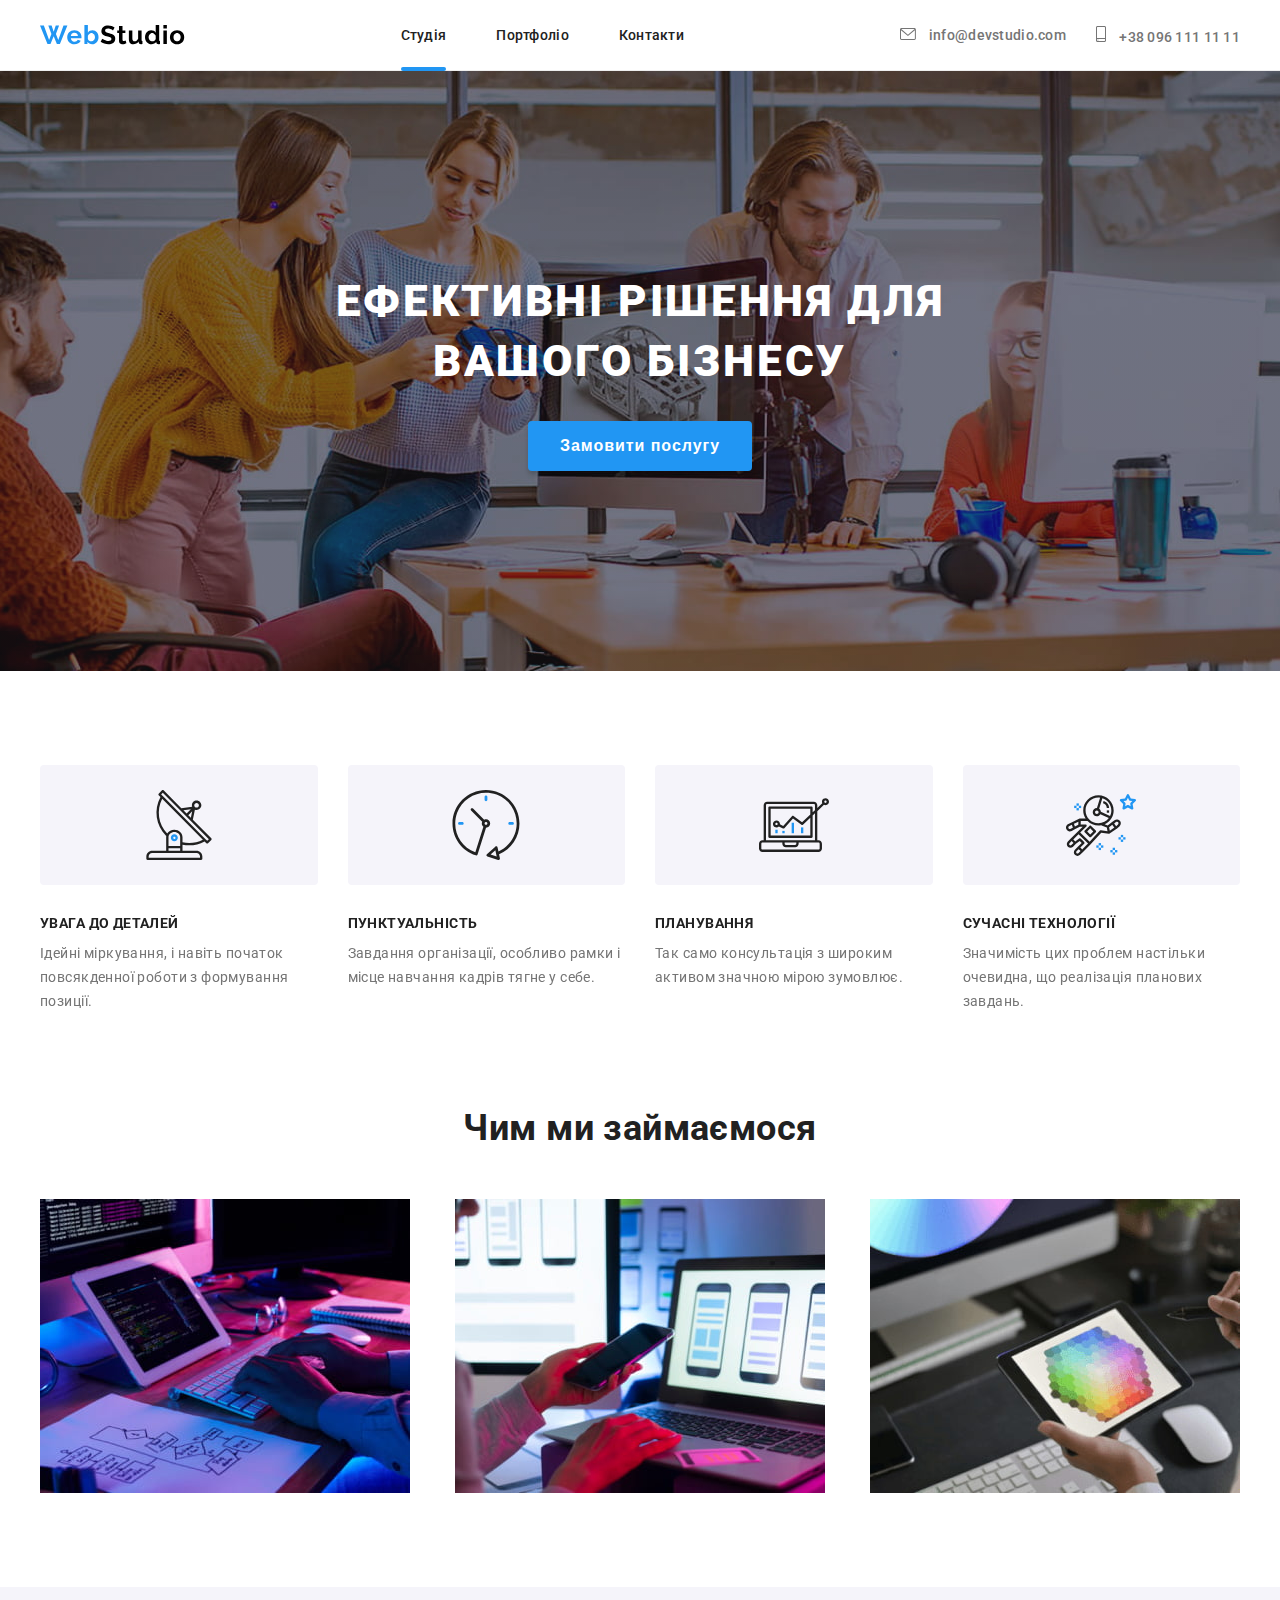
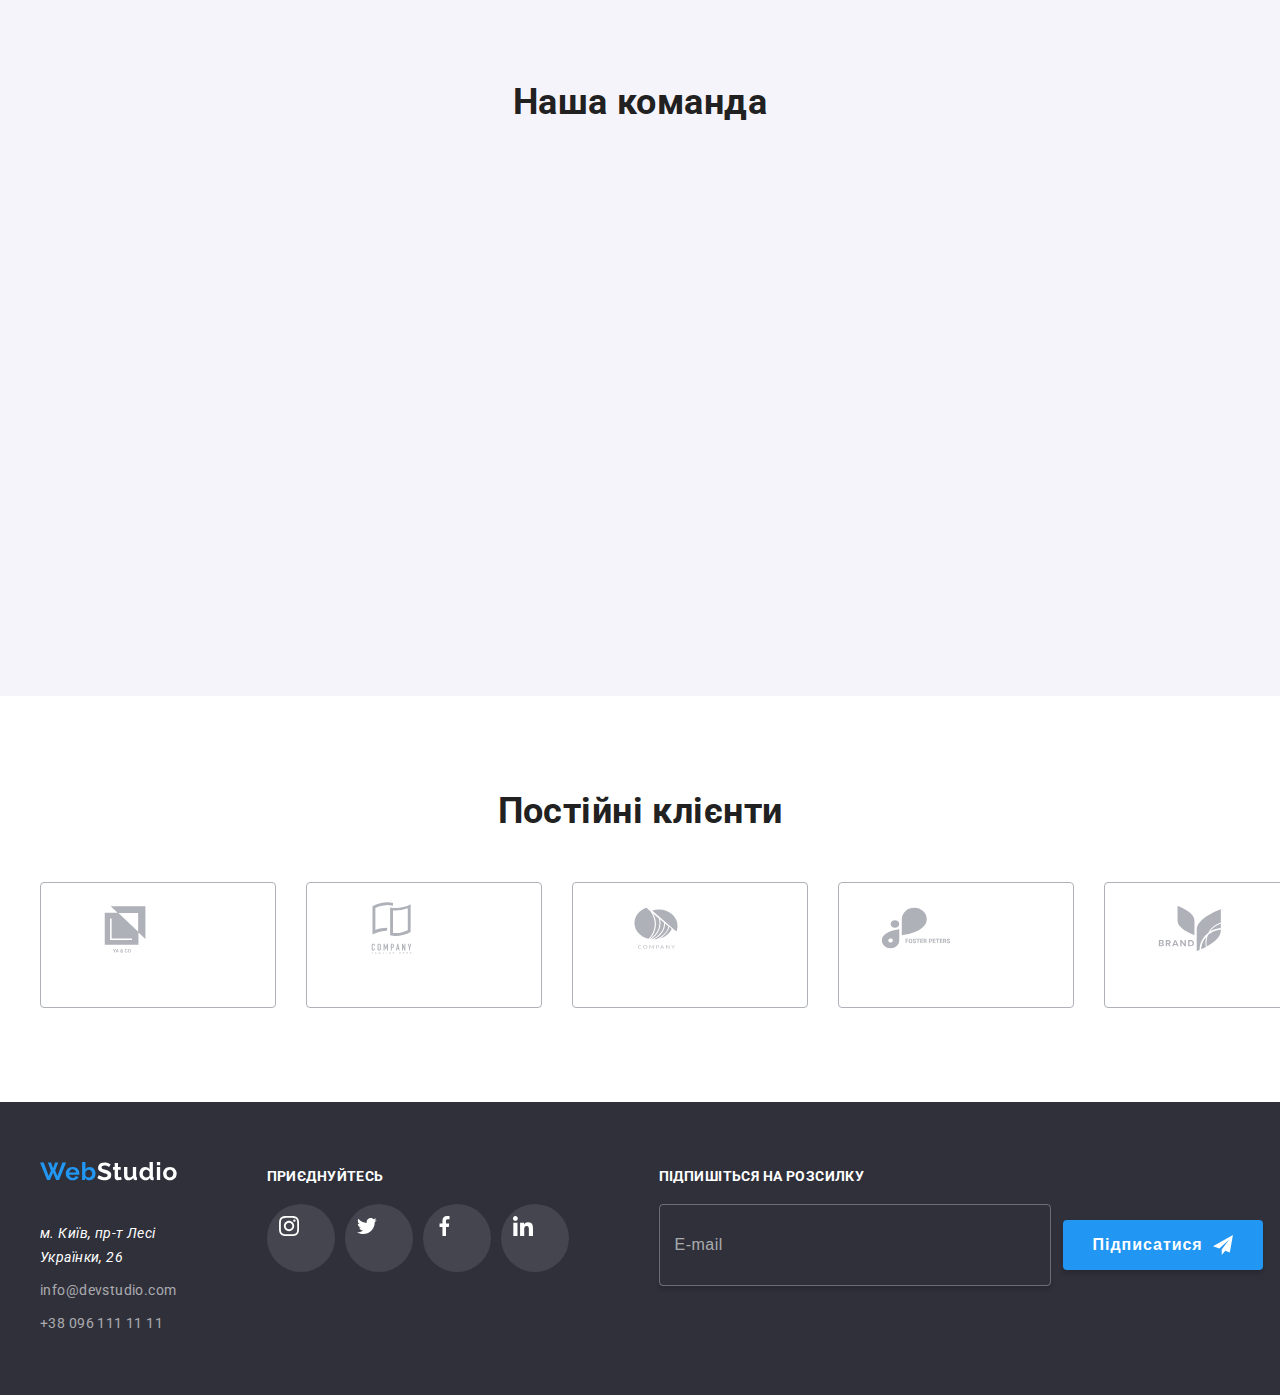
==== index.html @ 6adca5ae "added scss" ====
<!DOCTYPE html>
<html lang="uk">
  <head>
    <meta charset="UTF-8" />
    <meta name="viewport" content="width=device-width, initial-scale=1.0" />
    <title>WebStudio</title>
    <!-- шрифти -->
    <link rel="preconnect" href="https://fonts.googleapis.com" />
    <link rel="preconnect" href="https://fonts.gstatic.com" crossorigin />
    <link
      href="https://fonts.googleapis.com/css2?family=Raleway:wght@700&family=Roboto:wght@400;500;700;900&display=swap"
      rel="stylesheet"
    />
    <!-- нормалайз -->
    <link
      rel="stylesheet"
      href="https://cdnjs.cloudflare.com/ajax/libs/animate.css/4.1.1/animate.min.css"
    />
    <link href="https://unpkg.com/aos@2.3.1/dist/aos.css" rel="stylesheet" />
    <link
      rel="stylesheet"
      href="https://cdnjs.cloudflare.com/ajax/libs/modern-normalize/2.0.0/modern-normalize.css"
      integrity="sha512-gA2Bvu0/hw4oj0Lp8ZHjK+o3S4BE5m8d/wNVy6ktKLhHKPpWLQwv9ixzuWirWOakoJqlBdePq2NhoCaUOQ5npQ=="
      crossorigin="anonymous"
      referrerpolicy="no-referrer"
    />
    <link rel="stylesheet" href="./src/css/main.css" />
  </head>
  <body>
    <!-- шапка сайту -->
    <header class="header">
      <div class="container header-container">
        <a href="#" class="header-logo">
          <img
            src="./src/images/logo.svg"
            alt="лого"
            class="header-logo-foto animate__animated animate__fadeInUp"
          />
        </a>
        <!-- навігація -->
        <nav class="header-nav">
          <ul class="nav-list">
            <li class="nav-item">
              <a
                href="./index.html"
                class="nav-link nav-link-active animate__animated animate__fadeInUp"
                >Студія</a
              >
            </li>
            <li class="nav-item">
              <a
                href="./src/pages/portfolio.html"
                class="nav-link animate__animated animate__fadeInUp"
                >Портфоліо</a
              >
            </li>
            <li class="nav-item">
              <a href="#" class="nav-link animate__animated animate__fadeInUp"
                >Контакти</a
              >
            </li>
          </ul>
        </nav>
        <ul class="header-address-list">
          <li class="address-item">
            <a
              class="address-link animate__animated animate__fadeInUp"
              href="mailto:info@devstudio.com"
            >
              <svg class="address-icon address-icon-one">
                <use href="./src/images/icons/symbol-defs.svg#icon-email"></use>
              </svg>
              info@devstudio.com
            </a>
          </li>
          <li class="address-item">
            <a
              class="address-link animate__animated animate__fadeInUp"
              href="tel:+380961111111"
            >
              <svg class="address-icon address-icon-two">
                <use
                  href="./src/images/icons/symbol-defs.svg#icon-smartphone"
                ></use>
              </svg>
              +38 096 111 11 11
            </a>
          </li>
        </ul>
      </div>
    </header>
    <!-- основний контент -->
    <main class="main">
      <section class="hero">
        <div class="container hero-container">
          <h1 class="hero-title animate__animated animate__fadeInDown">
            Ефективні рішення для вашого бізнесу
          </h1>

          <button
            class="hero-button animate__animated animate__fadeInDown"
            data-modal-open
          >
            Замовити послугу
          </button>
          <div class="backdrop is-hidden" data-modal>
            <div class="modal">
              <button class="btn-close btn" data-modal-close>
                <svg class="btn-close-img">
                  <use
                    href="./src/images/icons/symbol-defs-2.svg#icon-close"
                  ></use>
                </svg>
              </button>
              <form action="#" class="modal-form">
                <h2 class="modal-title">
                  Залиште свої дані, ми вам передзвонимо
                </h2>
                <div class="form-contacts">
                  <label for="name" class="form-label">Ім'я</label>
                  <div class="form-contact">
                    <input type="text" id="name" class="form-input" required />
                    <svg class="form-img">
                      <use
                        href="./src/images/icons/symbol-defs-2.svg#icon-blackperson"
                      ></use>
                    </svg>
                  </div>
                  <label for="tel" class="form-label">Телефон</label>
                  <div class="form-contact">
                    <input type="number" id="tel" class="form-input" required />
                    <svg class="form-img">
                      <use
                        href="./src/images/icons/symbol-defs-2.svg#icon-blackphone"
                      ></use>
                    </svg>
                  </div>
                  <label for="mail" class="form-label">Пошта</label>
                  <div class="form-contact">
                    <input type="email" id="mail" class="form-input" required />
                    <svg class="form-img">
                      <use
                        href="./src/images/icons/symbol-defs-2.svg#icon-blackemail"
                      ></use>
                    </svg>
                  </div>
                  <label for="coment" class="form-label">Коментар</label>
                  <textarea
                    name="coment"
                    id="coment"
                    class="form-textarea"
                    placeholder="Введіть текст"
                  ></textarea>

                  <div class="form-check-and-text">
                    <input
                      type="checkbox"
                      class="form-inp-checkbox"
                      id="dogovir"
                      required
                    />
                    <label class="checkbox-label" for="dogovir">
                      Погоджуюся з розсилкою та приймаю
                      <a href="#" class="checkbox-link">Умови договору</a>
                    </label>
                  </div>
                </div>
                <button type="submit" class="modal-btn-submit">
                  Відправити
                </button>
              </form>
            </div>
          </div>
          <!-- -- -->
        </div>
      </section>
      <section class="advantages">
        <div class="container">
          <ul class="advantages-list">
            <li class="advantages-item advantages-item-1" data-aos="zoom-in">
              <h2 class="advantages-title">УВАГА ДО ДЕТАЛЕЙ</h2>
              <p class="advantages-text">
                Ідейні міркування, і навіть початок повсякденної роботи з
                формування позиції.
              </p>
            </li>

            <li class="advantages-item advantages-item-2" data-aos="zoom-in">
              <h2 class="advantages-title">ПУНКТУАЛЬНІСТЬ</h2>
              <p class="advantages-text">
                Завдання організації, особливо рамки і місце навчання кадрів
                тягне у себе.
              </p>
            </li>

            <li class="advantages-item advantages-item-3" data-aos="zoom-in">
              <h2 class="advantages-title">ПЛАНУВАННЯ</h2>
              <p class="advantages-text">
                Так само консультація з широким активом значною мірою зумовлює.
              </p>
            </li>

            <li class="advantages-item advantages-item-4" data-aos="zoom-in">
              <h2 class="advantages-title">СУЧАСНІ ТЕХНОЛОГІЇ</h2>
              <p class="advantages-text">
                Значимість цих проблем настільки очевидна, що реалізація
                планових завдань.
              </p>
            </li>
          </ul>
        </div>
      </section>
      <!-- чим ми займаємось -->
      <section class="work">
        <div class="container">
          <h2 class="work-title">Чим ми займаємося</h2>
          <div class="work-images">
            <div class="work-img-plus-foto">
              <div class="work-img">
                <img
                  src="./src/images/work/keyboard.jpg"
                  alt="клавіатупа"
                  class="work-foto"
                />
              </div>
              <p class="work-name" data-aos="fade-down">Десктопні додатки</p>
            </div>
            <div class="work-img-plus-foto">
              <div class="work-img">
                <img
                  src="./src/images/work/laptop.jpg"
                  alt="ноутбук"
                  class="work-foto"
                />
              </div>
              <p class="work-name" data-aos="fade-down">Мобільні додатки</p>
            </div>
            <div class="work-img-plus-foto">
              <div class="work-img">
                <img
                  src="./src/images/work/tablet.jpg"
                  alt="планшет"
                  class="work-foto"
                />
              </div>
              <p class="work-name" data-aos="fade-down">Дизайнерські рішення</p>
            </div>
          </div>
        </div>
      </section>
      <!-- наша команда -->
      <section class="team">
        <div class="container">
          <h2 class="team-title">Наша команда</h2>
          <div class="team-members">
            <article class="teammate" data-aos="zoom-in-down">
              <img
                src="./src/images/team/igor.jpg"
                alt="Ігор Дем'яненко"
                class="teammate-foto"
              />
              <h3 class="teammate-name">Ігор Дем'яненко</h3>
              <p class="teammate-role">Product Designer</p>
              <ul class="teammate-list">
                <li class="teammate-item">
                  <a href="#" class="teammate-link">
                    <svg class="teammate-icon">
                      <use
                        href="./src/images/icons/symbol-defs.svg#icon-instagram"
                      ></use>
                    </svg>
                  </a>
                </li>
                <li class="teammate-item">
                  <a href="#" class="teammate-link">
                    <svg class="teammate-icon">
                      <use
                        href="./src/images/icons/symbol-defs.svg#icon-twitter"
                      ></use>
                    </svg>
                  </a>
                </li>
                <li class="teammate-item">
                  <a href="#" class="teammate-link">
                    <svg class="teammate-icon">
                      <use
                        href="./src/images/icons/symbol-defs.svg#icon-facebook"
                      ></use>
                    </svg>
                  </a>
                </li>
                <li class="teammate-item">
                  <a href="#" class="teammate-link">
                    <svg class="teammate-icon">
                      <use
                        href="./src/images/icons/symbol-defs.svg#icon-in"
                      ></use>
                    </svg>
                  </a>
                </li>
              </ul>
            </article>

            <article class="teammate" data-aos="zoom-in-down">
              <img
                src="./src/images/team/olga.jpg"
                alt="Ольга Рєпіна"
                class="teammate-foto"
              />
              <h3 class="teammate-name">Ольга Рєпіна</h3>
              <p class="teammate-role">Frontend Developer</p>
              <ul class="teammate-list">
                <li class="teammate-item">
                  <a href="#" class="teammate-link">
                    <svg class="teammate-icon">
                      <use
                        href="./src/images/icons/symbol-defs.svg#icon-instagram"
                      ></use>
                    </svg>
                  </a>
                </li>
                <li class="teammate-item">
                  <a href="#" class="teammate-link">
                    <svg class="teammate-icon">
                      <use
                        href="./src/images/icons/symbol-defs.svg#icon-twitter"
                      ></use>
                    </svg>
                  </a>
                </li>
                <li class="teammate-item">
                  <a href="#" class="teammate-link">
                    <svg class="teammate-icon">
                      <use
                        href="./src/images/icons/symbol-defs.svg#icon-facebook"
                      ></use>
                    </svg>
                  </a>
                </li>
                <li class="teammate-item">
                  <a href="#" class="teammate-link">
                    <svg class="teammate-icon">
                      <use
                        href="./src/images/icons/symbol-defs.svg#icon-in"
                      ></use>
                    </svg>
                  </a>
                </li>
              </ul>
            </article>

            <article class="teammate" data-aos="zoom-in-down">
              <img
                src="./src/images/team/mykola.jpg"
                alt="Микола Тарасов"
                class="teammate-foto"
              />
              <h3 class="teammate-name">Микола Тарасов</h3>
              <p class="teammate-role">Marketing</p>
              <ul class="teammate-list">
                <li class="teammate-item">
                  <a href="#" class="teammate-link">
                    <svg class="teammate-icon">
                      <use
                        href="./src/images/icons/symbol-defs.svg#icon-instagram"
                      ></use>
                    </svg>
                  </a>
                </li>
                <li class="teammate-item">
                  <a href="#" class="teammate-link">
                    <svg class="teammate-icon">
                      <use
                        href="./src/images/icons/symbol-defs.svg#icon-twitter"
                      ></use>
                    </svg>
                  </a>
                </li>
                <li class="teammate-item">
                  <a href="#" class="teammate-link">
                    <svg class="teammate-icon">
                      <use
                        href="./src/images/icons/symbol-defs.svg#icon-facebook"
                      ></use>
                    </svg>
                  </a>
                </li>
                <li class="teammate-item">
                  <a href="#" class="teammate-link">
                    <svg class="teammate-icon">
                      <use
                        href="./src/images/icons/symbol-defs.svg#icon-in"
                      ></use>
                    </svg>
                  </a>
                </li>
              </ul>
            </article>

            <article class="teammate" data-aos="zoom-in-down">
              <img
                src="./src/images/team/mikhail.jpg"
                alt="Михайло Єрмаков"
                class="teammate-foto"
              />
              <h3 class="teammate-name">Михайло Єрмаков</h3>
              <p class="teammate-role">UI Designer</p>
              <ul class="teammate-list">
                <li class="teammate-item">
                  <a href="#" class="teammate-link">
                    <svg class="teammate-icon">
                      <use
                        href="./src/images/icons/symbol-defs.svg#icon-instagram"
                      ></use>
                    </svg>
                  </a>
                </li>
                <li class="teammate-item">
                  <a href="#" class="teammate-link">
                    <svg class="teammate-icon">
                      <use
                        href="./src/images/icons/symbol-defs.svg#icon-twitter"
                      ></use>
                    </svg>
                  </a>
                </li>
                <li class="teammate-item">
                  <a href="#" class="teammate-link">
                    <svg class="teammate-icon">
                      <use
                        href="./src/images/icons/symbol-defs.svg#icon-facebook"
                      ></use>
                    </svg>
                  </a>
                </li>
                <li class="teammate-item">
                  <a href="#" class="teammate-link">
                    <svg class="teammate-icon">
                      <use
                        href="./src/images/icons/symbol-defs.svg#icon-in"
                      ></use>
                    </svg>
                  </a>
                </li>
              </ul>
            </article>
          </div>
        </div>
      </section>
      <section class="clients">
        <div class="container">
          <h2 class="clients-title">Постійні клієнти</h2>
          <ul class="clients-list">
            <li class="clients-item">
              <a href="#" class="clients-link">
                <svg class="clients-icon">
                  <use
                    href="./src/images/icons/symbol-defs.svg#icon-yaco"
                  ></use>
                </svg>
              </a>
            </li>
            <li class="clients-item">
              <a href="#" class="clients-link">
                <svg class="clients-icon">
                  <use
                    href="./src/images/icons/symbol-defs.svg#icon-taglinehere"
                  ></use>
                </svg>
              </a>
            </li>
            <li class="clients-item">
              <a href="#" class="clients-link">
                <svg class="clients-icon">
                  <use
                    href="./src/images/icons/symbol-defs.svg#icon-company"
                  ></use>
                </svg>
              </a>
            </li>
            <li class="clients-item">
              <a href="#" class="clients-link">
                <svg class="clients-icon">
                  <use
                    href="./src/images/icons/symbol-defs.svg#icon-fosterpeters"
                  ></use>
                </svg>
              </a>
            </li>
            <li class="clients-item">
              <a href="#" class="clients-link">
                <svg class="clients-icon">
                  <use
                    href="./src/images/icons/symbol-defs.svg#icon-brand"
                  ></use>
                </svg>
              </a>
            </li>
            <li class="clients-item">
              <a href="#" class="clients-link">
                <svg class="clients-icon">
                  <use
                    href="./src/images/icons/symbol-defs.svg#icon-tagline"
                  ></use>
                </svg>
              </a>
            </li>
          </ul>
        </div>
      </section>
    </main>
    <!-- підвал сайту -->
    <footer class="footer">
      <div class="container footer-container">
        <div class="footer-logo-and-address">
          <a href="#" class="footer-logo">
            <img
              src="./src/images/logo2.svg"
              alt="лого"
              class="footer-logo-foto animate__animated animate__fadeInDown"
            />
          </a>
          <ul class="footer-address-list">
            <li class="footer-item">
              <address class="footer-address">
                м. Київ, пр-т Лесі Українки, 26
              </address>
            </li>
            <li class="footer-item">
              <a href="mailto:info@devstudio.com" class="footer-link"
                >info@devstudio.com</a
              >
            </li>
            <li class="footer-item">
              <a href="tel:+380961111111" class="footer-link"
                >+38 096 111 11 11</a
              >
            </li>
          </ul>
        </div>
        <div class="footer-icons">
          <h2 class="footer-title animate__animated animate__fadeInDown">
            приєднуйтесь
          </h2>
          <ul class="footer-icons-list">
            <li class="icons-item">
              <a href="#" class="icons-link">
                <svg class="footer-icon" style="fill: #ffffff">
                  <use
                    href="./src/images/icons/symbol-defs.svg#icon-instagram"
                  ></use>
                </svg>
              </a>
            </li>
            <li class="icons-item">
              <a href="#" class="icons-link">
                <svg class="footer-icon">
                  <use
                    href="./src/images/icons/symbol-defs.svg#icon-twitter"
                  ></use>
                </svg>
              </a>
            </li>
            <li class="icons-item">
              <a href="#" class="icons-link">
                <svg class="footer-icon">
                  <use
                    href="./src/images/icons/symbol-defs.svg#icon-facebook"
                  ></use>
                </svg>
              </a>
            </li>
            <li class="icons-item">
              <a href="#" class="icons-link">
                <svg class="footer-icon">
                  <use href="./src/images/icons/symbol-defs.svg#icon-in"></use>
                </svg>
              </a>
            </li>
          </ul>
        </div>
        <div class="footer-contacts">
          <form action="#" class="footer-form">
            <h2 class="form-title animate__animated animate__fadeInDown">
              Підпишіться на розсилку
            </h2>
            <div class="footer-contact">
              <label hidden for="email" class="footer-label">E-mail</label>
              <input
                type="email"
                class="footer-input"
                id="email"
                placeholder="E-mail"
                required
              />
              <button type="submit" class="footer-btn-submit">
                Підписатися
                <svg class="footer-btn-img">
                  <use
                    href="./src/images/icons/symbol-defs-2.svg#icon-send"
                  ></use>
                </svg>
              </button>
            </div>
          </form>
        </div>
      </div>
    </footer>

    <script src="./src/js/modal.js"></script>
    <script src="https://unpkg.com/aos@2.3.1/dist/aos.js"></script>
    <script>
      AOS.init();
    </script>
  </body>
</html>
---- src/css/main.css ----
html,
body,
div,
span,
applet,
object,
iframe,
h1,
h2,
h3,
h4,
h5,
h6,
p,
blockquote,
pre,
a,
abbr,
acronym,
address,
big,
cite,
code,
del,
dfn,
em,
img,
ins,
kbd,
q,
s,
samp,
small,
strike,
strong,
sub,
sup,
tt,
var,
b,
u,
i,
center,
dl,
dt,
dd,
ol,
ul,
li,
fieldset,
form,
label,
legend,
table,
caption,
tbody,
tfoot,
thead,
tr,
th,
td,
article,
aside,
canvas,
details,
embed,
figure,
figcaption,
footer,
header,
hgroup,
menu,
nav,
output,
ruby,
section,
summary,
time,
mark,
audio,
video {
  margin: 0;
  padding: 0;
}

ul {
  list-style: none;
}

a {
  color: inherit;
  text-decoration: none;
}

h1,
h2,
h3,
h4,
h5,
h6 {
  font-size: inherit;
  font-weight: inherit;
}

button,
input {
  border: none;
  padding: 0;
}

:root {
  --colorTextPrimary: #212121;
  --colorTextSecondary: #757575;
  --colorTextAdditional: #ffffff;
  --colorTextAdditionalProzoruy: rgba(255, 255, 255, 0.6);
  --colorTextHover: #2196f3;
  --colorBackgroundPrimary: #2f303a;
  --colorBackgroundSecondary: #f5f4fa;
  --colorBorder: #eee;
  --colorIcons: #afb1b8;
  --colorIconsFooter: rgba(255, 255, 255, 0.1);
  --colorFormInput: rgba(33, 33, 33, 0.2);
}

img {
  width: 100%;
  display: block;
}

body {
  font-family: "Roboto", sans-serif;
  font-weight: 400;
  font-size: 14px;
  letter-spacing: 0.03em;
  color: var(--colorTextPrimary);
}

.container {
  max-width: 1200px;
  padding-left: 15px;
  padding-right: 15px;
  margin-left: auto;
  margin-right: auto;
}

.header {
  padding-top: 25px;
  padding-bottom: 25px;
  border-bottom: 1px solid var(--colorBorder);
}

.header-container {
  display: flex;
  justify-content: space-between;
  align-items: center;
}

.nav-list {
  display: flex;
  align-items: center;
  gap: 50px;
}

.nav-link {
  font-weight: 500;
  letter-spacing: 0.02em;
  text-decoration: none;
  color: var(--colorTextPrimary);
  position: relative;
  transition-property: color;
  transition-duration: 250ms;
  transition-timing-function: cubic-bezier(0.4, 0, 0.2, 1);
}

.nav-link:hover {
  color: var(--colorTextHover);
}

.nav-link::after {
  content: "";
  border-radius: 2px;
  width: 100%;
  height: 4px;
  background-color: var(--colorTextHover);
  position: absolute;
  bottom: -28px;
  left: 0;
  opacity: 0;
  transform: scaleX(0) translateY(10px);
  transform-origin: center;
  transition-property: transform, opacity;
  transition-duration: 250ms;
  transition-timing-function: cubic-bezier(0.4, 0, 0.2, 1);
}

.nav-link-active::after,
.nav-link:hover::after {
  opacity: 1;
  transform: scaleX(1) translateY(0);
}

.header-address-list {
  display: flex;
  align-items: center;
  gap: 30px;
}

.address-link {
  font-weight: 500;
  letter-spacing: 0.02em;
  color: var(--colorTextSecondary);
  text-decoration: none;
  transition-property: color;
  transition-duration: 250ms;
  transition-timing-function: cubic-bezier(0.4, 0, 0.2, 1);
}

.address-item:hover .address-link {
  color: var(--colorTextHover);
}

.address-icon {
  fill: var(--colorTextSecondary);
  transition-property: fill;
  transition-duration: 250ms;
  transition-timing-function: cubic-bezier(0.4, 0, 0.2, 1);
}

.address-item:hover .address-icon {
  fill: var(--colorTextHover);
}

.address-icon-one {
  width: 16px;
  height: 12px;
  margin-right: 10px;
}

.address-icon-two {
  width: 10px;
  height: 16px;
  margin-right: 10px;
}

.hero {
  background-color: var(--colorBackgroundPrimary);
  background-image: linear-gradient(to right, rgba(47, 48, 58, 0.2588235294), rgba(47, 48, 58, 0.2588235294)), url(../images/heroimg.jpg);
  padding-top: 200px;
  padding-bottom: 200px;
  background-repeat: no-repeat;
  background-size: cover;
  background-position: center;
}

.hero-container {
  display: flex;
  flex-direction: column;
  align-items: center;
  gap: 30px;
}

.hero-title {
  font-weight: 900;
  font-size: 44px;
  line-height: 1.36364;
  letter-spacing: 0.06em;
  text-transform: uppercase;
  text-align: center;
  color: var(--colorTextAdditional);
  width: 695px;
}

.backdrop {
  position: fixed;
  top: 0;
  left: 0;
  width: 100%;
  height: 100%;
  background-color: rgba(0, 0, 0, 0.5);
  opacity: 1;
  transition-property: opacity;
  transition-duration: 250ms;
  transition-timing-function: cubic-bezier(0.4, 0, 0.2, 1);
}

.backdrop.is-hidden {
  opacity: 0;
  pointer-events: none;
}

.backdrop.is-hidden .modal {
  transform: translate(-50%, 200%) scale(0);
}

.modal {
  background-color: var(--colorTextAdditional);
  position: absolute;
  left: 50%;
  top: 50%;
  min-width: 530px;
  min-height: 580px;
  transform: translate(-50%, -50%) scale(1);
  padding: 40px;
  transition-property: transform;
  transition-duration: 250ms;
  transition-timing-function: cubic-bezier(0.4, 0, 0.2, 1);
}

.btn-close {
  position: absolute;
  top: 10px;
  right: 10px;
  display: block;
  width: 30px;
  height: 30px;
  background-color: var(--colorTextAdditional);
  padding: 8px;
  border-radius: 50%;
  border: 1px solid var(--colorIcons);
}

.btn-close-img {
  height: 11px;
  width: 11px;
  background-color: var(--colorTextAdditional);
  fill: var(--colorTextPrimary);
  transition-property: fill;
  transition-duration: 250ms;
  transition-timing-function: cubic-bezier(0.4, 0, 0.2, 1);
}

.btn-close:hover .btn-close-img {
  fill: var(--colorTextHover);
}

.no-scroll {
  overflow: hidden;
}

.modal-form {
  display: flex;
  flex-direction: column;
  align-items: center;
}

.modal-title {
  font-weight: 700;
  font-size: 20px;
  text-align: center;
  margin-bottom: 12px;
}

.form-contacts {
  display: flex;
  flex-direction: column;
  align-items: baseline;
  gap: 10px;
  margin-bottom: 30px;
}

.form-contact {
  position: relative;
}

.form-contact:focus-within {
  fill: var(--colorTextHover);
}

.form-contact:hover {
  border-color: var(--colorTextHover);
  fill: var(--colorTextHover);
}

.form-label {
  font-size: 12px;
  letter-spacing: 0.01em;
  color: var(--colorTextSecondary);
}

.form-input {
  position: relative;
  border: 1px solid var(--colorFormInput);
  border-radius: 4px;
  width: 448px;
  height: 40px;
  padding: 15px 5px 15px 42px;
  transition-property: border-color;
  transition-duration: 250ms;
  transition-timing-function: cubic-bezier(0.4, 0, 0.2, 1);
}

.form-img {
  width: 18px;
  height: 18px;
  position: absolute;
  top: 11px;
  left: 12px;
  color: var(--colorTextPrimary);
  transition-property: fill;
  transition-duration: 250ms;
  transition-timing-function: cubic-bezier(0.4, 0, 0.2, 1);
}

.form-input:hover,
.form-textarea:hover {
  border-color: var(--colorTextHover);
}

.form-input:focus,
.form-textarea:focus {
  outline: none;
  border-color: var(--colorTextHover);
}

.form-textarea {
  border: 1px solid var(--colorFormInput);
  border-radius: 4px;
  width: 448px;
  height: 120px;
  padding: 12px 16px;
  resize: none;
  margin-bottom: 20px;
  transition-property: border-color;
  transition-duration: 250ms;
  transition-timing-function: cubic-bezier(0.4, 0, 0.2, 1);
}

.form-textarea::-moz-placeholder {
  font-size: 12px;
  letter-spacing: 0.01em;
  color: rgba(117, 117, 117, 0.5);
}

.form-textarea::placeholder {
  font-size: 12px;
  letter-spacing: 0.01em;
  color: rgba(117, 117, 117, 0.5);
}

.form-check-and-text {
  display: flex;
  align-items: center;
  gap: 10px;
}

.checkbox-label {
  line-height: 1.71429;
  letter-spacing: 0.03em;
  color: var(--colorTextSecondary);
}

.checkbox-link {
  text-decoration: underline;
  -webkit-text-decoration-skip-ink: none;
          text-decoration-skip-ink: none;
  color: #2196f3;
}

.advantages {
  padding-top: 94px;
  padding-bottom: 94px;
}

.advantages-list {
  display: flex;
  justify-content: space-between;
  gap: 30px;
}

.advantages-item {
  flex-basis: calc((100% - 90px) / 4);
}

.advantages-item::before {
  content: "";
  display: block;
  height: 120px;
  border-radius: 4px;
  background-repeat: no-repeat;
  background-position: center;
  background-color: var(--colorBackgroundSecondary);
  margin-bottom: 30px;
}

.advantages-item-1::before {
  background-image: url(../images/advantages/antenna.svg);
}

.advantages-item-2::before {
  background-image: url(../images/advantages/clock.svg);
}

.advantages-item-3::before {
  background-image: url(../images/advantages/diagram.svg);
}

.advantages-item-4:before {
  background-image: url(../images/advantages/astronaut.svg);
}

.advantages-title {
  font-weight: 700;
  text-transform: uppercase;
  margin-bottom: 10px;
}

.advantages-text {
  line-height: 1.71429;
  color: var(--colorTextSecondary);
}

.work {
  padding-bottom: 94px;
}

.work-title {
  font-weight: 700;
  font-size: 36px;
  text-align: center;
  margin-bottom: 50px;
}

.work-images {
  display: flex;
  justify-content: space-between;
  gap: 30px;
}

.work-img-plus-foto {
  position: relative;
}

.work-foto {
  flex-basis: calc((100% - 60px) / 3);
}

.work-name {
  font-weight: 700;
  text-transform: uppercase;
  text-align: center;
  color: var(--colorTextAdditional);
  background-color: rgba(47, 48, 58, 0.8);
  height: 70px;
  padding-top: 27px;
  padding-bottom: 27px;
  position: absolute;
  bottom: 0;
  width: 100%;
}

.team {
  padding-top: 94px;
  padding-bottom: 94px;
  background-color: var(--colorBackgroundSecondary);
}

.team-title {
  font-weight: 700;
  font-size: 36px;
  text-align: center;
  margin-bottom: 50px;
}

.team-members {
  display: flex;
  justify-content: space-between;
}

.teammate {
  background-color: var(--colorTextAdditional);
  border-radius: 0 0 4px 4px;
  flex-basis: calc((100% - 90px) / 4);
  box-shadow: 0 2px 1px 0 rgba(0, 0, 0, 0.2), 0 1px 1px 0 rgba(0, 0, 0, 0.14), 0 1px 3px 0 rgba(0, 0, 0, 0.12);
  padding-bottom: 30px;
}

.teammate-foto {
  margin-bottom: 30px;
}

.teammate-name {
  font-weight: 500;
  font-size: 16px;
  text-align: center;
  margin-bottom: 10px;
}

.teammate-role {
  font-size: 16px;
  color: var(--colorTextSecondary);
  text-align: center;
  margin-bottom: 10px;
}

.teammate-list {
  display: flex;
  justify-content: space-between;
  gap: 10px;
  text-align: center;
  padding-left: 32px;
  padding-right: 32px;
}

.teammate-link {
  display: block;
  background-color: #ffffff;
  height: 44px;
  width: 44px;
  border-radius: 50%;
}

.teammate-icon:hover {
  background-color: var(--colorTextHover);
  fill: var(--colorTextAdditional);
}

.teammate-icon {
  fill: var(--colorIcons);
  height: 44px;
  width: 44px;
  padding: 12px;
  border-radius: 50%;
  transition-property: background-color, fill;
  transition-duration: 250ms;
  transition-timing-function: cubic-bezier(0.4, 0, 0.2, 1);
}

.clients {
  padding-top: 94px;
  padding-bottom: 94px;
}

.clients-title {
  font-weight: 700;
  font-size: 36px;
  text-align: center;
  margin-bottom: 50px;
}

.clients-list {
  display: flex;
  gap: 30px;
}

.clients-link {
  display: block;
  width: 170px;
  height: 92px;
  padding: 16px 32px;
  border: 1px solid var(--colorIcons);
  border-radius: 4px;
  flex-basis: calc((100% - 150px) / 6);
  transition-property: border, fill;
  transition-duration: 250ms;
  transition-timing-function: cubic-bezier(0.4, 0, 0.2, 1);
}

.clients-link:hover .clients-icon {
  fill: var(--colorTextHover);
}

.clients-link:hover {
  border: 1px solid var(--colorTextHover);
}

.clients-icon {
  width: 106px;
  height: 60px;
  fill: var(--colorIcons);
  transition-property: border, fill;
  transition-duration: 250ms;
  transition-timing-function: cubic-bezier(0.4, 0, 0.2, 1);
}

.footer {
  background-color: var(--colorBackgroundPrimary);
  padding-top: 60px;
  padding-bottom: 60px;
}

.footer-container {
  display: flex;
  gap: 90px;
  align-items: baseline;
}

.footer-logo-and-address {
  display: flex;
  flex-direction: column;
  gap: 20px;
}

.footer-address-list {
  display: flex;
  flex-direction: column;
  gap: 9px;
}

.footer-address {
  line-height: 1.71429;
  color: var(--colorTextAdditional);
}

.footer-link {
  line-height: 1.71429;
  color: var(--colorTextAdditionalProzoruy);
}

.footer-title {
  font-weight: 700;
  text-transform: uppercase;
  color: var(--colorTextAdditional);
}

.footer-icons {
  display: flex;
  flex-direction: column;
  gap: 20px;
}

.footer-icons-list {
  display: flex;
  gap: 10px;
  align-items: center;
}

.icons-link {
  display: block;
  height: 44px;
  width: 44px;
  background-color: var(--colorIconsFooter);
  border-radius: 50%;
  padding: 12px;
  transition-property: background-color;
  transition-duration: 250ms;
  transition-timing-function: cubic-bezier(0.4, 0, 0.2, 1);
}

.icons-link:hover {
  background-color: var(--colorTextHover);
}

.footer-icon {
  fill: var(--colorTextAdditional);
  width: 20px;
  height: 20px;
}

.form-title {
  font-weight: 700;
  text-transform: uppercase;
  color: var(--colorTextAdditional);
  margin-bottom: 20px;
}

.footer-contact {
  display: flex;
  align-items: center;
  gap: 12px;
}

.footer-input {
  border: 1px solid rgba(255, 255, 255, 0.3);
  border-radius: 4px;
  width: 360px;
  height: 50px;
  box-shadow: 0 4px 4px 0 rgba(0, 0, 0, 0.15);
  background-color: rgba(33, 150, 243, 0);
  padding: 15px;
}

.footer-input:focus {
  outline: none;
}

.footer-input::-moz-placeholder {
  font-size: 16px;
  line-height: 1.25;
  letter-spacing: 0.03em;
  color: var(--colorTextAdditionalProzoruy);
}

.footer-input::placeholder {
  font-size: 16px;
  line-height: 1.25;
  letter-spacing: 0.03em;
  color: var(--colorTextAdditionalProzoruy);
}

.footer-logo {
  margin-bottom: 20px;
  display: inline-block;
}

.hero-button {
  font-weight: 700;
  font-size: 16px;
  line-height: 1.875;
  letter-spacing: 0.06em;
  text-align: center;
  color: var(--colorTextAdditional);
  background-color: var(--colorTextHover);
  box-shadow: 0 4px 4px 0 rgba(0, 0, 0, 0.15);
  padding: 10px 32px;
  border-radius: 4px;
  transition-property: opacity, box-shadow;
  transition-duration: 250ms;
  transition-timing-function: cubic-bezier(0.4, 0, 0.2, 1);
}

.hero-button:hover {
  opacity: 0.9;
  box-shadow: 4px 3px 5px 0px var(--colorTextPrimary);
}

.modal-btn-submit {
  border-radius: 4px;
  width: 200px;
  height: 50px;
  font-weight: 700;
  font-size: 16px;
  line-height: 1.875;
  letter-spacing: 0.06em;
  text-align: center;
  color: var(--colorTextAdditional);
  box-shadow: 0 4px 4px 0 rgba(0, 0, 0, 0.15);
  background-color: var(--colorTextHover);
  transition-property: box-shadow;
  transition-duration: 250ms;
  transition-timing-function: cubic-bezier(0.4, 0, 0.2, 1);
}

.modal-btn-submit:hover {
  box-shadow: 4px 3px 5px 0px var(--colorTextPrimary);
}

.footer-btn-submit {
  border-radius: 4px;
  width: 200px;
  height: 50px;
  font-weight: 700;
  font-size: 16px;
  line-height: 1.875;
  letter-spacing: 0.06em;
  text-align: center;
  color: var(--colorTextAdditional);
  box-shadow: 0 4px 4px 0 rgba(0, 0, 0, 0.15);
  background-color: var(--colorTextHover);
  transition-property: opacity, box-shadow;
  transition-duration: 250ms;
  transition-timing-function: cubic-bezier(0.4, 0, 0.2, 1);
  display: flex;
  align-items: center;
  gap: 10px;
  padding: 10px 30px;
}

.footer-btn-submit:hover {
  opacity: 0.9;
  box-shadow: 4px 3px 5px 0px var(--colorTextPrimary);
}

.footer-btn-img {
  width: 24px;
  height: 24px;
  fill: var(--colorTextAdditional);
}

.projects {
  padding-top: 94px;
  padding-bottom: 94px;
}

.projects-contanier {
  display: flex;
  flex-wrap: wrap;
  align-items: center;
  -moz-column-gap: 30px;
       column-gap: 30px;
  row-gap: 30px;
}

.project {
  /* border: 1px solid #eee; */
  flex-basis: calc((100% - 60px) / 3);
  transition-property: box-shadow;
  transition-duration: 250ms;
  transition-timing-function: cubic-bezier(0.4, 0, 0.2, 1);
}

.project:hover {
  box-shadow: 1px 4px 6px 0 rgba(0, 0, 0, 0.16), 0 4px 4px 0 rgba(0, 0, 0, 0.06), 0 1px 1px 0 rgba(0, 0, 0, 0.12);
}

.project-photo {
  width: 369px;
  margin-bottom: 20px;
  position: relative;
  overflow: hidden;
}

.project-photo:hover .project-overlay {
  transform: translate(0);
}

.project-overlay {
  padding: 65px 25px;
  background-color: rgba(33, 149, 243, 0.8549019608);
  width: 100%;
  height: 100%;
  position: absolute;
  left: 0;
  top: 0;
  transform: translateY(101%);
  transition-property: transform;
  transition-duration: 250ms;
  transition-timing-function: cubic-bezier(0.4, 0, 0.2, 1);
  font-size: 18px;
  line-height: 1.55556;
  color: var(--colorTextAdditional);
}

.project-title {
  font-weight: 700;
  font-size: 18px;
  line-height: 2;
  letter-spacing: 0.06em;
  margin-bottom: 5px;
  padding-left: 24px;
}

.project-type {
  font-size: 16px;
  line-height: 1.875;
  color: var(--colorTextSecondary);
  margin-bottom: 20px;
  padding-left: 24px;
}

.projects-list {
  display: flex;
  align-items: center;
  justify-content: center;
  gap: 8px;
  margin-bottom: 50px;
}

.list-button {
  font-family: inherit;
  font-weight: 500;
  font-size: 16px;
  letter-spacing: inherit;
  line-height: 1.625;
  text-align: center;
  color: inherit;
  height: 38px;
  border-radius: 4px;
  padding: 6px 22px;
  transition-property: color, background-color, box-shadow;
  transition-duration: 250ms;
  transition-timing-function: cubic-bezier(0.4, 0, 0.2, 1);
}

.list-button:hover {
  color: var(--colorTextAdditional);
  background-color: var(--colorTextHover);
  box-shadow: 0 2px 2px 0 rgba(0, 0, 0, 0.12), 0 1px 2px 0 rgba(0, 0, 0, 0.08), 0 3px 1px 0 rgba(0, 0, 0, 0.1);
}
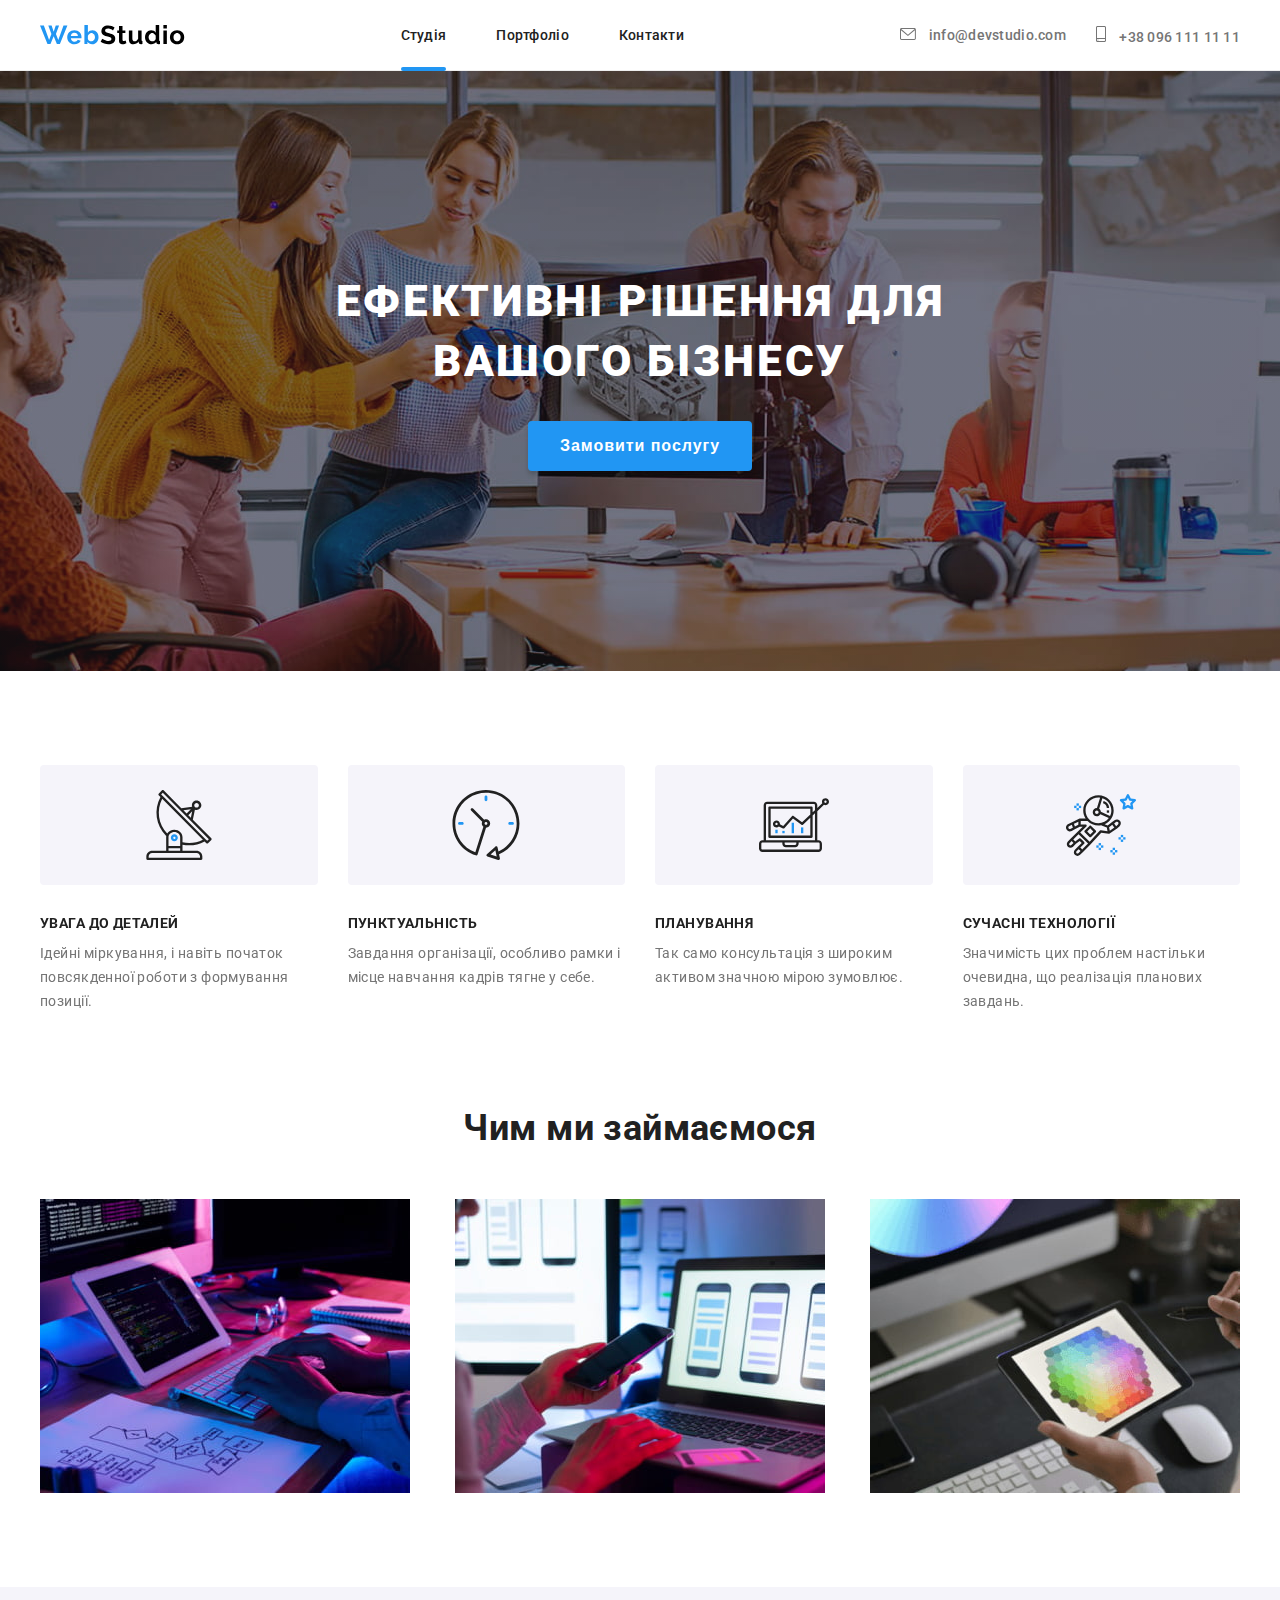
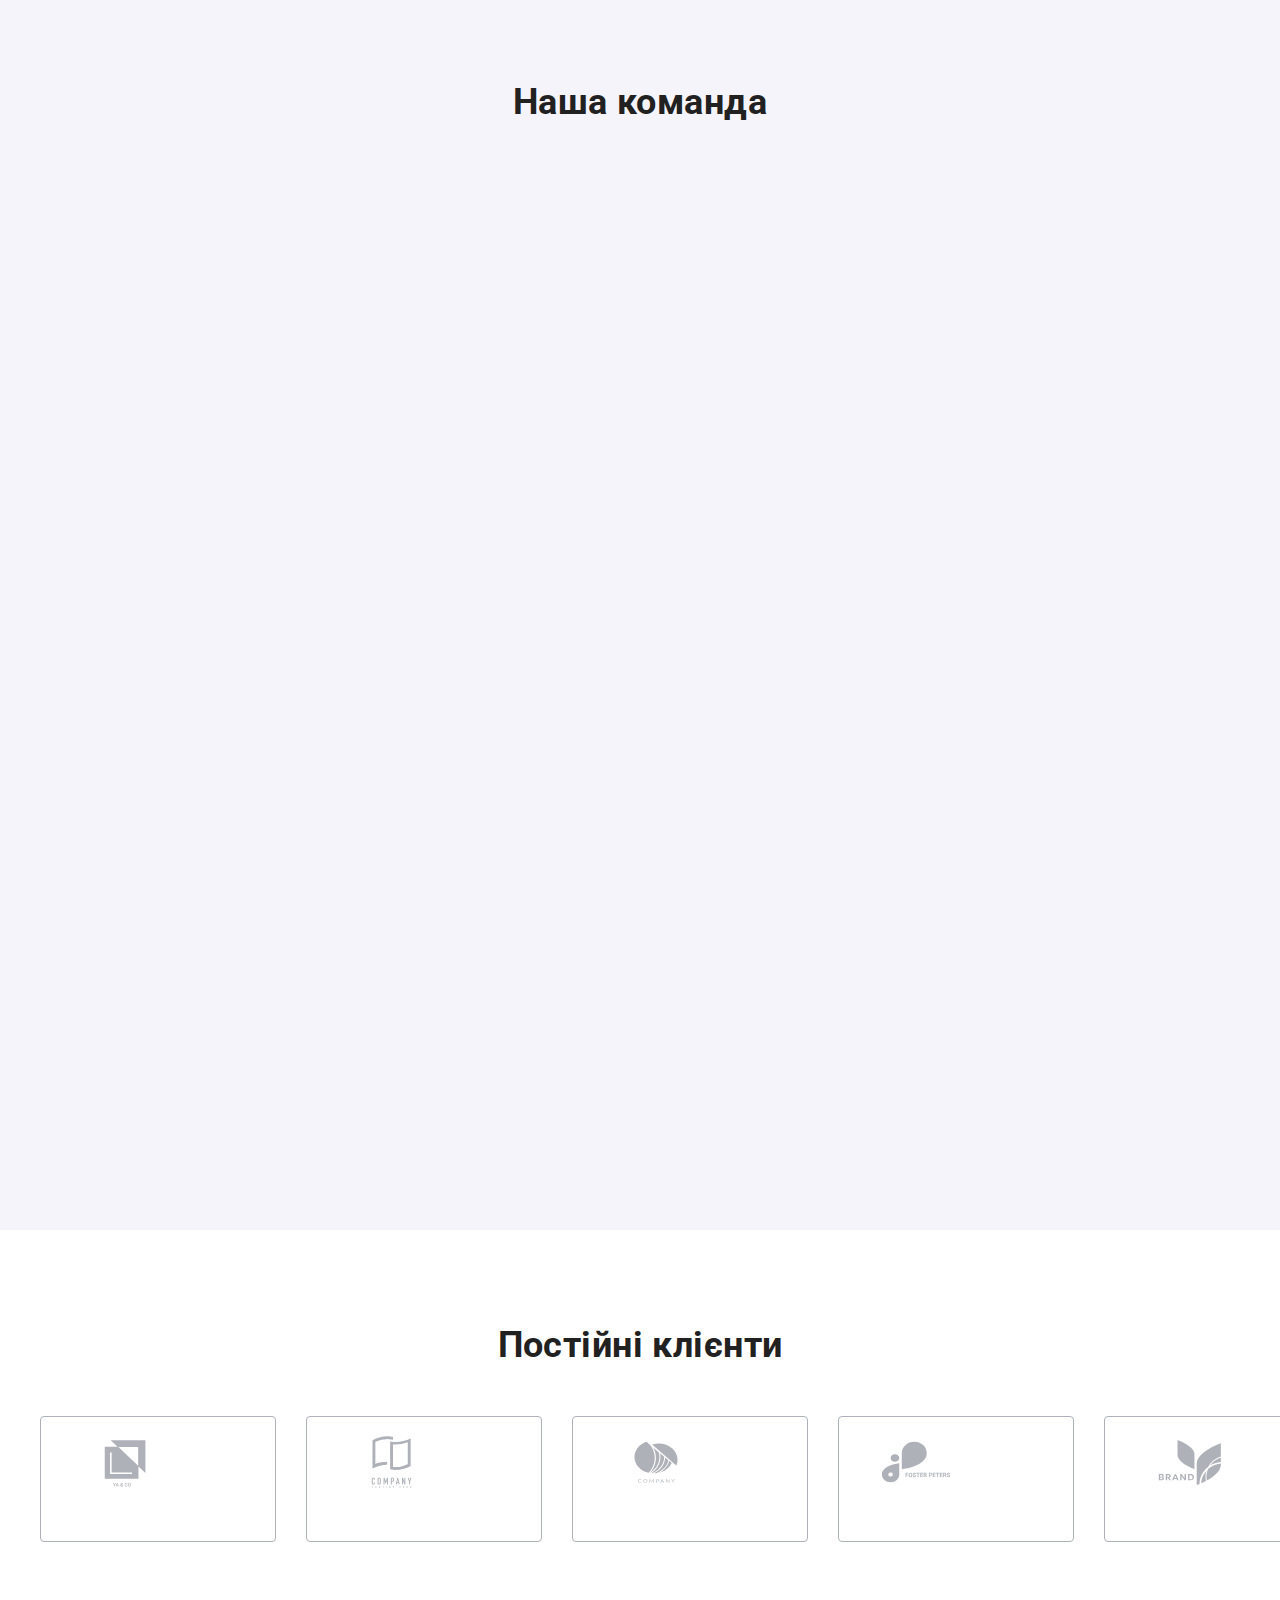
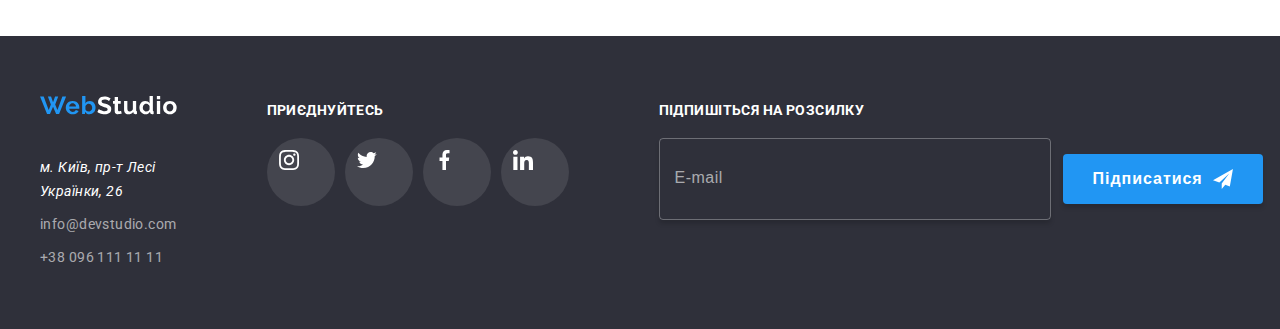
==== commit 4a487275: "started BEM" ====
--- a/index.html
+++ b/index.html
@@ -29,56 +29,56 @@
   <body>
     <!-- шапка сайту -->
     <header class="header">
-      <div class="container header-container">
-        <a href="#" class="header-logo">
+      <div class="container header__container">
+        <a href="#" class="header__logo">
           <img
             src="./src/images/logo.svg"
             alt="лого"
-            class="header-logo-foto animate__animated animate__fadeInUp"
+            class="logo__foto animate__animated animate__fadeInUp"
           />
         </a>
         <!-- навігація -->
-        <nav class="header-nav">
-          <ul class="nav-list">
-            <li class="nav-item">
+        <nav class="header__menu">
+          <ul class="menu__list">
+            <li class="menu__item">
               <a
                 href="./index.html"
-                class="nav-link nav-link-active animate__animated animate__fadeInUp"
+                class="menu__link menu__link--active animate__animated animate__fadeInUp"
                 >Студія</a
               >
             </li>
-            <li class="nav-item">
+            <li class="menu__item">
               <a
                 href="./src/pages/portfolio.html"
-                class="nav-link animate__animated animate__fadeInUp"
+                class="menu__link animate__animated animate__fadeInUp"
                 >Портфоліо</a
               >
             </li>
-            <li class="nav-item">
-              <a href="#" class="nav-link animate__animated animate__fadeInUp"
+            <li class="menu__item">
+              <a href="#" class="menu__link animate__animated animate__fadeInUp"
                 >Контакти</a
               >
             </li>
           </ul>
         </nav>
-        <ul class="header-address-list">
-          <li class="address-item">
+        <ul class="header__address">
+          <li class="address__item">
             <a
-              class="address-link animate__animated animate__fadeInUp"
+              class="address__link animate__animated animate__fadeInUp"
               href="mailto:info@devstudio.com"
             >
-              <svg class="address-icon address-icon-one">
+              <svg class="address__icon address__icon--one">
                 <use href="./src/images/icons/symbol-defs.svg#icon-email"></use>
               </svg>
               info@devstudio.com
             </a>
           </li>
-          <li class="address-item">
+          <li class="address__item">
             <a
-              class="address-link animate__animated animate__fadeInUp"
+              class="address__link animate__animated animate__fadeInUp"
               href="tel:+380961111111"
             >
-              <svg class="address-icon address-icon-two">
+              <svg class="address__icon address__icon--two">
                 <use
                   href="./src/images/icons/symbol-defs.svg#icon-smartphone"
                 ></use>
@@ -92,8 +92,8 @@
     <!-- основний контент -->
     <main class="main">
       <section class="hero">
-        <div class="container hero-container">
-          <h1 class="hero-title animate__animated animate__fadeInDown">
+        <div class="container hero__container">
+          <h1 class="hero__title animate__animated animate__fadeInDown">
             Ефективні рішення для вашого бізнесу
           </h1>
 
@@ -176,33 +176,33 @@
       </section>
       <section class="advantages">
         <div class="container">
-          <ul class="advantages-list">
-            <li class="advantages-item advantages-item-1" data-aos="zoom-in">
-              <h2 class="advantages-title">УВАГА ДО ДЕТАЛЕЙ</h2>
-              <p class="advantages-text">
+          <ul class="advantages__list">
+            <li class="advantages__item advantages__item--1" data-aos="zoom-in">
+              <h2 class="advantages__title">УВАГА ДО ДЕТАЛЕЙ</h2>
+              <p class="advantages__text">
                 Ідейні міркування, і навіть початок повсякденної роботи з
                 формування позиції.
               </p>
             </li>
 
-            <li class="advantages-item advantages-item-2" data-aos="zoom-in">
-              <h2 class="advantages-title">ПУНКТУАЛЬНІСТЬ</h2>
-              <p class="advantages-text">
+            <li class="advantages__item advantages__item--2" data-aos="zoom-in">
+              <h2 class="advantages__title">ПУНКТУАЛЬНІСТЬ</h2>
+              <p class="advantages__text">
                 Завдання організації, особливо рамки і місце навчання кадрів
                 тягне у себе.
               </p>
             </li>
 
-            <li class="advantages-item advantages-item-3" data-aos="zoom-in">
-              <h2 class="advantages-title">ПЛАНУВАННЯ</h2>
-              <p class="advantages-text">
+            <li class="advantages__item advantages__item--3" data-aos="zoom-in">
+              <h2 class="advantages__title">ПЛАНУВАННЯ</h2>
+              <p class="advantages__text">
                 Так само консультація з широким активом значною мірою зумовлює.
               </p>
             </li>
 
-            <li class="advantages-item advantages-item-4" data-aos="zoom-in">
-              <h2 class="advantages-title">СУЧАСНІ ТЕХНОЛОГІЇ</h2>
-              <p class="advantages-text">
+            <li class="advantages__item advantages__item--4" data-aos="zoom-in">
+              <h2 class="advantages__title">СУЧАСНІ ТЕХНОЛОГІЇ</h2>
+              <p class="advantages__text">
                 Значимість цих проблем настільки очевидна, що реалізація
                 планових завдань.
               </p>
@@ -213,37 +213,39 @@
       <!-- чим ми займаємось -->
       <section class="work">
         <div class="container">
-          <h2 class="work-title">Чим ми займаємося</h2>
-          <div class="work-images">
-            <div class="work-img-plus-foto">
-              <div class="work-img">
+          <h2 class="work__title">Чим ми займаємося</h2>
+          <div class="work__images">
+            <div class="work__imgfoto">
+              <div class="work__img">
                 <img
                   src="./src/images/work/keyboard.jpg"
                   alt="клавіатупа"
-                  class="work-foto"
+                  class="work__foto"
                 />
               </div>
-              <p class="work-name" data-aos="fade-down">Десктопні додатки</p>
+              <p class="work__name" data-aos="fade-down">Десктопні додатки</p>
             </div>
-            <div class="work-img-plus-foto">
-              <div class="work-img">
+            <div class="work__imgfoto">
+              <div class="work__img">
                 <img
                   src="./src/images/work/laptop.jpg"
                   alt="ноутбук"
-                  class="work-foto"
+                  class="work__foto"
                 />
               </div>
-              <p class="work-name" data-aos="fade-down">Мобільні додатки</p>
+              <p class="work__name" data-aos="fade-down">Мобільні додатки</p>
             </div>
-            <div class="work-img-plus-foto">
-              <div class="work-img">
+            <div class="work__imgfoto">
+              <div class="work__img">
                 <img
                   src="./src/images/work/tablet.jpg"
                   alt="планшет"
-                  class="work-foto"
+                  class="work__foto"
                 />
               </div>
-              <p class="work-name" data-aos="fade-down">Дизайнерські рішення</p>
+              <p class="work__name" data-aos="fade-down">
+                Дизайнерські рішення
+              </p>
             </div>
           </div>
         </div>
@@ -251,47 +253,47 @@
       <!-- наша команда -->
       <section class="team">
         <div class="container">
-          <h2 class="team-title">Наша команда</h2>
-          <div class="team-members">
+          <h2 class="team__title">Наша команда</h2>
+          <div class="team__members">
             <article class="teammate" data-aos="zoom-in-down">
               <img
                 src="./src/images/team/igor.jpg"
                 alt="Ігор Дем'яненко"
-                class="teammate-foto"
+                class="teammate__foto"
               />
-              <h3 class="teammate-name">Ігор Дем'яненко</h3>
-              <p class="teammate-role">Product Designer</p>
-              <ul class="teammate-list">
-                <li class="teammate-item">
-                  <a href="#" class="teammate-link">
-                    <svg class="teammate-icon">
+              <h3 class="teammate__name">Ігор Дем'яненко</h3>
+              <p class="teammate__role">Product Designer</p>
+              <ul class="teammate__list">
+                <li class="teammate__item">
+                  <a href="#" class="teammate__link">
+                    <svg class="teammate__icon">
                       <use
                         href="./src/images/icons/symbol-defs.svg#icon-instagram"
                       ></use>
                     </svg>
                   </a>
                 </li>
-                <li class="teammate-item">
-                  <a href="#" class="teammate-link">
-                    <svg class="teammate-icon">
+                <li class="teammate__item">
+                  <a href="#" class="teammate__link">
+                    <svg class="teammate__icon">
                       <use
                         href="./src/images/icons/symbol-defs.svg#icon-twitter"
                       ></use>
                     </svg>
                   </a>
                 </li>
-                <li class="teammate-item">
-                  <a href="#" class="teammate-link">
-                    <svg class="teammate-icon">
+                <li class="teammate__item">
+                  <a href="#" class="teammate__link">
+                    <svg class="teammate__icon">
                       <use
                         href="./src/images/icons/symbol-defs.svg#icon-facebook"
                       ></use>
                     </svg>
                   </a>
                 </li>
-                <li class="teammate-item">
-                  <a href="#" class="teammate-link">
-                    <svg class="teammate-icon">
+                <li class="teammate__item">
+                  <a href="#" class="teammate__link">
+                    <svg class="teammate__icon">
                       <use
                         href="./src/images/icons/symbol-defs.svg#icon-in"
                       ></use>
@@ -305,41 +307,41 @@
               <img
                 src="./src/images/team/olga.jpg"
                 alt="Ольга Рєпіна"
-                class="teammate-foto"
+                class="teammate__foto"
               />
-              <h3 class="teammate-name">Ольга Рєпіна</h3>
-              <p class="teammate-role">Frontend Developer</p>
-              <ul class="teammate-list">
-                <li class="teammate-item">
-                  <a href="#" class="teammate-link">
-                    <svg class="teammate-icon">
+              <h3 class="teammate__name">Ольга Рєпіна</h3>
+              <p class="teammate__role">Frontend Developer</p>
+              <ul class="teammate__list">
+                <li class="teammate__item">
+                  <a href="#" class="teammate__link">
+                    <svg class="teammate__icon">
                       <use
                         href="./src/images/icons/symbol-defs.svg#icon-instagram"
                       ></use>
                     </svg>
                   </a>
                 </li>
-                <li class="teammate-item">
-                  <a href="#" class="teammate-link">
-                    <svg class="teammate-icon">
+                <li class="teammate__item">
+                  <a href="#" class="teammate__link">
+                    <svg class="teammate__icon">
                       <use
                         href="./src/images/icons/symbol-defs.svg#icon-twitter"
                       ></use>
                     </svg>
                   </a>
                 </li>
-                <li class="teammate-item">
-                  <a href="#" class="teammate-link">
-                    <svg class="teammate-icon">
+                <li class="teammate__item">
+                  <a href="#" class="teammate__link">
+                    <svg class="teammate__icon">
                       <use
                         href="./src/images/icons/symbol-defs.svg#icon-facebook"
                       ></use>
                     </svg>
                   </a>
                 </li>
-                <li class="teammate-item">
-                  <a href="#" class="teammate-link">
-                    <svg class="teammate-icon">
+                <li class="teammate__item">
+                  <a href="#" class="teammate__link">
+                    <svg class="teammate__icon">
                       <use
                         href="./src/images/icons/symbol-defs.svg#icon-in"
                       ></use>
@@ -449,56 +451,56 @@
       </section>
       <section class="clients">
         <div class="container">
-          <h2 class="clients-title">Постійні клієнти</h2>
-          <ul class="clients-list">
-            <li class="clients-item">
-              <a href="#" class="clients-link">
-                <svg class="clients-icon">
+          <h2 class="clients__title">Постійні клієнти</h2>
+          <ul class="clients__list">
+            <li class="clients__item">
+              <a href="#" class="clients__link">
+                <svg class="clients__icon">
                   <use
                     href="./src/images/icons/symbol-defs.svg#icon-yaco"
                   ></use>
                 </svg>
               </a>
             </li>
-            <li class="clients-item">
-              <a href="#" class="clients-link">
-                <svg class="clients-icon">
+            <li class="clients__item">
+              <a href="#" class="clients__link">
+                <svg class="clients__icon">
                   <use
                     href="./src/images/icons/symbol-defs.svg#icon-taglinehere"
                   ></use>
                 </svg>
               </a>
             </li>
-            <li class="clients-item">
-              <a href="#" class="clients-link">
-                <svg class="clients-icon">
+            <li class="clients__item">
+              <a href="#" class="clients__link">
+                <svg class="clients__icon">
                   <use
                     href="./src/images/icons/symbol-defs.svg#icon-company"
                   ></use>
                 </svg>
               </a>
             </li>
-            <li class="clients-item">
-              <a href="#" class="clients-link">
-                <svg class="clients-icon">
+            <li class="clients__item">
+              <a href="#" class="clients__link">
+                <svg class="clients__icon">
                   <use
                     href="./src/images/icons/symbol-defs.svg#icon-fosterpeters"
                   ></use>
                 </svg>
               </a>
             </li>
-            <li class="clients-item">
-              <a href="#" class="clients-link">
-                <svg class="clients-icon">
+            <li class="clients__item">
+              <a href="#" class="clients__link">
+                <svg class="clients__icon">
                   <use
                     href="./src/images/icons/symbol-defs.svg#icon-brand"
                   ></use>
                 </svg>
               </a>
             </li>
-            <li class="clients-item">
-              <a href="#" class="clients-link">
-                <svg class="clients-icon">
+            <li class="clients__item">
+              <a href="#" class="clients__link">
+                <svg class="clients__icon">
                   <use
                     href="./src/images/icons/symbol-defs.svg#icon-tagline"
                   ></use>
@@ -511,91 +513,91 @@
     </main>
     <!-- підвал сайту -->
     <footer class="footer">
-      <div class="container footer-container">
-        <div class="footer-logo-and-address">
-          <a href="#" class="footer-logo">
+      <div class="container footer__container">
+        <div class="footer__logaddress">
+          <a href="#" class="footer__logo">
             <img
               src="./src/images/logo2.svg"
               alt="лого"
-              class="footer-logo-foto animate__animated animate__fadeInDown"
+              class="logo__foto animate__animated animate__fadeInDown"
             />
           </a>
-          <ul class="footer-address-list">
-            <li class="footer-item">
-              <address class="footer-address">
+          <ul class="footer__list">
+            <li class="footer__item">
+              <address class="footer__address">
                 м. Київ, пр-т Лесі Українки, 26
               </address>
             </li>
-            <li class="footer-item">
-              <a href="mailto:info@devstudio.com" class="footer-link"
+            <li class="footer__item">
+              <a href="mailto:info@devstudio.com" class="footer__link"
                 >info@devstudio.com</a
               >
             </li>
-            <li class="footer-item">
-              <a href="tel:+380961111111" class="footer-link"
+            <li class="footer__item">
+              <a href="tel:+380961111111" class="footer__link"
                 >+38 096 111 11 11</a
               >
             </li>
           </ul>
         </div>
-        <div class="footer-icons">
-          <h2 class="footer-title animate__animated animate__fadeInDown">
+        <div class="footer__icons">
+          <h2 class="footer__title animate__animated animate__fadeInDown">
             приєднуйтесь
           </h2>
-          <ul class="footer-icons-list">
-            <li class="icons-item">
-              <a href="#" class="icons-link">
-                <svg class="footer-icon" style="fill: #ffffff">
+          <ul class="icons__list">
+            <li class="icons__item">
+              <a href="#" class="icons__link">
+                <svg class="footer__icon" style="fill: #ffffff">
                   <use
                     href="./src/images/icons/symbol-defs.svg#icon-instagram"
                   ></use>
                 </svg>
               </a>
             </li>
-            <li class="icons-item">
-              <a href="#" class="icons-link">
-                <svg class="footer-icon">
+            <li class="icons__item">
+              <a href="#" class="icons__link">
+                <svg class="footer__icon">
                   <use
                     href="./src/images/icons/symbol-defs.svg#icon-twitter"
                   ></use>
                 </svg>
               </a>
             </li>
-            <li class="icons-item">
-              <a href="#" class="icons-link">
-                <svg class="footer-icon">
+            <li class="icons__item">
+              <a href="#" class="icons__link">
+                <svg class="footer__icon">
                   <use
                     href="./src/images/icons/symbol-defs.svg#icon-facebook"
                   ></use>
                 </svg>
               </a>
             </li>
-            <li class="icons-item">
-              <a href="#" class="icons-link">
-                <svg class="footer-icon">
+            <li class="icons__item">
+              <a href="#" class="icons__link">
+                <svg class="footer__icon">
                   <use href="./src/images/icons/symbol-defs.svg#icon-in"></use>
                 </svg>
               </a>
             </li>
           </ul>
         </div>
-        <div class="footer-contacts">
-          <form action="#" class="footer-form">
-            <h2 class="form-title animate__animated animate__fadeInDown">
+        <div class="footer__contacts">
+          <form action="#" class="footer__form">
+            <h2 class="form__title animate__animated animate__fadeInDown">
               Підпишіться на розсилку
             </h2>
-            <div class="footer-contact">
-              <label hidden for="email" class="footer-label">E-mail</label>
+            <div class="footer__contact">
+              <label hidden for="email" class="footer__label">E-mail</label>
               <input
                 type="email"
-                class="footer-input"
+                class="footer__input"
                 id="email"
                 placeholder="E-mail"
                 required
               />
-              <button type="submit" class="footer-btn-submit">
+              <button type="submit" class="btn__submit">
                 Підписатися
-                <svg class="footer-btn-img">
+                <svg class="btn__img">
                   <use
                     href="./src/images/icons/symbol-defs-2.svg#icon-send"
                   ></use>
--- a/src/css/main.css
+++ b/src/css/main.css
@@ -108,20 +108,6 @@
   padding: 0;
 }
 
-:root {
-  --colorTextPrimary: #212121;
-  --colorTextSecondary: #757575;
-  --colorTextAdditional: #ffffff;
-  --colorTextAdditionalProzoruy: rgba(255, 255, 255, 0.6);
-  --colorTextHover: #2196f3;
-  --colorBackgroundPrimary: #2f303a;
-  --colorBackgroundSecondary: #f5f4fa;
-  --colorBorder: #eee;
-  --colorIcons: #afb1b8;
-  --colorIconsFooter: rgba(255, 255, 255, 0.1);
-  --colorFormInput: rgba(33, 33, 33, 0.2);
-}
-
 img {
   width: 100%;
   display: block;
@@ -132,7 +118,7 @@
   font-weight: 400;
   font-size: 14px;
   letter-spacing: 0.03em;
-  color: var(--colorTextPrimary);
+  color: #212121;
 }
 
 .container {
@@ -146,42 +132,42 @@
 .header {
   padding-top: 25px;
   padding-bottom: 25px;
-  border-bottom: 1px solid var(--colorBorder);
-}
-
-.header-container {
+  border-bottom: 1px solid #eee;
+}
+
+.header__container {
   display: flex;
   justify-content: space-between;
   align-items: center;
 }
 
-.nav-list {
+.menu__list {
   display: flex;
   align-items: center;
   gap: 50px;
 }
 
-.nav-link {
+.menu__link {
   font-weight: 500;
   letter-spacing: 0.02em;
   text-decoration: none;
-  color: var(--colorTextPrimary);
+  color: #212121;
   position: relative;
   transition-property: color;
   transition-duration: 250ms;
   transition-timing-function: cubic-bezier(0.4, 0, 0.2, 1);
 }
 
-.nav-link:hover {
-  color: var(--colorTextHover);
-}
-
-.nav-link::after {
+.menu__link:hover {
+  color: #2196f3;
+}
+
+.menu__link::after {
   content: "";
   border-radius: 2px;
   width: 100%;
   height: 4px;
-  background-color: var(--colorTextHover);
+  background-color: #2196f3;
   position: absolute;
   bottom: -28px;
   left: 0;
@@ -193,57 +179,57 @@
   transition-timing-function: cubic-bezier(0.4, 0, 0.2, 1);
 }
 
-.nav-link-active::after,
-.nav-link:hover::after {
+.menu__link--active::after,
+.menu__link:hover::after {
   opacity: 1;
   transform: scaleX(1) translateY(0);
 }
 
-.header-address-list {
+.header__address {
   display: flex;
   align-items: center;
   gap: 30px;
 }
 
-.address-link {
+.address__link {
   font-weight: 500;
   letter-spacing: 0.02em;
-  color: var(--colorTextSecondary);
+  color: #757575;
   text-decoration: none;
   transition-property: color;
   transition-duration: 250ms;
   transition-timing-function: cubic-bezier(0.4, 0, 0.2, 1);
 }
 
-.address-item:hover .address-link {
-  color: var(--colorTextHover);
-}
-
-.address-icon {
-  fill: var(--colorTextSecondary);
+.address__item:hover .address__link {
+  color: #2196f3;
+}
+
+.address__icon {
+  fill: #757575;
   transition-property: fill;
   transition-duration: 250ms;
   transition-timing-function: cubic-bezier(0.4, 0, 0.2, 1);
 }
 
-.address-item:hover .address-icon {
-  fill: var(--colorTextHover);
-}
-
-.address-icon-one {
+.address__item:hover .address__icon {
+  fill: #2196f3;
+}
+
+.address__icon--one {
   width: 16px;
   height: 12px;
   margin-right: 10px;
 }
 
-.address-icon-two {
+.address__icon--two {
   width: 10px;
   height: 16px;
   margin-right: 10px;
 }
 
 .hero {
-  background-color: var(--colorBackgroundPrimary);
+  background-color: #2f303a;
   background-image: linear-gradient(to right, rgba(47, 48, 58, 0.2588235294), rgba(47, 48, 58, 0.2588235294)), url(../images/heroimg.jpg);
   padding-top: 200px;
   padding-bottom: 200px;
@@ -252,21 +238,21 @@
   background-position: center;
 }
 
-.hero-container {
+.hero__container {
   display: flex;
   flex-direction: column;
   align-items: center;
   gap: 30px;
 }
 
-.hero-title {
+.hero__title {
   font-weight: 900;
   font-size: 44px;
   line-height: 1.36364;
   letter-spacing: 0.06em;
   text-transform: uppercase;
   text-align: center;
-  color: var(--colorTextAdditional);
+  color: #ffffff;
   width: 695px;
 }
 
@@ -293,7 +279,7 @@
 }
 
 .modal {
-  background-color: var(--colorTextAdditional);
+  background-color: #ffffff;
   position: absolute;
   left: 50%;
   top: 50%;
@@ -313,24 +299,24 @@
   display: block;
   width: 30px;
   height: 30px;
-  background-color: var(--colorTextAdditional);
+  background-color: #ffffff;
   padding: 8px;
   border-radius: 50%;
-  border: 1px solid var(--colorIcons);
+  border: 1px solid #afb1b8;
 }
 
 .btn-close-img {
   height: 11px;
   width: 11px;
-  background-color: var(--colorTextAdditional);
-  fill: var(--colorTextPrimary);
+  background-color: #ffffff;
+  fill: #212121;
   transition-property: fill;
   transition-duration: 250ms;
   transition-timing-function: cubic-bezier(0.4, 0, 0.2, 1);
 }
 
 .btn-close:hover .btn-close-img {
-  fill: var(--colorTextHover);
+  fill: #2196f3;
 }
 
 .no-scroll {
@@ -363,23 +349,23 @@
 }
 
 .form-contact:focus-within {
-  fill: var(--colorTextHover);
+  fill: #2196f3;
 }
 
 .form-contact:hover {
-  border-color: var(--colorTextHover);
-  fill: var(--colorTextHover);
+  border-color: #2196f3;
+  fill: #2196f3;
 }
 
 .form-label {
   font-size: 12px;
   letter-spacing: 0.01em;
-  color: var(--colorTextSecondary);
+  color: #757575;
 }
 
 .form-input {
   position: relative;
-  border: 1px solid var(--colorFormInput);
+  border: 1px solid rgba(33, 33, 33, 0.2);
   border-radius: 4px;
   width: 448px;
   height: 40px;
@@ -395,7 +381,7 @@
   position: absolute;
   top: 11px;
   left: 12px;
-  color: var(--colorTextPrimary);
+  color: #212121;
   transition-property: fill;
   transition-duration: 250ms;
   transition-timing-function: cubic-bezier(0.4, 0, 0.2, 1);
@@ -403,17 +389,17 @@
 
 .form-input:hover,
 .form-textarea:hover {
-  border-color: var(--colorTextHover);
+  border-color: #2196f3;
 }
 
 .form-input:focus,
 .form-textarea:focus {
   outline: none;
-  border-color: var(--colorTextHover);
+  border-color: #2196f3;
 }
 
 .form-textarea {
-  border: 1px solid var(--colorFormInput);
+  border: 1px solid rgba(33, 33, 33, 0.2);
   border-radius: 4px;
   width: 448px;
   height: 120px;
@@ -446,7 +432,7 @@
 .checkbox-label {
   line-height: 1.71429;
   letter-spacing: 0.03em;
-  color: var(--colorTextSecondary);
+  color: #757575;
 }
 
 .checkbox-link {
@@ -461,84 +447,84 @@
   padding-bottom: 94px;
 }
 
-.advantages-list {
+.advantages__list {
   display: flex;
   justify-content: space-between;
   gap: 30px;
 }
 
-.advantages-item {
+.advantages__item {
   flex-basis: calc((100% - 90px) / 4);
 }
 
-.advantages-item::before {
+.advantages__item::before {
   content: "";
   display: block;
   height: 120px;
   border-radius: 4px;
   background-repeat: no-repeat;
   background-position: center;
-  background-color: var(--colorBackgroundSecondary);
+  background-color: #f5f4fa;
   margin-bottom: 30px;
 }
 
-.advantages-item-1::before {
+.advantages__item--1::before {
   background-image: url(../images/advantages/antenna.svg);
 }
 
-.advantages-item-2::before {
+.advantages__item--2::before {
   background-image: url(../images/advantages/clock.svg);
 }
 
-.advantages-item-3::before {
+.advantages__item--3::before {
   background-image: url(../images/advantages/diagram.svg);
 }
 
-.advantages-item-4:before {
+.advantages__item--4:before {
   background-image: url(../images/advantages/astronaut.svg);
 }
 
-.advantages-title {
+.advantages__title {
   font-weight: 700;
   text-transform: uppercase;
   margin-bottom: 10px;
 }
 
-.advantages-text {
+.advantages__text {
   line-height: 1.71429;
-  color: var(--colorTextSecondary);
+  color: #757575;
 }
 
 .work {
   padding-bottom: 94px;
 }
 
-.work-title {
+.work__title {
   font-weight: 700;
   font-size: 36px;
   text-align: center;
   margin-bottom: 50px;
 }
 
-.work-images {
+.work__images {
   display: flex;
   justify-content: space-between;
   gap: 30px;
 }
 
-.work-img-plus-foto {
+.work__imgfoto {
   position: relative;
 }
 
-.work-foto {
+.work__foto {
   flex-basis: calc((100% - 60px) / 3);
 }
 
-.work-name {
+.work__name {
   font-weight: 700;
   text-transform: uppercase;
   text-align: center;
-  color: var(--colorTextAdditional);
+  color: #ffffff;
   background-color: rgba(47, 48, 58, 0.8);
   height: 70px;
   padding-top: 27px;
@@ -551,48 +537,48 @@
 .team {
   padding-top: 94px;
   padding-bottom: 94px;
-  background-color: var(--colorBackgroundSecondary);
-}
-
-.team-title {
+  background-color: #f5f4fa;
+}
+
+.team__title {
   font-weight: 700;
   font-size: 36px;
   text-align: center;
   margin-bottom: 50px;
 }
 
-.team-members {
+.team__members {
   display: flex;
   justify-content: space-between;
 }
 
 .teammate {
-  background-color: var(--colorTextAdditional);
+  background-color: #ffffff;
   border-radius: 0 0 4px 4px;
   flex-basis: calc((100% - 90px) / 4);
   box-shadow: 0 2px 1px 0 rgba(0, 0, 0, 0.2), 0 1px 1px 0 rgba(0, 0, 0, 0.14), 0 1px 3px 0 rgba(0, 0, 0, 0.12);
   padding-bottom: 30px;
 }
 
-.teammate-foto {
+.teammate__foto {
   margin-bottom: 30px;
 }
 
-.teammate-name {
+.teammate__name {
   font-weight: 500;
   font-size: 16px;
   text-align: center;
   margin-bottom: 10px;
 }
 
-.teammate-role {
+.teammate__role {
   font-size: 16px;
-  color: var(--colorTextSecondary);
+  color: #757575;
   text-align: center;
   margin-bottom: 10px;
 }
 
-.teammate-list {
+.teammate__list {
   display: flex;
   justify-content: space-between;
   gap: 10px;
@@ -601,7 +587,7 @@
   padding-right: 32px;
 }
 
-.teammate-link {
+.teammate__link {
   display: block;
   background-color: #ffffff;
   height: 44px;
@@ -609,13 +595,13 @@
   border-radius: 50%;
 }
 
-.teammate-icon:hover {
-  background-color: var(--colorTextHover);
-  fill: var(--colorTextAdditional);
-}
-
-.teammate-icon {
-  fill: var(--colorIcons);
+.teammate__icon:hover {
+  background-color: #2196f3;
+  fill: #ffffff;
+}
+
+.teammate__icon {
+  fill: #afb1b8;
   height: 44px;
   width: 44px;
   padding: 12px;
@@ -630,24 +616,24 @@
   padding-bottom: 94px;
 }
 
-.clients-title {
+.clients__title {
   font-weight: 700;
   font-size: 36px;
   text-align: center;
   margin-bottom: 50px;
 }
 
-.clients-list {
+.clients__list {
   display: flex;
   gap: 30px;
 }
 
-.clients-link {
+.clients__link {
   display: block;
   width: 170px;
   height: 92px;
   padding: 16px 32px;
-  border: 1px solid var(--colorIcons);
+  border: 1px solid #afb1b8;
   border-radius: 4px;
   flex-basis: calc((100% - 150px) / 6);
   transition-property: border, fill;
@@ -655,80 +641,80 @@
   transition-timing-function: cubic-bezier(0.4, 0, 0.2, 1);
 }
 
-.clients-link:hover .clients-icon {
-  fill: var(--colorTextHover);
-}
-
-.clients-link:hover {
-  border: 1px solid var(--colorTextHover);
-}
-
-.clients-icon {
+.clients__link:hover .clients__icon {
+  fill: #2196f3;
+}
+
+.clients__link:hover {
+  border: 1px solid #2196f3;
+}
+
+.clients__icon {
   width: 106px;
   height: 60px;
-  fill: var(--colorIcons);
+  fill: #afb1b8;
   transition-property: border, fill;
   transition-duration: 250ms;
   transition-timing-function: cubic-bezier(0.4, 0, 0.2, 1);
 }
 
 .footer {
-  background-color: var(--colorBackgroundPrimary);
+  background-color: #2f303a;
   padding-top: 60px;
   padding-bottom: 60px;
 }
 
-.footer-container {
+.footer__container {
   display: flex;
   gap: 90px;
   align-items: baseline;
 }
 
-.footer-logo-and-address {
+.footer__logaddress {
   display: flex;
   flex-direction: column;
   gap: 20px;
 }
 
-.footer-address-list {
+.footer__list {
   display: flex;
   flex-direction: column;
   gap: 9px;
 }
 
-.footer-address {
+.footer__address {
   line-height: 1.71429;
-  color: var(--colorTextAdditional);
-}
-
-.footer-link {
+  color: #ffffff;
+}
+
+.footer__link {
   line-height: 1.71429;
-  color: var(--colorTextAdditionalProzoruy);
-}
-
-.footer-title {
+  color: rgba(255, 255, 255, 0.6);
+}
+
+.footer__title {
   font-weight: 700;
   text-transform: uppercase;
-  color: var(--colorTextAdditional);
-}
-
-.footer-icons {
+  color: #ffffff;
+}
+
+.footer__icons {
   display: flex;
   flex-direction: column;
   gap: 20px;
 }
 
-.footer-icons-list {
+.icons__list {
   display: flex;
   gap: 10px;
   align-items: center;
 }
 
-.icons-link {
+.icons__link {
   display: block;
   height: 44px;
   width: 44px;
-  background-color: var(--colorIconsFooter);
+  background-color: rgba(255, 255, 255, 0.1);
   border-radius: 50%;
   padding: 12px;
   transition-property: background-color;
@@ -736,30 +722,30 @@
   transition-timing-function: cubic-bezier(0.4, 0, 0.2, 1);
 }
 
-.icons-link:hover {
-  background-color: var(--colorTextHover);
-}
-
-.footer-icon {
-  fill: var(--colorTextAdditional);
+.icons__link:hover {
+  background-color: #2196f3;
+}
+
+.footer__icon {
+  fill: #ffffff;
   width: 20px;
   height: 20px;
 }
 
-.form-title {
+.form__title {
   font-weight: 700;
   text-transform: uppercase;
-  color: var(--colorTextAdditional);
+  color: #ffffff;
   margin-bottom: 20px;
 }
 
-.footer-contact {
+.footer__contact {
   display: flex;
   align-items: center;
   gap: 12px;
 }
 
-.footer-input {
+.footer__input {
   border: 1px solid rgba(255, 255, 255, 0.3);
   border-radius: 4px;
   width: 360px;
@@ -769,25 +755,25 @@
   padding: 15px;
 }
 
-.footer-input:focus {
+.footer__input:focus {
   outline: none;
 }
 
-.footer-input::-moz-placeholder {
+.footer__input::-moz-placeholder {
   font-size: 16px;
   line-height: 1.25;
   letter-spacing: 0.03em;
-  color: var(--colorTextAdditionalProzoruy);
-}
-
-.footer-input::placeholder {
+  color: rgba(255, 255, 255, 0.6);
+}
+
+.footer__input::placeholder {
   font-size: 16px;
   line-height: 1.25;
   letter-spacing: 0.03em;
-  color: var(--colorTextAdditionalProzoruy);
-}
-
-.footer-logo {
+  color: rgba(255, 255, 255, 0.6);
+}
+
+.footer__logo {
   margin-bottom: 20px;
   display: inline-block;
 }
@@ -798,8 +784,8 @@
   line-height: 1.875;
   letter-spacing: 0.06em;
   text-align: center;
-  color: var(--colorTextAdditional);
-  background-color: var(--colorTextHover);
+  color: #ffffff;
+  background-color: #2196f3;
   box-shadow: 0 4px 4px 0 rgba(0, 0, 0, 0.15);
   padding: 10px 32px;
   border-radius: 4px;
@@ -810,7 +796,7 @@
 
 .hero-button:hover {
   opacity: 0.9;
-  box-shadow: 4px 3px 5px 0px var(--colorTextPrimary);
+  box-shadow: 4px 3px 5px 0px #212121;
 }
 
 .modal-btn-submit {
@@ -822,19 +808,19 @@
   line-height: 1.875;
   letter-spacing: 0.06em;
   text-align: center;
-  color: var(--colorTextAdditional);
+  color: #ffffff;
   box-shadow: 0 4px 4px 0 rgba(0, 0, 0, 0.15);
-  background-color: var(--colorTextHover);
+  background-color: #2196f3;
   transition-property: box-shadow;
   transition-duration: 250ms;
   transition-timing-function: cubic-bezier(0.4, 0, 0.2, 1);
 }
 
 .modal-btn-submit:hover {
-  box-shadow: 4px 3px 5px 0px var(--colorTextPrimary);
-}
-
-.footer-btn-submit {
+  box-shadow: 4px 3px 5px 0px #212121;
+}
+
+.btn__submit {
   border-radius: 4px;
   width: 200px;
   height: 50px;
@@ -843,9 +829,9 @@
   line-height: 1.875;
   letter-spacing: 0.06em;
   text-align: center;
-  color: var(--colorTextAdditional);
+  color: #ffffff;
   box-shadow: 0 4px 4px 0 rgba(0, 0, 0, 0.15);
-  background-color: var(--colorTextHover);
+  background-color: #2196f3;
   transition-property: opacity, box-shadow;
   transition-duration: 250ms;
   transition-timing-function: cubic-bezier(0.4, 0, 0.2, 1);
@@ -855,15 +841,15 @@
   padding: 10px 30px;
 }
 
-.footer-btn-submit:hover {
+.btn__submit:hover {
   opacity: 0.9;
-  box-shadow: 4px 3px 5px 0px var(--colorTextPrimary);
-}
-
-.footer-btn-img {
+  box-shadow: 4px 3px 5px 0px #212121;
+}
+
+.btn__img {
   width: 24px;
   height: 24px;
-  fill: var(--colorTextAdditional);
+  fill: #ffffff;
 }
 
 .projects {
@@ -871,7 +857,7 @@
   padding-bottom: 94px;
 }
 
-.projects-contanier {
+.projects__contanier {
   display: flex;
   flex-wrap: wrap;
   align-items: center;
@@ -892,18 +878,18 @@
   box-shadow: 1px 4px 6px 0 rgba(0, 0, 0, 0.16), 0 4px 4px 0 rgba(0, 0, 0, 0.06), 0 1px 1px 0 rgba(0, 0, 0, 0.12);
 }
 
-.project-photo {
+.project__photo {
   width: 369px;
   margin-bottom: 20px;
   position: relative;
   overflow: hidden;
 }
 
-.project-photo:hover .project-overlay {
+.project__photo:hover .project__overlay {
   transform: translate(0);
 }
 
-.project-overlay {
+.project__overlay {
   padding: 65px 25px;
   background-color: rgba(33, 149, 243, 0.8549019608);
   width: 100%;
@@ -917,10 +903,10 @@
   transition-timing-function: cubic-bezier(0.4, 0, 0.2, 1);
   font-size: 18px;
   line-height: 1.55556;
-  color: var(--colorTextAdditional);
-}
-
-.project-title {
+  color: #ffffff;
+}
+
+.project__title {
   font-weight: 700;
   font-size: 18px;
   line-height: 2;
@@ -929,15 +915,15 @@
   padding-left: 24px;
 }
 
-.project-type {
+.project__type {
   font-size: 16px;
   line-height: 1.875;
-  color: var(--colorTextSecondary);
+  color: #757575;
   margin-bottom: 20px;
   padding-left: 24px;
 }
 
-.projects-list {
+.projects__list {
   display: flex;
   align-items: center;
   justify-content: center;
@@ -945,7 +931,7 @@
   margin-bottom: 50px;
 }
 
-.list-button {
+.list__button {
   font-family: inherit;
   font-weight: 500;
   font-size: 16px;
@@ -961,8 +947,8 @@
   transition-timing-function: cubic-bezier(0.4, 0, 0.2, 1);
 }
 
-.list-button:hover {
-  color: var(--colorTextAdditional);
-  background-color: var(--colorTextHover);
+.list__button:hover {
+  color: #ffffff;
+  background-color: #2196f3;
   box-shadow: 0 2px 2px 0 rgba(0, 0, 0, 0.12), 0 1px 2px 0 rgba(0, 0, 0, 0.08), 0 3px 1px 0 rgba(0, 0, 0, 0.1);
 }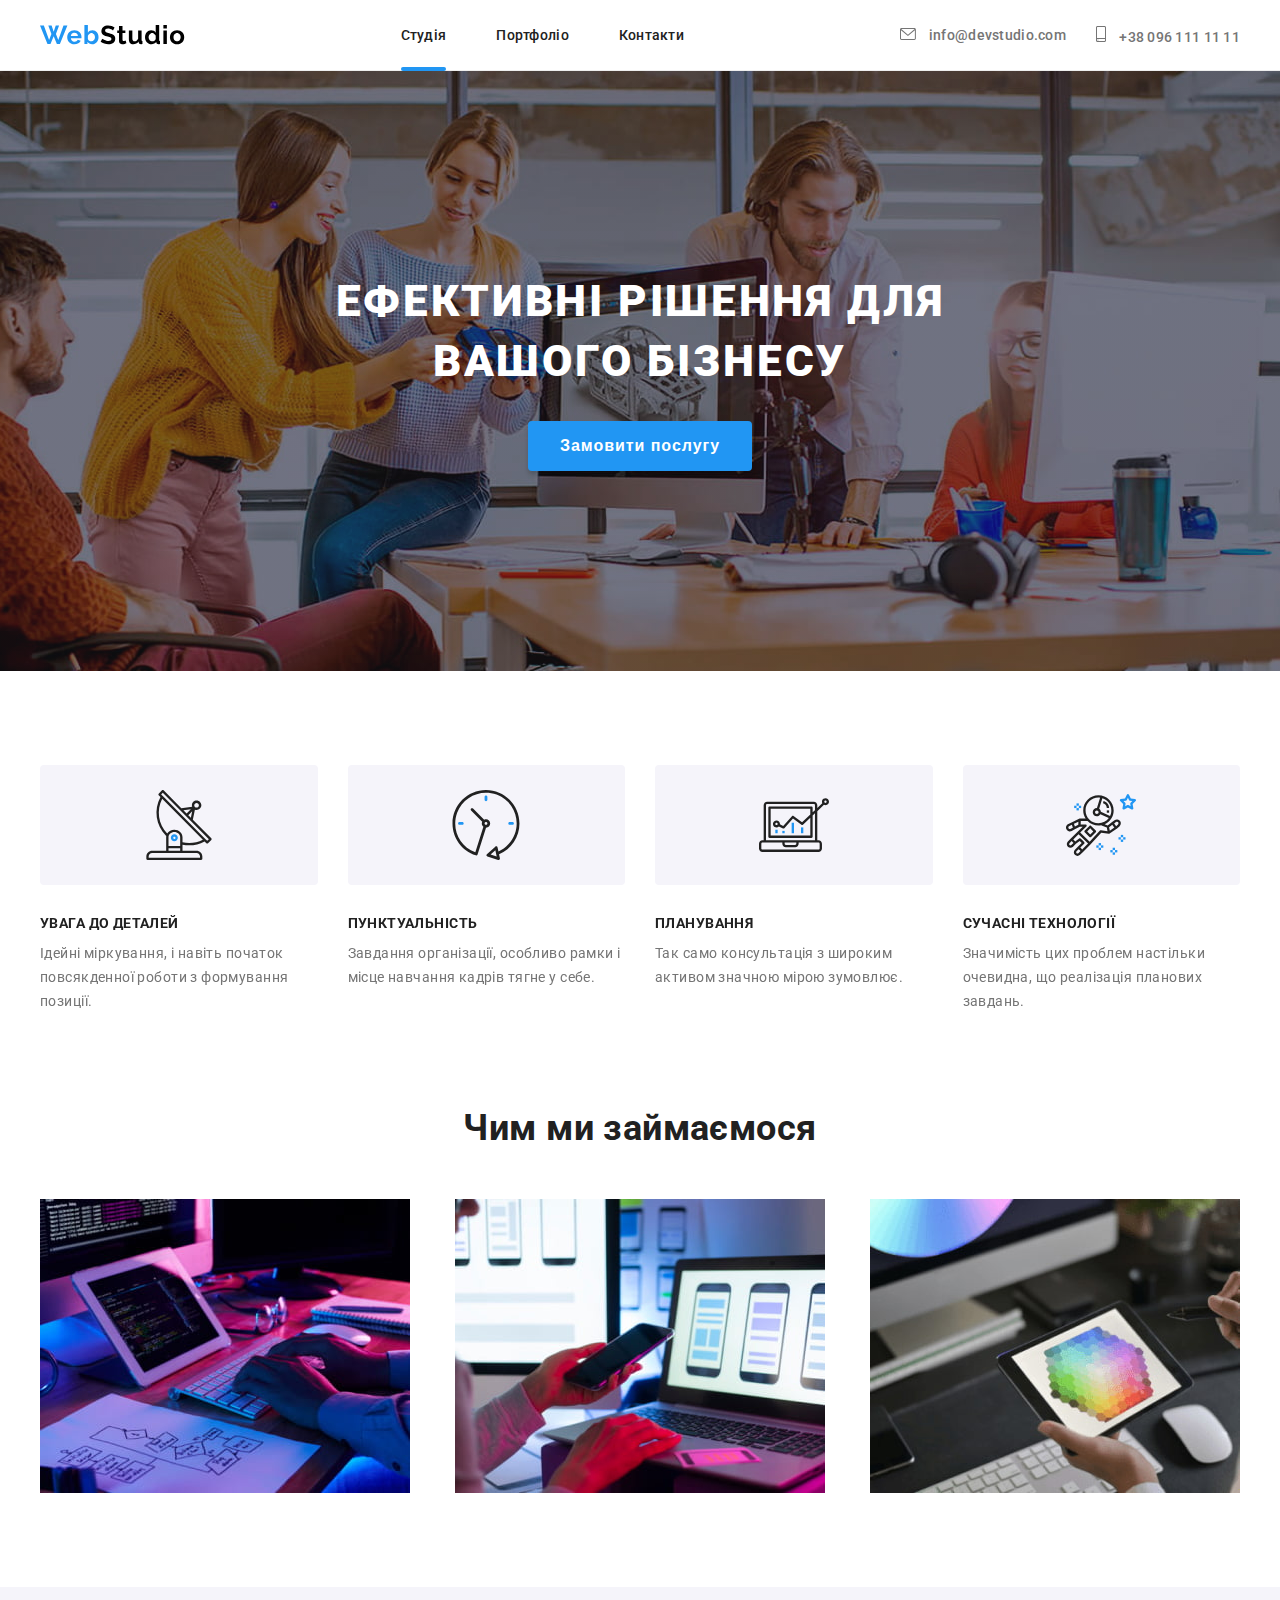
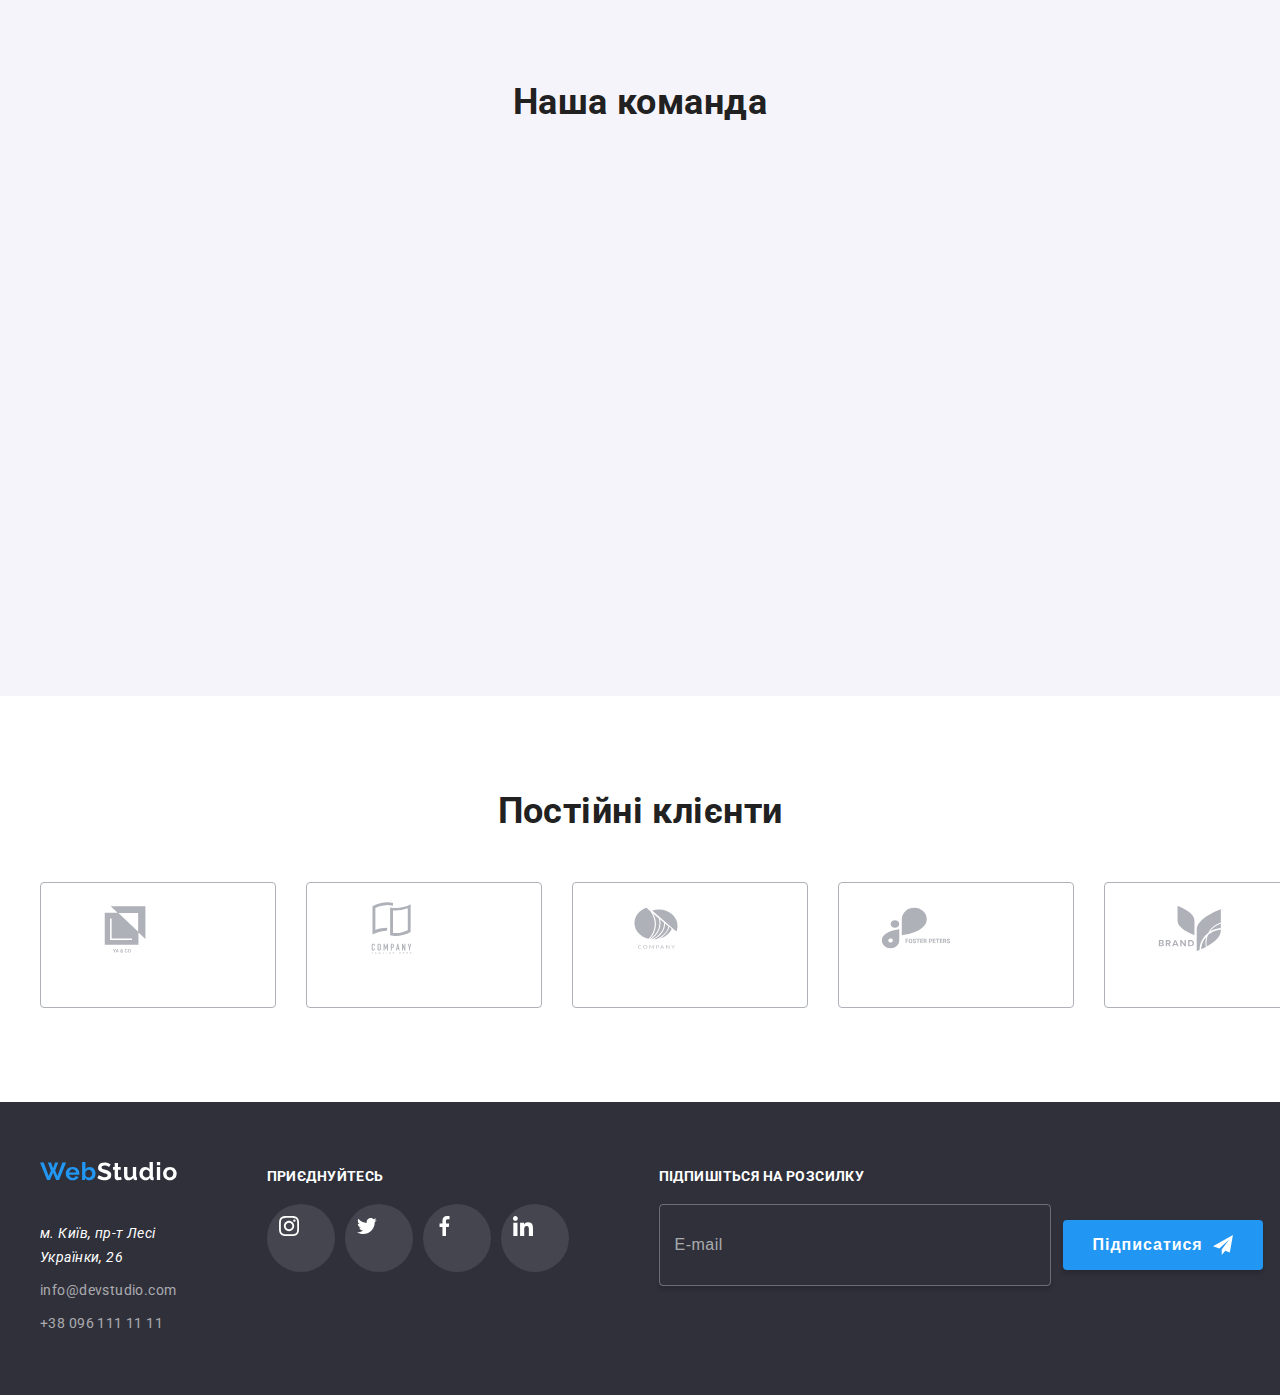
==== commit 0f83b66f: "almost finished BEM" ====
--- a/index.html
+++ b/index.html
@@ -105,69 +105,77 @@
           </button>
           <div class="backdrop is-hidden" data-modal>
             <div class="modal">
-              <button class="btn-close btn" data-modal-close>
-                <svg class="btn-close-img">
+              <button class="btn__close btn" data-modal-close>
+                <svg class="modal__img">
                   <use
                     href="./src/images/icons/symbol-defs-2.svg#icon-close"
                   ></use>
                 </svg>
               </button>
-              <form action="#" class="modal-form">
-                <h2 class="modal-title">
+              <form action="#" class="modal__form">
+                <h2 class="modal__title">
                   Залиште свої дані, ми вам передзвонимо
                 </h2>
-                <div class="form-contacts">
-                  <label for="name" class="form-label">Ім'я</label>
-                  <div class="form-contact">
-                    <input type="text" id="name" class="form-input" required />
-                    <svg class="form-img">
+                <div class="form__contacts">
+                  <label for="name" class="form__label">Ім'я</label>
+                  <div class="form__contact">
+                    <input type="text" id="name" class="form__input" required />
+                    <svg class="form__img">
                       <use
                         href="./src/images/icons/symbol-defs-2.svg#icon-blackperson"
                       ></use>
                     </svg>
                   </div>
-                  <label for="tel" class="form-label">Телефон</label>
-                  <div class="form-contact">
-                    <input type="number" id="tel" class="form-input" required />
-                    <svg class="form-img">
+                  <label for="tel" class="form__label">Телефон</label>
+                  <div class="form__contact">
+                    <input
+                      type="number"
+                      id="tel"
+                      class="form__input"
+                      required
+                    />
+                    <svg class="form__img">
                       <use
                         href="./src/images/icons/symbol-defs-2.svg#icon-blackphone"
                       ></use>
                     </svg>
                   </div>
-                  <label for="mail" class="form-label">Пошта</label>
-                  <div class="form-contact">
-                    <input type="email" id="mail" class="form-input" required />
-                    <svg class="form-img">
+                  <label for="mail" class="form__label">Пошта</label>
+                  <div class="form__contact">
+                    <input
+                      type="email"
+                      id="mail"
+                      class="form__input"
+                      required
+                    />
+                    <svg class="form__img">
                       <use
                         href="./src/images/icons/symbol-defs-2.svg#icon-blackemail"
                       ></use>
                     </svg>
                   </div>
-                  <label for="coment" class="form-label">Коментар</label>
+                  <label for="coment" class="form__label">Коментар</label>
                   <textarea
                     name="coment"
                     id="coment"
-                    class="form-textarea"
+                    class="form__textarea"
                     placeholder="Введіть текст"
                   ></textarea>
 
-                  <div class="form-check-and-text">
+                  <div class="form__check">
                     <input
                       type="checkbox"
-                      class="form-inp-checkbox"
+                      class="form__checkbox"
                       id="dogovir"
                       required
                     />
-                    <label class="checkbox-label" for="dogovir">
+                    <label class="checkbox__label" for="dogovir">
                       Погоджуюся з розсилкою та приймаю
-                      <a href="#" class="checkbox-link">Умови договору</a>
+                      <a href="#" class="checkbox__link">Умови договору</a>
                     </label>
                   </div>
                 </div>
-                <button type="submit" class="modal-btn-submit">
-                  Відправити
-                </button>
+                <button type="submit" class="modal__submit">Відправити</button>
               </form>
             </div>
           </div>
@@ -355,41 +363,41 @@
               <img
                 src="./src/images/team/mykola.jpg"
                 alt="Микола Тарасов"
-                class="teammate-foto"
+                class="teammate__foto"
               />
-              <h3 class="teammate-name">Микола Тарасов</h3>
-              <p class="teammate-role">Marketing</p>
-              <ul class="teammate-list">
-                <li class="teammate-item">
-                  <a href="#" class="teammate-link">
-                    <svg class="teammate-icon">
+              <h3 class="teammate__name">Микола Тарасов</h3>
+              <p class="teammate__role">Marketing</p>
+              <ul class="teammate__list">
+                <li class="teammate__item">
+                  <a href="#" class="teammate__link">
+                    <svg class="teammate__icon">
                       <use
                         href="./src/images/icons/symbol-defs.svg#icon-instagram"
                       ></use>
                     </svg>
                   </a>
                 </li>
-                <li class="teammate-item">
-                  <a href="#" class="teammate-link">
-                    <svg class="teammate-icon">
+                <li class="teammate__item">
+                  <a href="#" class="teammate__link">
+                    <svg class="teammate__icon">
                       <use
                         href="./src/images/icons/symbol-defs.svg#icon-twitter"
                       ></use>
                     </svg>
                   </a>
                 </li>
-                <li class="teammate-item">
-                  <a href="#" class="teammate-link">
-                    <svg class="teammate-icon">
+                <li class="teammate__item">
+                  <a href="#" class="teammate__link">
+                    <svg class="teammate__icon">
                       <use
                         href="./src/images/icons/symbol-defs.svg#icon-facebook"
                       ></use>
                     </svg>
                   </a>
                 </li>
-                <li class="teammate-item">
-                  <a href="#" class="teammate-link">
-                    <svg class="teammate-icon">
+                <li class="teammate__item">
+                  <a href="#" class="teammate__link">
+                    <svg class="teammate__icon">
                       <use
                         href="./src/images/icons/symbol-defs.svg#icon-in"
                       ></use>
@@ -403,41 +411,41 @@
               <img
                 src="./src/images/team/mikhail.jpg"
                 alt="Михайло Єрмаков"
-                class="teammate-foto"
+                class="teammate__foto"
               />
-              <h3 class="teammate-name">Михайло Єрмаков</h3>
-              <p class="teammate-role">UI Designer</p>
-              <ul class="teammate-list">
-                <li class="teammate-item">
-                  <a href="#" class="teammate-link">
-                    <svg class="teammate-icon">
+              <h3 class="teammate__name">Михайло Єрмаков</h3>
+              <p class="teammate__role">UI Designer</p>
+              <ul class="teammate__list">
+                <li class="teammate__item">
+                  <a href="#" class="teammate__link">
+                    <svg class="teammate__icon">
                       <use
                         href="./src/images/icons/symbol-defs.svg#icon-instagram"
                       ></use>
                     </svg>
                   </a>
                 </li>
-                <li class="teammate-item">
-                  <a href="#" class="teammate-link">
-                    <svg class="teammate-icon">
+                <li class="teammate__item">
+                  <a href="#" class="teammate__link">
+                    <svg class="teammate__icon">
                       <use
                         href="./src/images/icons/symbol-defs.svg#icon-twitter"
                       ></use>
                     </svg>
                   </a>
                 </li>
-                <li class="teammate-item">
-                  <a href="#" class="teammate-link">
-                    <svg class="teammate-icon">
+                <li class="teammate__item">
+                  <a href="#" class="teammate__link">
+                    <svg class="teammate__icon">
                       <use
                         href="./src/images/icons/symbol-defs.svg#icon-facebook"
                       ></use>
                     </svg>
                   </a>
                 </li>
-                <li class="teammate-item">
-                  <a href="#" class="teammate-link">
-                    <svg class="teammate-icon">
+                <li class="teammate__item">
+                  <a href="#" class="teammate__link">
+                    <svg class="teammate__icon">
                       <use
                         href="./src/images/icons/symbol-defs.svg#icon-in"
                       ></use>
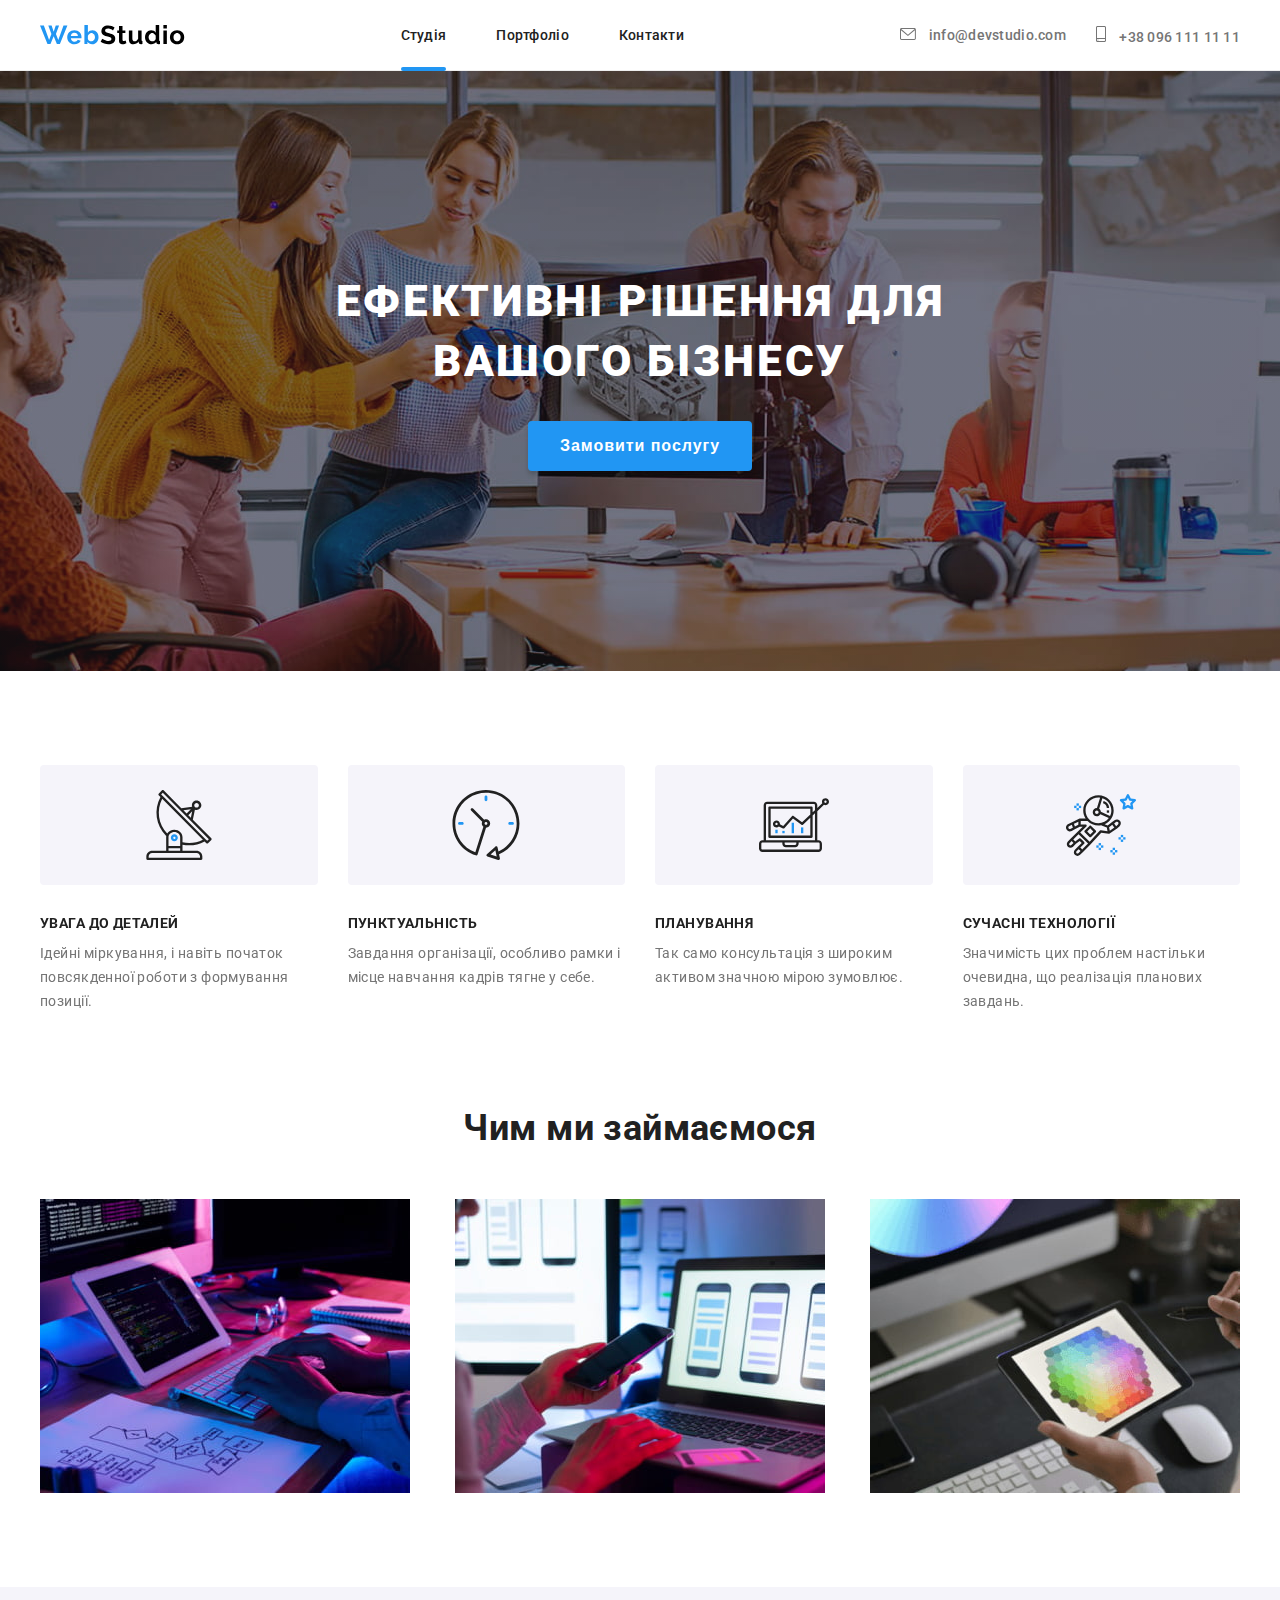
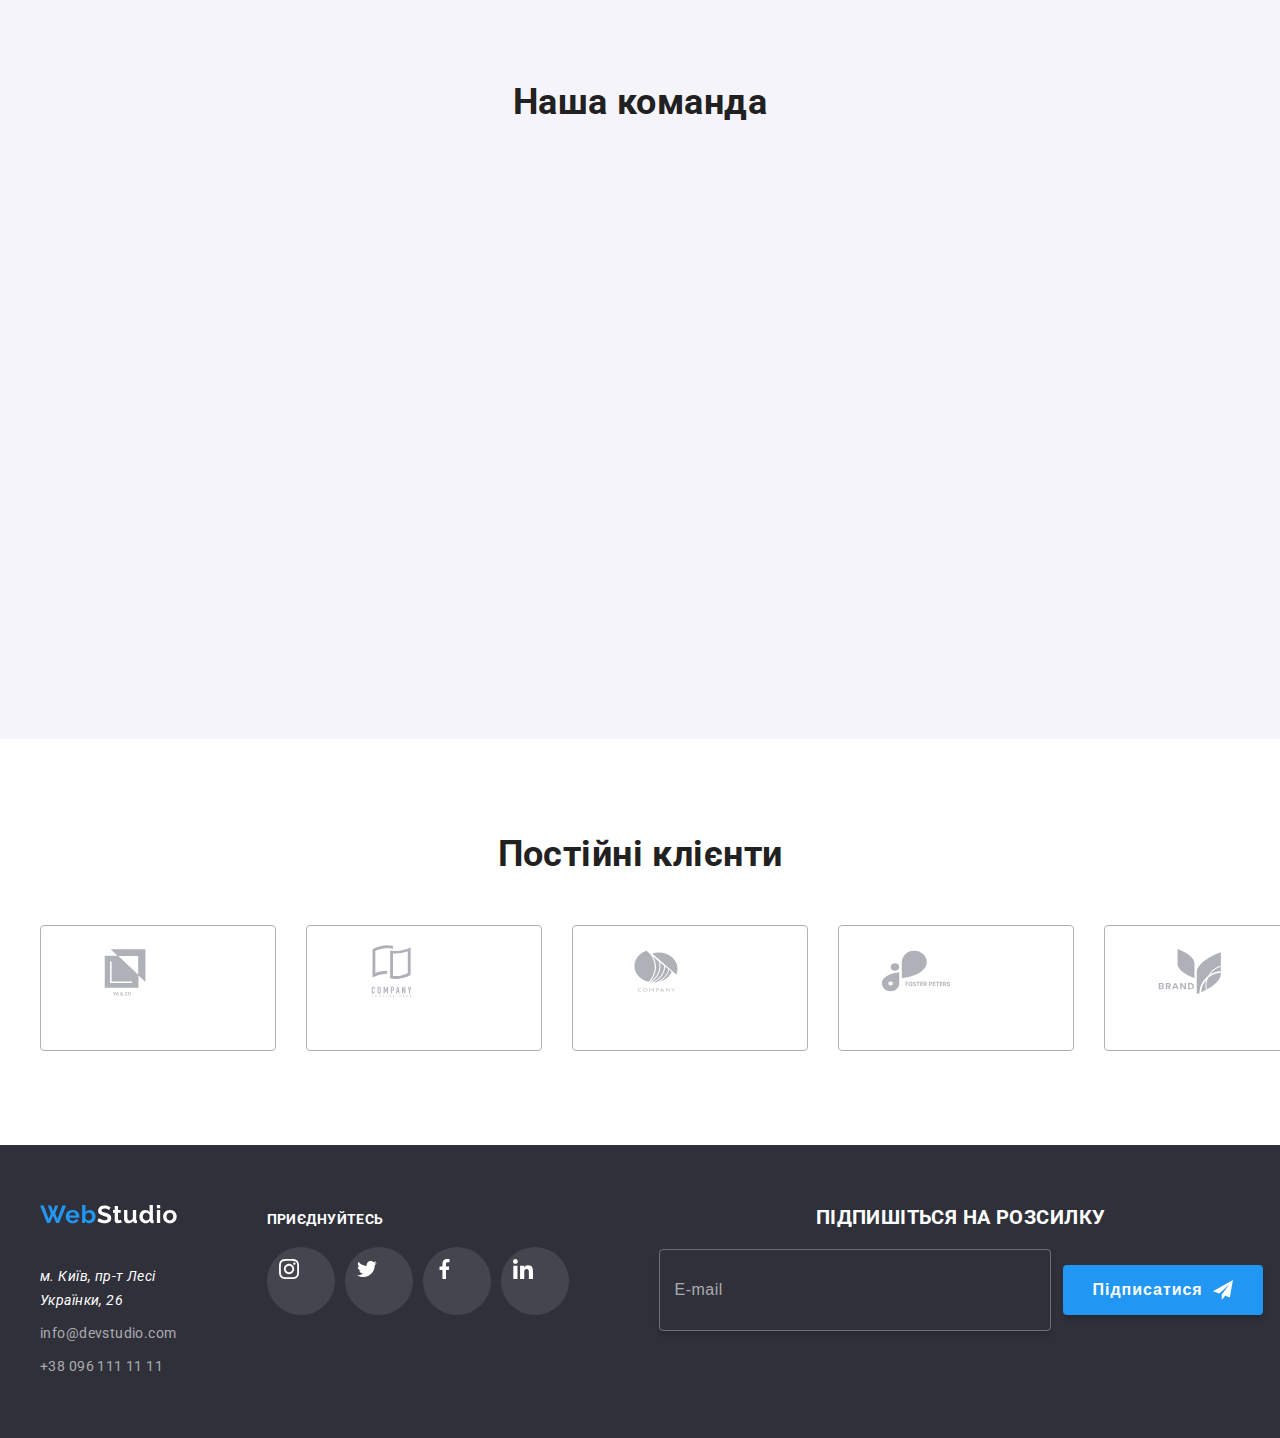
==== commit 92fcbc77: "fixed smth" ====
--- a/index.html
+++ b/index.html
@@ -98,7 +98,7 @@
           </h1>
 
           <button
-            class="hero-button animate__animated animate__fadeInDown"
+            class="btn__hero animate__animated animate__fadeInDown"
             data-modal-open
           >
             Замовити послугу
@@ -112,8 +112,8 @@
                   ></use>
                 </svg>
               </button>
-              <form action="#" class="modal__form">
-                <h2 class="modal__title">
+              <form action="#" class="form">
+                <h2 class="form__title">
                   Залиште свої дані, ми вам передзвонимо
                 </h2>
                 <div class="form__contacts">
@@ -271,37 +271,37 @@
               />
               <h3 class="teammate__name">Ігор Дем'яненко</h3>
               <p class="teammate__role">Product Designer</p>
-              <ul class="teammate__list">
-                <li class="teammate__item">
-                  <a href="#" class="teammate__link">
-                    <svg class="teammate__icon">
+              <ul class="social__list">
+                <li class="social__item">
+                  <a href="#" class="social__link">
+                    <svg class="social__icon">
                       <use
                         href="./src/images/icons/symbol-defs.svg#icon-instagram"
                       ></use>
                     </svg>
                   </a>
                 </li>
-                <li class="teammate__item">
-                  <a href="#" class="teammate__link">
-                    <svg class="teammate__icon">
+                <li class="social__item">
+                  <a href="#" class="social__link">
+                    <svg class="social__icon">
                       <use
                         href="./src/images/icons/symbol-defs.svg#icon-twitter"
                       ></use>
                     </svg>
                   </a>
                 </li>
-                <li class="teammate__item">
-                  <a href="#" class="teammate__link">
-                    <svg class="teammate__icon">
+                <li class="social__item">
+                  <a href="#" class="social__link">
+                    <svg class="social__icon">
                       <use
                         href="./src/images/icons/symbol-defs.svg#icon-facebook"
                       ></use>
                     </svg>
                   </a>
                 </li>
-                <li class="teammate__item">
-                  <a href="#" class="teammate__link">
-                    <svg class="teammate__icon">
+                <li class="social__item">
+                  <a href="#" class="social__link">
+                    <svg class="social__icon">
                       <use
                         href="./src/images/icons/symbol-defs.svg#icon-in"
                       ></use>
@@ -319,37 +319,37 @@
               />
               <h3 class="teammate__name">Ольга Рєпіна</h3>
               <p class="teammate__role">Frontend Developer</p>
-              <ul class="teammate__list">
-                <li class="teammate__item">
-                  <a href="#" class="teammate__link">
-                    <svg class="teammate__icon">
+              <ul class="social__list">
+                <li class="social__item">
+                  <a href="#" class="social__link">
+                    <svg class="social__icon">
                       <use
                         href="./src/images/icons/symbol-defs.svg#icon-instagram"
                       ></use>
                     </svg>
                   </a>
                 </li>
-                <li class="teammate__item">
-                  <a href="#" class="teammate__link">
-                    <svg class="teammate__icon">
+                <li class="social__item">
+                  <a href="#" class="social__link">
+                    <svg class="social__icon">
                       <use
                         href="./src/images/icons/symbol-defs.svg#icon-twitter"
                       ></use>
                     </svg>
                   </a>
                 </li>
-                <li class="teammate__item">
-                  <a href="#" class="teammate__link">
-                    <svg class="teammate__icon">
+                <li class="social__item">
+                  <a href="#" class="social__link">
+                    <svg class="social__icon">
                       <use
                         href="./src/images/icons/symbol-defs.svg#icon-facebook"
                       ></use>
                     </svg>
                   </a>
                 </li>
-                <li class="teammate__item">
-                  <a href="#" class="teammate__link">
-                    <svg class="teammate__icon">
+                <li class="social__item">
+                  <a href="#" class="social__link">
+                    <svg class="social__icon">
                       <use
                         href="./src/images/icons/symbol-defs.svg#icon-in"
                       ></use>
@@ -367,37 +367,37 @@
               />
               <h3 class="teammate__name">Микола Тарасов</h3>
               <p class="teammate__role">Marketing</p>
-              <ul class="teammate__list">
-                <li class="teammate__item">
-                  <a href="#" class="teammate__link">
-                    <svg class="teammate__icon">
+              <ul class="social__list">
+                <li class="social__item">
+                  <a href="#" class="social__link">
+                    <svg class="social__icon">
                       <use
                         href="./src/images/icons/symbol-defs.svg#icon-instagram"
                       ></use>
                     </svg>
                   </a>
                 </li>
-                <li class="teammate__item">
-                  <a href="#" class="teammate__link">
-                    <svg class="teammate__icon">
+                <li class="social__item">
+                  <a href="#" class="tsocial__link">
+                    <svg class="social__icon">
                       <use
                         href="./src/images/icons/symbol-defs.svg#icon-twitter"
                       ></use>
                     </svg>
                   </a>
                 </li>
-                <li class="teammate__item">
-                  <a href="#" class="teammate__link">
-                    <svg class="teammate__icon">
+                <li class="social__item">
+                  <a href="#" class="social__link">
+                    <svg class="social__icon">
                       <use
                         href="./src/images/icons/symbol-defs.svg#icon-facebook"
                       ></use>
                     </svg>
                   </a>
                 </li>
-                <li class="teammate__item">
-                  <a href="#" class="teammate__link">
-                    <svg class="teammate__icon">
+                <li class="social__item">
+                  <a href="#" class="social__link">
+                    <svg class="social__icon">
                       <use
                         href="./src/images/icons/symbol-defs.svg#icon-in"
                       ></use>
@@ -415,37 +415,37 @@
               />
               <h3 class="teammate__name">Михайло Єрмаков</h3>
               <p class="teammate__role">UI Designer</p>
-              <ul class="teammate__list">
-                <li class="teammate__item">
-                  <a href="#" class="teammate__link">
-                    <svg class="teammate__icon">
+              <ul class="social__list">
+                <li class="social__item">
+                  <a href="#" class="social__link">
+                    <svg class="social__icon">
                       <use
                         href="./src/images/icons/symbol-defs.svg#icon-instagram"
                       ></use>
                     </svg>
                   </a>
                 </li>
-                <li class="teammate__item">
-                  <a href="#" class="teammate__link">
-                    <svg class="teammate__icon">
+                <li class="social__item">
+                  <a href="#" class="social__link">
+                    <svg class="social__icon">
                       <use
                         href="./src/images/icons/symbol-defs.svg#icon-twitter"
                       ></use>
                     </svg>
                   </a>
                 </li>
-                <li class="teammate__item">
-                  <a href="#" class="teammate__link">
-                    <svg class="teammate__icon">
+                <li class="social__item">
+                  <a href="#" class="social__link">
+                    <svg class="social__icon">
                       <use
                         href="./src/images/icons/symbol-defs.svg#icon-facebook"
                       ></use>
                     </svg>
                   </a>
                 </li>
-                <li class="teammate__item">
-                  <a href="#" class="teammate__link">
-                    <svg class="teammate__icon">
+                <li class="social__item">
+                  <a href="#" class="social__link">
+                    <svg class="social__icon">
                       <use
                         href="./src/images/icons/symbol-defs.svg#icon-in"
                       ></use>
--- a/src/css/main.css
+++ b/src/css/main.css
@@ -1,3 +1,8 @@
+.clients, .team, .advantages {
+  padding-top: 94px;
+  padding-bottom: 94px;
+}
+
 html,
 body,
 div,
@@ -292,7 +297,7 @@
   transition-timing-function: cubic-bezier(0.4, 0, 0.2, 1);
 }
 
-.btn-close {
+.btn__close {
   position: absolute;
   top: 10px;
   right: 10px;
@@ -305,7 +310,7 @@
   border: 1px solid #afb1b8;
 }
 
-.btn-close-img {
+.modal__img {
   height: 11px;
   width: 11px;
   background-color: #ffffff;
@@ -315,7 +320,7 @@
   transition-timing-function: cubic-bezier(0.4, 0, 0.2, 1);
 }
 
-.btn-close:hover .btn-close-img {
+.btn__close:hover .modal__img {
   fill: #2196f3;
 }
 
@@ -323,20 +328,20 @@
   overflow: hidden;
 }
 
-.modal-form {
+.form {
   display: flex;
   flex-direction: column;
   align-items: center;
 }
 
-.modal-title {
+.form__title {
   font-weight: 700;
   font-size: 20px;
   text-align: center;
   margin-bottom: 12px;
 }
 
-.form-contacts {
+.form__contacts {
   display: flex;
   flex-direction: column;
   align-items: baseline;
@@ -344,26 +349,26 @@
   margin-bottom: 30px;
 }
 
-.form-contact {
+.form__contact {
   position: relative;
 }
 
-.form-contact:focus-within {
+.form__contact:focus-within {
   fill: #2196f3;
 }
 
-.form-contact:hover {
+.form__contact:hover {
   border-color: #2196f3;
   fill: #2196f3;
 }
 
-.form-label {
+.form__label {
   font-size: 12px;
   letter-spacing: 0.01em;
   color: #757575;
 }
 
-.form-input {
+.form__input {
   position: relative;
   border: 1px solid rgba(33, 33, 33, 0.2);
   border-radius: 4px;
@@ -375,7 +380,7 @@
   transition-timing-function: cubic-bezier(0.4, 0, 0.2, 1);
 }
 
-.form-img {
+.form__img {
   width: 18px;
   height: 18px;
   position: absolute;
@@ -387,18 +392,18 @@
   transition-timing-function: cubic-bezier(0.4, 0, 0.2, 1);
 }
 
-.form-input:hover,
-.form-textarea:hover {
+.form__input:hover,
+.form__textarea:hover {
   border-color: #2196f3;
 }
 
-.form-input:focus,
-.form-textarea:focus {
+.form__input:focus,
+.form__textarea:focus {
   outline: none;
   border-color: #2196f3;
 }
 
-.form-textarea {
+.form__textarea {
   border: 1px solid rgba(33, 33, 33, 0.2);
   border-radius: 4px;
   width: 448px;
@@ -411,40 +416,35 @@
   transition-timing-function: cubic-bezier(0.4, 0, 0.2, 1);
 }
 
-.form-textarea::-moz-placeholder {
+.form__textarea::-moz-placeholder {
   font-size: 12px;
   letter-spacing: 0.01em;
   color: rgba(117, 117, 117, 0.5);
 }
 
-.form-textarea::placeholder {
+.form__textarea::placeholder {
   font-size: 12px;
   letter-spacing: 0.01em;
   color: rgba(117, 117, 117, 0.5);
 }
 
-.form-check-and-text {
+.form__check {
   display: flex;
   align-items: center;
   gap: 10px;
 }
 
-.checkbox-label {
+.checkbox__label {
   line-height: 1.71429;
   letter-spacing: 0.03em;
   color: #757575;
 }
 
-.checkbox-link {
+.checkbox__link {
   text-decoration: underline;
   -webkit-text-decoration-skip-ink: none;
           text-decoration-skip-ink: none;
   color: #2196f3;
-}
-
-.advantages {
-  padding-top: 94px;
-  padding-bottom: 94px;
 }
 
 .advantages__list {
@@ -535,8 +535,6 @@
 }
 
 .team {
-  padding-top: 94px;
-  padding-bottom: 94px;
   background-color: #f5f4fa;
 }
 
@@ -578,7 +576,7 @@
   margin-bottom: 10px;
 }
 
-.teammate__list {
+.social__list {
   display: flex;
   justify-content: space-between;
   gap: 10px;
@@ -587,7 +585,7 @@
   padding-right: 32px;
 }
 
-.teammate__link {
+.social__link {
   display: block;
   background-color: #ffffff;
   height: 44px;
@@ -595,12 +593,12 @@
   border-radius: 50%;
 }
 
-.teammate__icon:hover {
+.social__icon:hover {
   background-color: #2196f3;
   fill: #ffffff;
 }
 
-.teammate__icon {
+.social__icon {
   fill: #afb1b8;
   height: 44px;
   width: 44px;
@@ -609,11 +607,6 @@
   transition-property: background-color, fill;
   transition-duration: 250ms;
   transition-timing-function: cubic-bezier(0.4, 0, 0.2, 1);
-}
-
-.clients {
-  padding-top: 94px;
-  padding-bottom: 94px;
 }
 
 .clients__title {
@@ -670,6 +663,11 @@
   align-items: baseline;
 }
 
+.footer__logo {
+  margin-bottom: 20px;
+  display: inline-block;
+}
+
 .footer__logaddress {
   display: flex;
   flex-direction: column;
@@ -773,12 +771,7 @@
   color: rgba(255, 255, 255, 0.6);
 }
 
-.footer__logo {
-  margin-bottom: 20px;
-  display: inline-block;
-}
-
-.hero-button {
+.btn__hero {
   font-weight: 700;
   font-size: 16px;
   line-height: 1.875;
@@ -794,12 +787,12 @@
   transition-timing-function: cubic-bezier(0.4, 0, 0.2, 1);
 }
 
-.hero-button:hover {
+.btn__hero:hover {
   opacity: 0.9;
   box-shadow: 4px 3px 5px 0px #212121;
 }
 
-.modal-btn-submit {
+.modal__submit {
   border-radius: 4px;
   width: 200px;
   height: 50px;
@@ -816,7 +809,7 @@
   transition-timing-function: cubic-bezier(0.4, 0, 0.2, 1);
 }
 
-.modal-btn-submit:hover {
+.modal__submit:hover {
   box-shadow: 4px 3px 5px 0px #212121;
 }
 
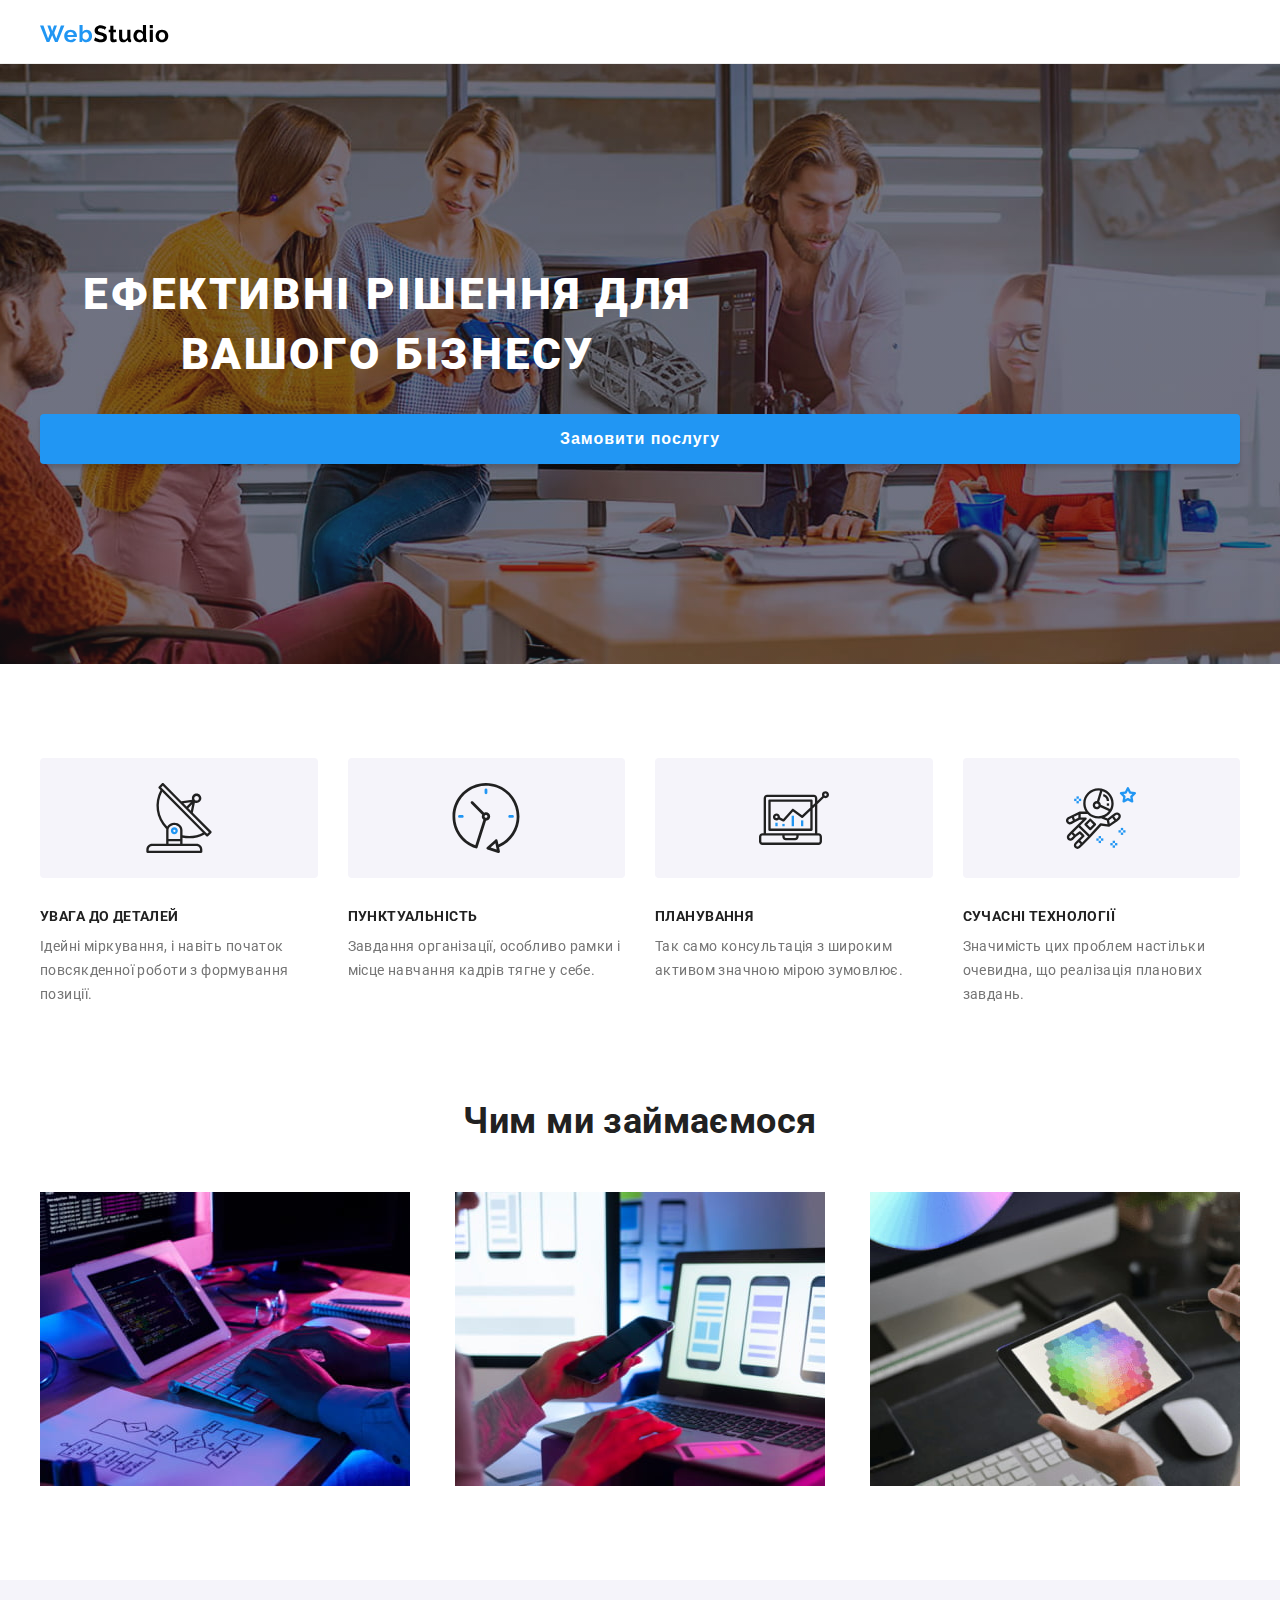
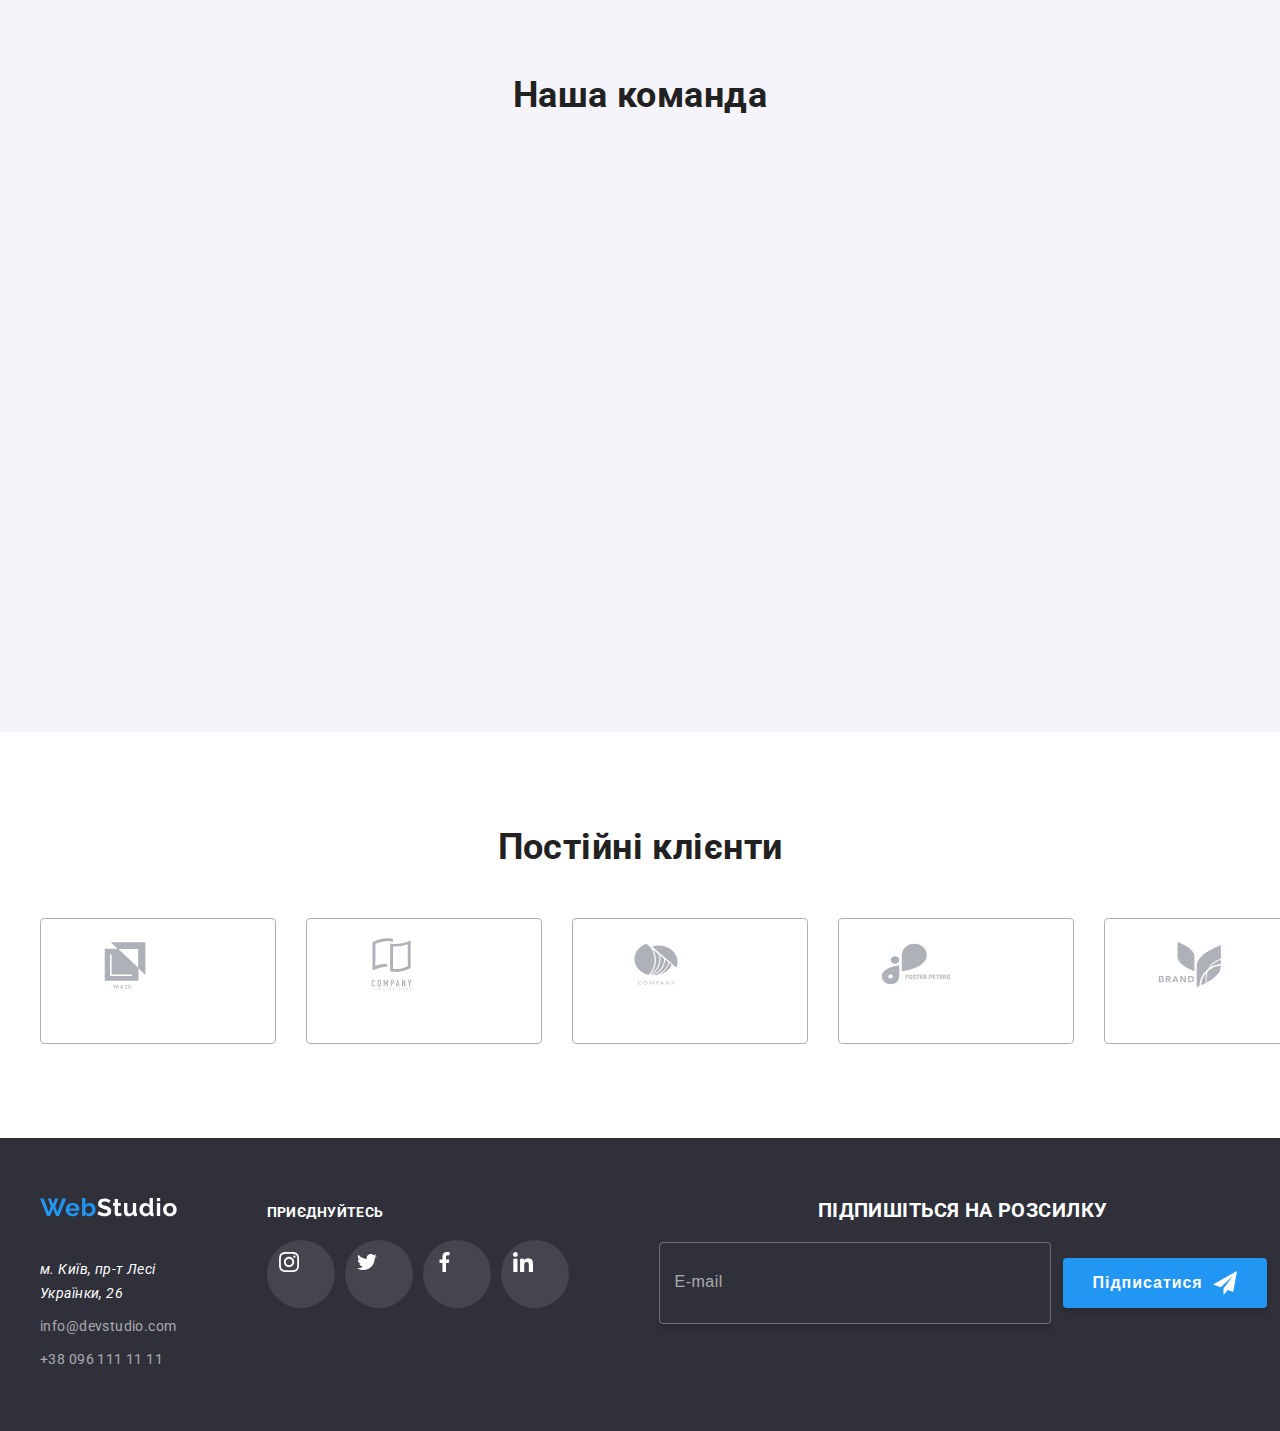
==== commit ac245d9d: "started mobile-first" ====
--- a/index.html
+++ b/index.html
@@ -38,55 +38,78 @@
           />
         </a>
         <!-- навігація -->
-        <nav class="header__menu">
-          <ul class="menu__list">
-            <li class="menu__item">
+        <div class="header__mobilemenu" data-menu>
+          <nav class="header__menu">
+            <ul class="menu__list">
+              <li class="menu__item">
+                <a
+                  href="./index.html"
+                  class="menu__link menu__link--active animate__animated animate__fadeInUp"
+                  >Студія</a
+                >
+              </li>
+              <li class="menu__item">
+                <a
+                  href="./src/pages/portfolio.html"
+                  class="menu__link animate__animated animate__fadeInUp"
+                  >Портфоліо</a
+                >
+              </li>
+              <li class="menu__item">
+                <a
+                  href="#"
+                  class="menu__link animate__animated animate__fadeInUp"
+                  >Контакти</a
+                >
+              </li>
+            </ul>
+          </nav>
+          <ul class="header__address">
+            <li class="address__item">
               <a
-                href="./index.html"
-                class="menu__link menu__link--active animate__animated animate__fadeInUp"
-                >Студія</a
+                class="address__link animate__animated animate__fadeInUp"
+                href="mailto:info@devstudio.com"
               >
-            </li>
-            <li class="menu__item">
+                <svg class="address__icon address__icon--one">
+                  <use
+                    href="./src/images/icons/symbol-defs.svg#icon-email"
+                  ></use>
+                </svg>
+                info@devstudio.com
+              </a>
+            </li>
+            <li class="address__item">
               <a
-                href="./src/pages/portfolio.html"
-                class="menu__link animate__animated animate__fadeInUp"
-                >Портфоліо</a
+                class="address__link address__link--two animate__animated animate__fadeInUp"
+                href="tel:+380961111111"
               >
-            </li>
-            <li class="menu__item">
-              <a href="#" class="menu__link animate__animated animate__fadeInUp"
-                >Контакти</a
-              >
+                <svg class="address__icon address__icon--two">
+                  <use
+                    href="./src/images/icons/symbol-defs.svg#icon-smartphone"
+                  ></use>
+                </svg>
+                +38 096 111 11 11
+              </a>
             </li>
           </ul>
-        </nav>
-        <ul class="header__address">
-          <li class="address__item">
-            <a
-              class="address__link animate__animated animate__fadeInUp"
-              href="mailto:info@devstudio.com"
-            >
-              <svg class="address__icon address__icon--one">
-                <use href="./src/images/icons/symbol-defs.svg#icon-email"></use>
-              </svg>
-              info@devstudio.com
-            </a>
-          </li>
-          <li class="address__item">
-            <a
-              class="address__link animate__animated animate__fadeInUp"
-              href="tel:+380961111111"
-            >
-              <svg class="address__icon address__icon--two">
-                <use
-                  href="./src/images/icons/symbol-defs.svg#icon-smartphone"
-                ></use>
-              </svg>
-              +38 096 111 11 11
-            </a>
-          </li>
-        </ul>
+          <ul class="header__social">
+            <li class="social__item">
+              <a href="#" class="social__link">Instagram</a>
+            </li>
+            <li class="social__item">
+              <a href="#" class="social__link">Twitter</a>
+            </li>
+            <li class="social__item">
+              <a href="#" class="social__link">Facebook</a>
+            </li>
+            <li class="social__item">
+              <a href="#" class="social__link">LinkedIn</a>
+            </li>
+          </ul>
+        </div>
+        <button class="header__btn" type="button" data-menu-button>
+          <span class="header__btn--icon"></span>
+        </button>
       </div>
     </header>
     <!-- основний контент -->
@@ -622,5 +645,6 @@
     <script>
       AOS.init();
     </script>
+    <script src="./src/js/mobile-menu.js"></script>
   </body>
 </html>
--- a/src/css/main.css
+++ b/src/css/main.css
@@ -1,6 +1,11 @@
 .clients, .team, .advantages {
   padding-top: 94px;
   padding-bottom: 94px;
+}
+
+.footer__icons, .footer__list, .footer__logaddress, .form__contacts, .form, .hero__container {
+  display: flex;
+  flex-direction: column;
 }
 
 html,
@@ -138,22 +143,50 @@
   padding-top: 25px;
   padding-bottom: 25px;
   border-bottom: 1px solid #eee;
+  position: relative;
 }
 
 .header__container {
   display: flex;
   justify-content: space-between;
   align-items: center;
+  gap: 0px;
+}
+
+.header__mobilemenu {
+  position: fixed;
+  top: 0;
+  left: 0;
+  width: 100%;
+  height: 100%;
+  background-color: #ffffff;
+  z-index: 9;
+  display: flex;
+  justify-content: center;
+  align-items: center;
+  transform: translateX(-100%);
+  transition: transform 0.5s ease;
+}
+
+.header__mobilemenu.open {
+  transform: translateX(0);
 }
 
 .menu__list {
   display: flex;
+  justify-content: none;
   align-items: center;
-  gap: 50px;
+  gap: 30px;
+  flex-direction: column;
+  position: absolute;
+  top: 50px;
+  left: 40px;
+  margin-bottom: 300px;
 }
 
 .menu__link {
   font-weight: 500;
+  font-size: 40px;
   letter-spacing: 0.02em;
   text-decoration: none;
   color: #212121;
@@ -162,38 +195,16 @@
   transition-duration: 250ms;
   transition-timing-function: cubic-bezier(0.4, 0, 0.2, 1);
 }
-
 .menu__link:hover {
   color: #2196f3;
 }
 
-.menu__link::after {
-  content: "";
-  border-radius: 2px;
-  width: 100%;
-  height: 4px;
-  background-color: #2196f3;
+.header__address {
+  display: flex;
+  flex-direction: column-reverse;
+  gap: 30px;
   position: absolute;
-  bottom: -28px;
-  left: 0;
-  opacity: 0;
-  transform: scaleX(0) translateY(10px);
-  transform-origin: center;
-  transition-property: transform, opacity;
-  transition-duration: 250ms;
-  transition-timing-function: cubic-bezier(0.4, 0, 0.2, 1);
-}
-
-.menu__link--active::after,
-.menu__link:hover::after {
-  opacity: 1;
-  transform: scaleX(1) translateY(0);
-}
-
-.header__address {
-  display: flex;
-  align-items: center;
-  gap: 30px;
+  left: 40px;
 }
 
 .address__link {
@@ -201,38 +212,161 @@
   letter-spacing: 0.02em;
   color: #757575;
   text-decoration: none;
+  font-size: 24px;
   transition-property: color;
   transition-duration: 250ms;
   transition-timing-function: cubic-bezier(0.4, 0, 0.2, 1);
 }
-
-.address__item:hover .address__link {
+.address__link:hover {
   color: #2196f3;
 }
 
+.address__link--two {
+  font-size: 34px;
+}
+
 .address__icon {
-  fill: #757575;
-  transition-property: fill;
-  transition-duration: 250ms;
-  transition-timing-function: cubic-bezier(0.4, 0, 0.2, 1);
-}
-
-.address__item:hover .address__icon {
-  fill: #2196f3;
-}
-
-.address__icon--one {
-  width: 16px;
-  height: 12px;
-  margin-right: 10px;
-}
-
-.address__icon--two {
-  width: 10px;
-  height: 16px;
-  margin-right: 10px;
-}
-
+  display: none;
+}
+
+.header__social {
+  display: flex;
+  align-items: center;
+  gap: 20px;
+  display: flex;
+  justify-content: center;
+  align-items: center;
+  gap: 20px;
+  position: absolute;
+  left: 40px;
+}
+
+.social__link {
+  font-weight: 500;
+  font-size: 18px;
+  line-height: 1.22222;
+  letter-spacing: 0.02em;
+  color: #2196f3;
+}
+
+.header__btn {
+  display: block;
+  z-index: 10;
+}
+
+.header__btn {
+  position: relative;
+  width: 20px;
+  height: 15px;
+  background-color: #fff;
+}
+.header__btn::before, .header__btn::after {
+  content: "";
+  position: absolute;
+  width: 100%;
+  height: 2px;
+  background-color: #333;
+  left: 0;
+}
+.header__btn::before {
+  top: 0;
+}
+.header__btn::after {
+  bottom: 0;
+}
+
+.header__btn--icon {
+  position: absolute;
+  left: 0;
+  top: 50%;
+  height: 1.5px;
+  width: 100%;
+  background-color: #333;
+  transform: translateY(-50%);
+  transition: transform 0.5s cubic-bezier(0.455, 0.03, 0.515, 0.955);
+}
+
+@media (min-width: 768px) {
+  .header {
+    padding-bottom: 20px;
+  }
+  .menu__list {
+    display: flex;
+    justify-content: none;
+    align-items: center;
+    gap: 50px;
+  }
+  .menu__link::after {
+    content: "";
+    border-radius: 2px;
+    width: 100%;
+    height: 4px;
+    background-color: #2196f3;
+    position: absolute;
+    bottom: -28px;
+    left: 0;
+    opacity: 0;
+    transform: scaleX(0) translateY(10px);
+    transform-origin: center;
+    transition-property: transform;
+    transition-duration: 250ms;
+    transition-timing-function: cubic-bezier(0.4, 0, 0.2, 1);
+    transition-property: opacity;
+    transition-duration: 250ms;
+    transition-timing-function: cubic-bezier(0.4, 0, 0.2, 1);
+  }
+  .menu__link--active::after,
+  .menu__link:hover::after {
+    opacity: 1;
+    transform: scaleX(1) translateY(0);
+  }
+  .header__address {
+    display: flex;
+    justify-content: none;
+    align-items: center;
+    gap: 30px;
+  }
+  .address__link {
+    font-weight: 500;
+    letter-spacing: 0.02em;
+    color: #757575;
+    text-decoration: none;
+    transition-property: color;
+    transition-duration: 250ms;
+    transition-timing-function: cubic-bezier(0.4, 0, 0.2, 1);
+  }
+  .address__item:hover .address__link {
+    color: #2196f3;
+  }
+  .address__icon {
+    fill: #757575;
+    transition-property: fill;
+    transition-duration: 250ms;
+    transition-timing-function: cubic-bezier(0.4, 0, 0.2, 1);
+  }
+  .address__item:hover .address__icon {
+    fill: #2196f3;
+  }
+  .address__icon--one {
+    width: 16px;
+    height: 12px;
+    margin-right: 10px;
+  }
+  .address__icon--two {
+    width: 10px;
+    height: 16px;
+    margin-right: 10px;
+  }
+  .header__mobilemenu {
+    position: relative;
+  }
+  .header__btn {
+    display: none;
+  }
+  .header__social {
+    display: none;
+  }
+}
 .hero {
   background-color: #2f303a;
   background-image: linear-gradient(to right, rgba(47, 48, 58, 0.2588235294), rgba(47, 48, 58, 0.2588235294)), url(../images/heroimg.jpg);
@@ -244,9 +378,6 @@
 }
 
 .hero__container {
-  display: flex;
-  flex-direction: column;
-  align-items: center;
   gap: 30px;
 }
 
@@ -328,12 +459,6 @@
   overflow: hidden;
 }
 
-.form {
-  display: flex;
-  flex-direction: column;
-  align-items: center;
-}
-
 .form__title {
   font-weight: 700;
   font-size: 20px;
@@ -342,8 +467,6 @@
 }
 
 .form__contacts {
-  display: flex;
-  flex-direction: column;
   align-items: baseline;
   gap: 10px;
   margin-bottom: 30px;
@@ -450,6 +573,7 @@
 .advantages__list {
   display: flex;
   justify-content: space-between;
+  align-items: none;
   gap: 30px;
 }
 
@@ -604,7 +728,10 @@
   width: 44px;
   padding: 12px;
   border-radius: 50%;
-  transition-property: background-color, fill;
+  transition-property: background-color;
+  transition-duration: 250ms;
+  transition-timing-function: cubic-bezier(0.4, 0, 0.2, 1);
+  transition-property: fill;
   transition-duration: 250ms;
   transition-timing-function: cubic-bezier(0.4, 0, 0.2, 1);
 }
@@ -618,6 +745,8 @@
 
 .clients__list {
   display: flex;
+  justify-content: none;
+  align-items: none;
   gap: 30px;
 }
 
@@ -629,7 +758,10 @@
   border: 1px solid #afb1b8;
   border-radius: 4px;
   flex-basis: calc((100% - 150px) / 6);
-  transition-property: border, fill;
+  transition-property: border;
+  transition-duration: 250ms;
+  transition-timing-function: cubic-bezier(0.4, 0, 0.2, 1);
+  transition-property: fill;
   transition-duration: 250ms;
   transition-timing-function: cubic-bezier(0.4, 0, 0.2, 1);
 }
@@ -646,7 +778,10 @@
   width: 106px;
   height: 60px;
   fill: #afb1b8;
-  transition-property: border, fill;
+  transition-property: border;
+  transition-duration: 250ms;
+  transition-timing-function: cubic-bezier(0.4, 0, 0.2, 1);
+  transition-property: fill;
   transition-duration: 250ms;
   transition-timing-function: cubic-bezier(0.4, 0, 0.2, 1);
 }
@@ -659,8 +794,9 @@
 
 .footer__container {
   display: flex;
+  justify-content: none;
+  align-items: baseline;
   gap: 90px;
-  align-items: baseline;
 }
 
 .footer__logo {
@@ -669,14 +805,10 @@
 }
 
 .footer__logaddress {
-  display: flex;
-  flex-direction: column;
   gap: 20px;
 }
 
 .footer__list {
-  display: flex;
-  flex-direction: column;
   gap: 9px;
 }
 
@@ -697,8 +829,6 @@
 }
 
 .footer__icons {
-  display: flex;
-  flex-direction: column;
   gap: 20px;
 }
 
@@ -772,6 +902,8 @@
 }
 
 .btn__hero {
+  border-radius: 4px;
+  padding: 10px 32px;
   font-weight: 700;
   font-size: 16px;
   line-height: 1.875;
@@ -794,17 +926,18 @@
 
 .modal__submit {
   border-radius: 4px;
-  width: 200px;
-  height: 50px;
+  padding: 10px 52px;
   font-weight: 700;
   font-size: 16px;
   line-height: 1.875;
   letter-spacing: 0.06em;
   text-align: center;
   color: #ffffff;
+  background-color: #2196f3;
   box-shadow: 0 4px 4px 0 rgba(0, 0, 0, 0.15);
-  background-color: #2196f3;
-  transition-property: box-shadow;
+  padding: 10px 32px;
+  border-radius: 4px;
+  transition-property: opacity, box-shadow;
   transition-duration: 250ms;
   transition-timing-function: cubic-bezier(0.4, 0, 0.2, 1);
 }
@@ -815,20 +948,22 @@
 
 .btn__submit {
   border-radius: 4px;
-  width: 200px;
-  height: 50px;
+  padding: 10px 28px;
   font-weight: 700;
   font-size: 16px;
   line-height: 1.875;
   letter-spacing: 0.06em;
   text-align: center;
   color: #ffffff;
+  background-color: #2196f3;
   box-shadow: 0 4px 4px 0 rgba(0, 0, 0, 0.15);
-  background-color: #2196f3;
+  padding: 10px 32px;
+  border-radius: 4px;
   transition-property: opacity, box-shadow;
   transition-duration: 250ms;
   transition-timing-function: cubic-bezier(0.4, 0, 0.2, 1);
   display: flex;
+  justify-content: none;
   align-items: center;
   gap: 10px;
   padding: 10px 30px;
@@ -935,7 +1070,13 @@
   height: 38px;
   border-radius: 4px;
   padding: 6px 22px;
-  transition-property: color, background-color, box-shadow;
+  transition-property: color;
+  transition-duration: 250ms;
+  transition-timing-function: cubic-bezier(0.4, 0, 0.2, 1);
+  transition-property: background-color;
+  transition-duration: 250ms;
+  transition-timing-function: cubic-bezier(0.4, 0, 0.2, 1);
+  transition-property: box-shadow;
   transition-duration: 250ms;
   transition-timing-function: cubic-bezier(0.4, 0, 0.2, 1);
 }
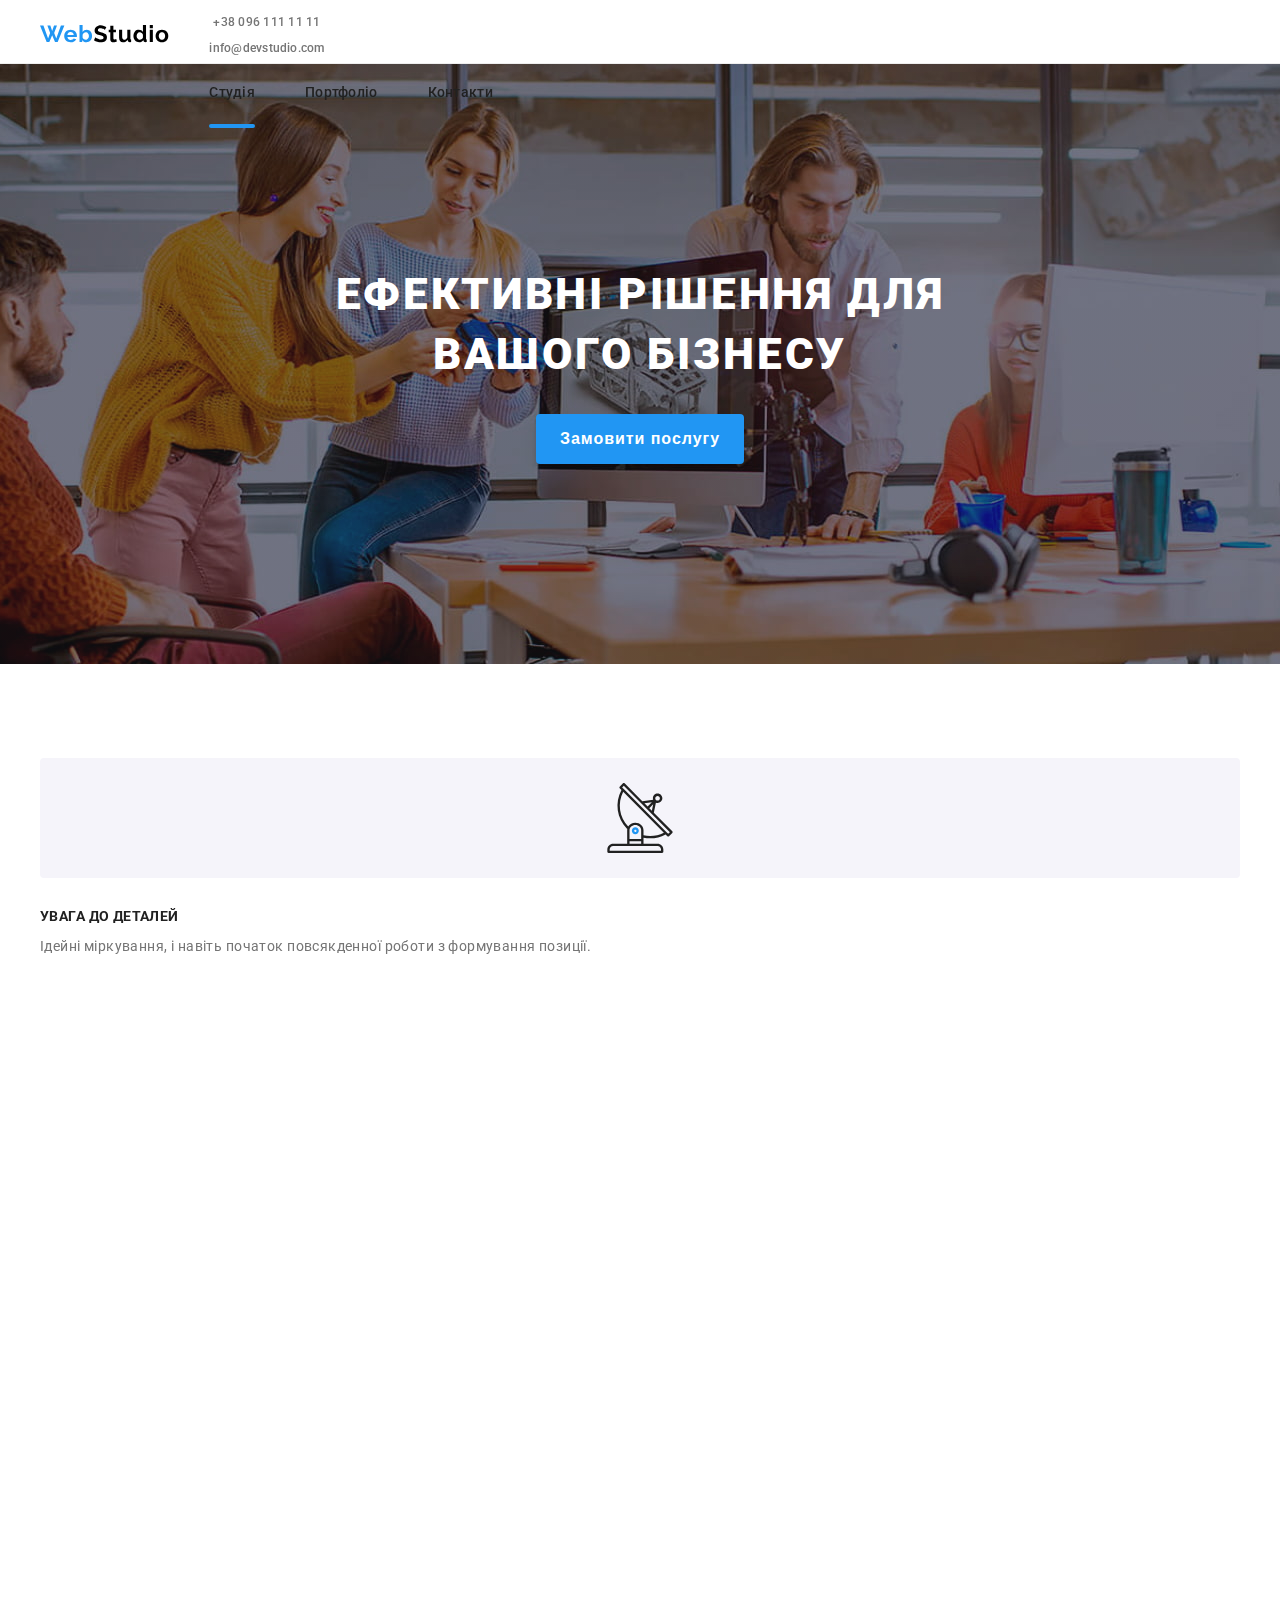
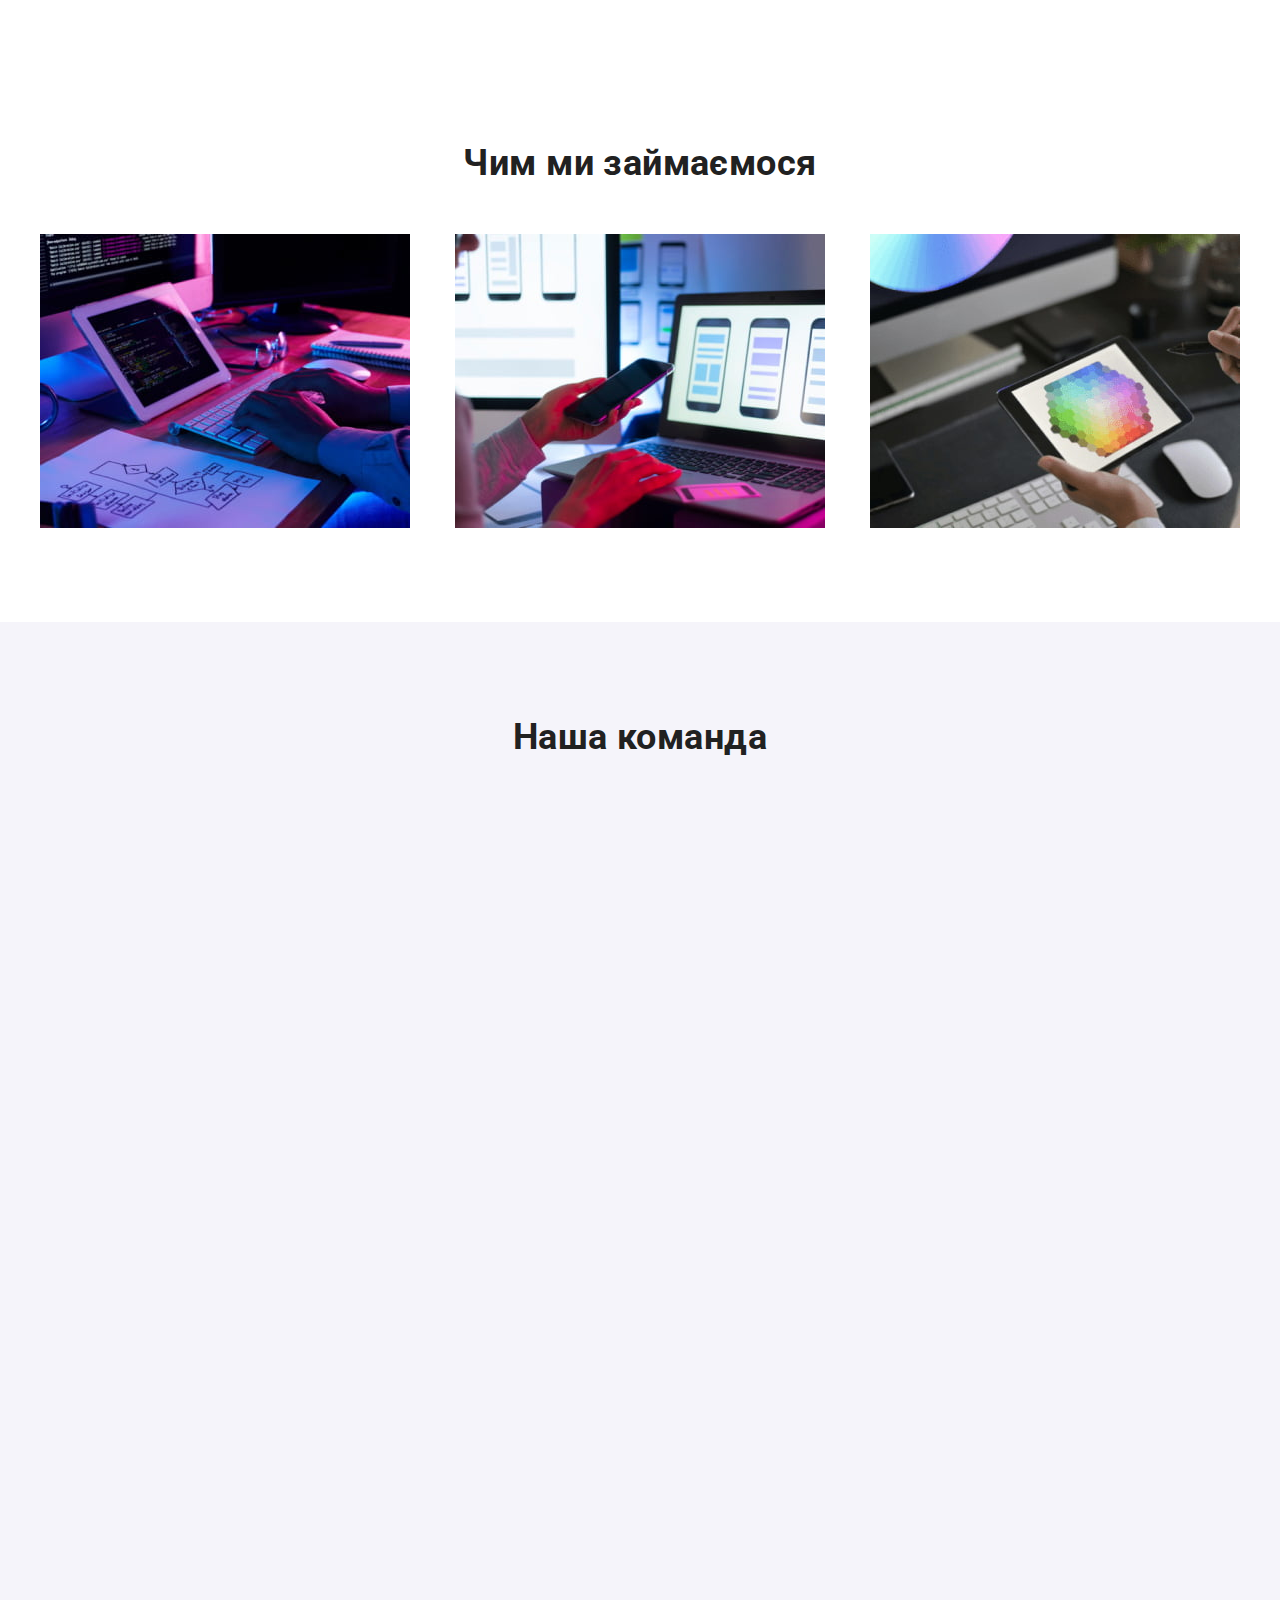
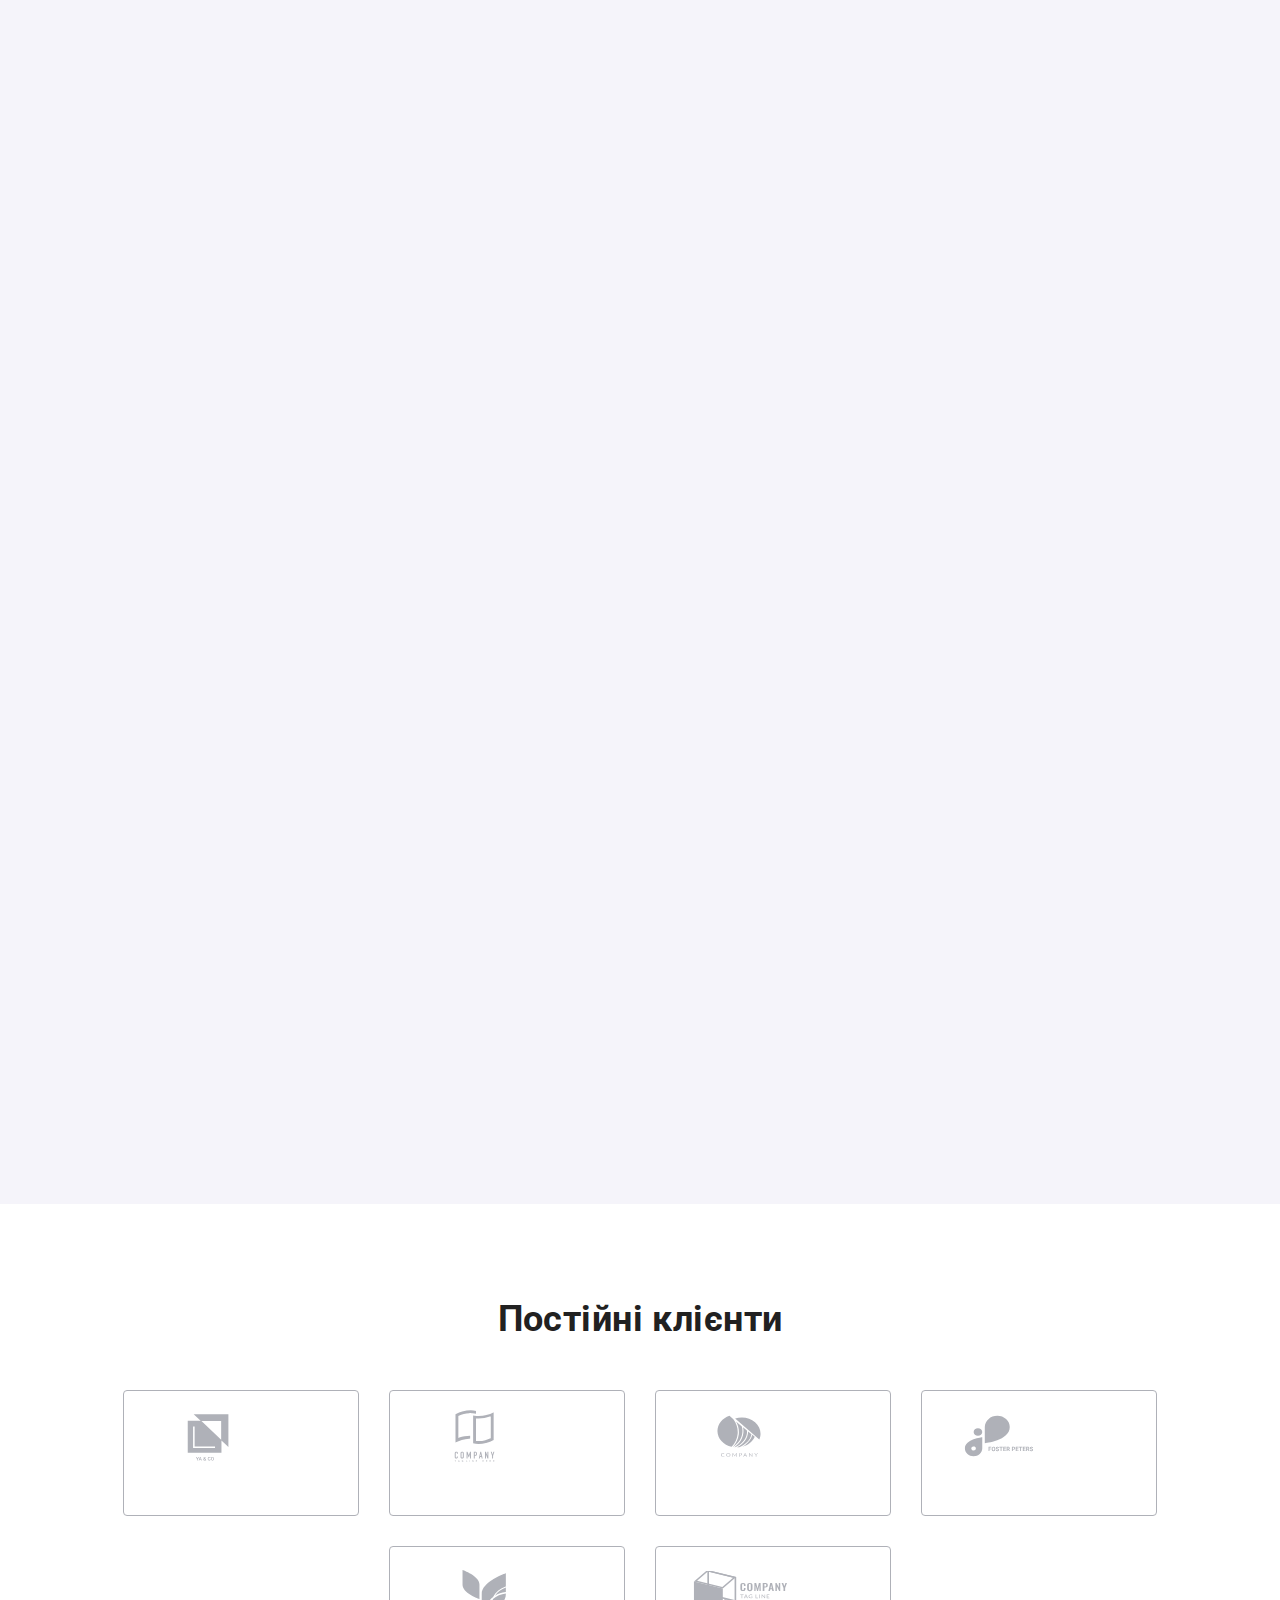
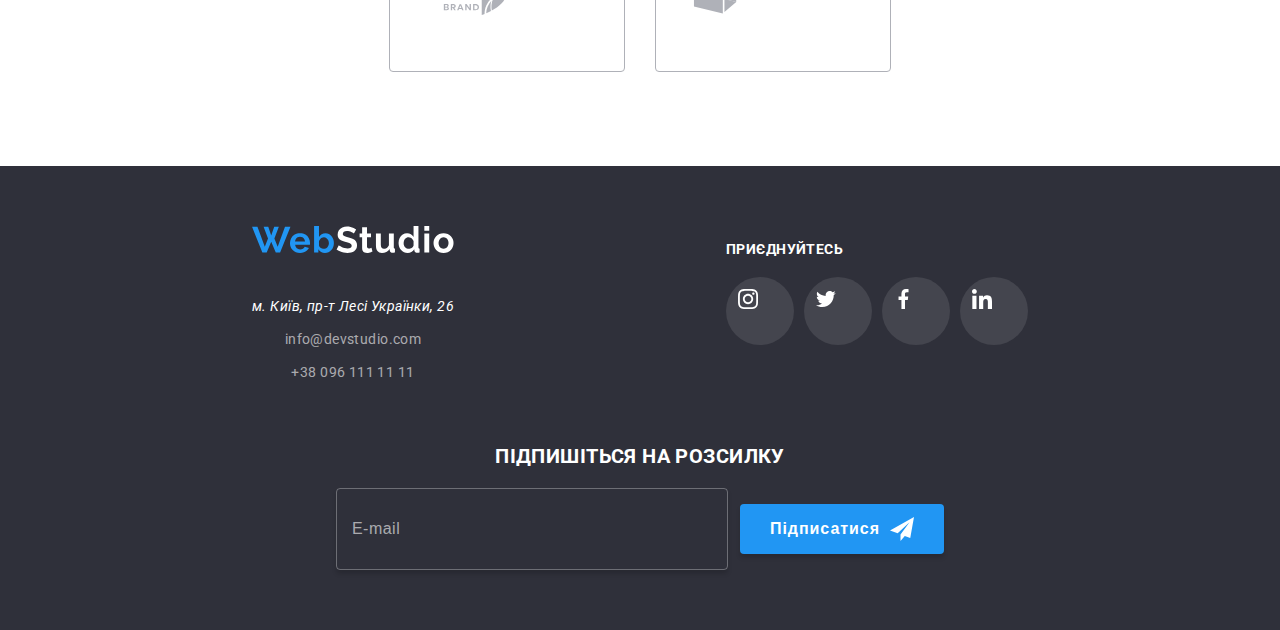
==== commit 8392f798: "added ретинизовані зображення" ====
--- a/index.html
+++ b/index.html
@@ -247,33 +247,51 @@
           <h2 class="work__title">Чим ми займаємося</h2>
           <div class="work__images">
             <div class="work__imgfoto">
-              <div class="work__img">
+              <picture class="work__img">
+                <source
+                  srcset="
+                    ./src/images/work/keyboard.jpg    1x,
+                    ./src/images/work/keyboard@2x.jpg 2x
+                  "
+                />
                 <img
                   src="./src/images/work/keyboard.jpg"
                   alt="клавіатупа"
                   class="work__foto"
                 />
-              </div>
+              </picture>
               <p class="work__name" data-aos="fade-down">Десктопні додатки</p>
             </div>
             <div class="work__imgfoto">
-              <div class="work__img">
+              <picture class="work__img">
+                <source
+                  srcset="
+                    ./src/images/work/laptop.jpg    1x,
+                    ./src/images/work/laptop@2x.jpg 2x
+                  "
+                />
                 <img
                   src="./src/images/work/laptop.jpg"
                   alt="ноутбук"
                   class="work__foto"
                 />
-              </div>
+              </picture>
               <p class="work__name" data-aos="fade-down">Мобільні додатки</p>
             </div>
             <div class="work__imgfoto">
-              <div class="work__img">
+              <picture class="work__img">
+                <source
+                  srcset="
+                    ./src/images/work/tablet.jpg    1x,
+                    ./src/images/work/tablet@2x.jpg 2x
+                  "
+                />
                 <img
                   src="./src/images/work/tablet.jpg"
                   alt="планшет"
                   class="work__foto"
                 />
-              </div>
+              </picture>
               <p class="work__name" data-aos="fade-down">
                 Дизайнерські рішення
               </p>
@@ -287,11 +305,19 @@
           <h2 class="team__title">Наша команда</h2>
           <div class="team__members">
             <article class="teammate" data-aos="zoom-in-down">
-              <img
-                src="./src/images/team/igor.jpg"
-                alt="Ігор Дем'яненко"
-                class="teammate__foto"
-              />
+              <picture class="teammate__foto">
+                <source
+                  srcset="
+                    ./src/images/team/igor.jpg    1x,
+                    ./src/images/team/igor@2x.jpg 2x
+                  "
+                />
+                <img
+                  src="./src/images/team/igor.jpg"
+                  alt="Ігор Дем'яненко"
+                  class="teammate__foto"
+                />
+              </picture>
               <h3 class="teammate__name">Ігор Дем'яненко</h3>
               <p class="teammate__role">Product Designer</p>
               <ul class="social__list">
@@ -335,11 +361,19 @@
             </article>
 
             <article class="teammate" data-aos="zoom-in-down">
-              <img
-                src="./src/images/team/olga.jpg"
-                alt="Ольга Рєпіна"
-                class="teammate__foto"
-              />
+              <picture class="teammate__foto">
+                <source
+                  srcset="
+                    ./src/images/team/olga.jpg    1x,
+                    ./src/images/team/olga@2x.jpg 2x
+                  "
+                />
+                <img
+                  src="./src/images/team/olga.jpg"
+                  alt="Ольга Рєпіна"
+                  class="teammate__foto"
+                />
+              </picture>
               <h3 class="teammate__name">Ольга Рєпіна</h3>
               <p class="teammate__role">Frontend Developer</p>
               <ul class="social__list">
@@ -383,11 +417,19 @@
             </article>
 
             <article class="teammate" data-aos="zoom-in-down">
-              <img
-                src="./src/images/team/mykola.jpg"
-                alt="Микола Тарасов"
-                class="teammate__foto"
-              />
+              <picture class="teammate__foto">
+                <source
+                  srcset="
+                    ./src/images/team/mykola.jpg    1x,
+                    ./src/images/team/mykola@2x.jpg 2x
+                  "
+                />
+                <img
+                  src="./src/images/team/mykola.jpg"
+                  alt="Микола Тарасов"
+                  class="teammate__foto"
+                />
+              </picture>
               <h3 class="teammate__name">Микола Тарасов</h3>
               <p class="teammate__role">Marketing</p>
               <ul class="social__list">
@@ -431,11 +473,19 @@
             </article>
 
             <article class="teammate" data-aos="zoom-in-down">
-              <img
-                src="./src/images/team/mikhail.jpg"
-                alt="Михайло Єрмаков"
-                class="teammate__foto"
-              />
+              <picture class="teammate__foto">
+                <source
+                  srcset="
+                    ./src/images/team/mikhail.jpg    1x,
+                    ./src/images/team/mikhail@2x.jpg 2x
+                  "
+                />
+                <img
+                  src="./src/images/team/mikhail.jpg"
+                  alt="Михайло Єрмаков"
+                  class="teammate__foto"
+                />
+              </picture>
               <h3 class="teammate__name">Михайло Єрмаков</h3>
               <p class="teammate__role">UI Designer</p>
               <ul class="social__list">
--- a/src/css/main.css
+++ b/src/css/main.css
@@ -1,4 +1,4 @@
-.clients, .team, .advantages {
+.team {
   padding-top: 94px;
   padding-bottom: 94px;
 }
@@ -132,6 +132,7 @@
 }
 
 .container {
+  min-width: 480px;
   max-width: 1200px;
   padding-left: 15px;
   padding-right: 15px;
@@ -143,7 +144,6 @@
   padding-top: 25px;
   padding-bottom: 25px;
   border-bottom: 1px solid #eee;
-  position: relative;
 }
 
 .header__container {
@@ -162,7 +162,7 @@
   background-color: #ffffff;
   z-index: 9;
   display: flex;
-  justify-content: center;
+  justify-content: space-between;
   align-items: center;
   transform: translateX(-100%);
   transition: transform 0.5s ease;
@@ -174,8 +174,8 @@
 
 .menu__list {
   display: flex;
-  justify-content: none;
-  align-items: center;
+  justify-content: center;
+  align-items: flex-start;
   gap: 30px;
   flex-direction: column;
   position: absolute;
@@ -283,18 +283,45 @@
   width: 100%;
   background-color: #333;
   transform: translateY(-50%);
-  transition: transform 0.5s cubic-bezier(0.455, 0.03, 0.515, 0.955);
+  transition: transform 0.5s ease;
+}
+
+.open ~ .header__btn .header__btn--icon {
+  transform: rotate(45deg);
+}
+
+.open ~ .header__btn::before {
+  transform: rotate(45deg);
+  top: 50%;
+}
+
+.open ~ .header__btn::after {
+  transform: rotate(-45deg);
+  top: 50%;
 }
 
 @media (min-width: 768px) {
   .header {
     padding-bottom: 20px;
   }
+  .header__mobilemenu {
+    position: relative;
+    transform: translateX(0);
+    display: flex;
+    justify-content: space-between;
+    align-items: center;
+    gap: 0px;
+  }
   .menu__list {
     display: flex;
-    justify-content: none;
+    justify-content: center;
     align-items: center;
     gap: 50px;
+    flex-direction: row;
+    margin-bottom: 0;
+  }
+  .menu__link {
+    font-size: inherit;
   }
   .menu__link::after {
     content: "";
@@ -324,13 +351,14 @@
     display: flex;
     justify-content: none;
     align-items: center;
-    gap: 30px;
+    gap: 10px;
   }
   .address__link {
     font-weight: 500;
     letter-spacing: 0.02em;
     color: #757575;
     text-decoration: none;
+    font-size: 12px;
     transition-property: color;
     transition-duration: 250ms;
     transition-timing-function: cubic-bezier(0.4, 0, 0.2, 1);
@@ -357,9 +385,6 @@
     height: 16px;
     margin-right: 10px;
   }
-  .header__mobilemenu {
-    position: relative;
-  }
   .header__btn {
     display: none;
   }
@@ -369,29 +394,64 @@
 }
 .hero {
   background-color: #2f303a;
-  background-image: linear-gradient(to right, rgba(47, 48, 58, 0.2588235294), rgba(47, 48, 58, 0.2588235294)), url(../images/heroimg.jpg);
-  padding-top: 200px;
-  padding-bottom: 200px;
+  background-image: linear-gradient(to right, rgba(47, 48, 58, 0.2588235294), rgba(47, 48, 58, 0.2588235294)), url(../images/hero/hero-mobile.jpg);
+  padding-top: 120px;
+  padding-bottom: 120px;
   background-repeat: no-repeat;
   background-size: cover;
   background-position: center;
 }
+@media (-webkit-min-device-pixel-ratio: 2), (min-resolution: 2dppx), (min-resolution: 192dpi) {
+  .hero {
+    background-image: url(../images/hero/hero-mobile@2x.jpg);
+  }
+}
 
 .hero__container {
   gap: 30px;
+  align-items: center;
+  justify-content: center;
 }
 
 .hero__title {
   font-weight: 900;
-  font-size: 44px;
+  font-size: 26px;
   line-height: 1.36364;
   letter-spacing: 0.06em;
   text-transform: uppercase;
   text-align: center;
   color: #ffffff;
-  width: 695px;
-}
-
+  width: 360px;
+}
+
+@media (min-width: 768px) {
+  .hero {
+    background-image: linear-gradient(to right, rgba(47, 48, 58, 0.2588235294), rgba(47, 48, 58, 0.2588235294)), url(../images/hero/hero-tablet.jpg);
+  }
+}
+@media (min-width: 768px) and (-webkit-min-device-pixel-ratio: 2), (min-width: 768px) and (min-resolution: 2dppx), (min-width: 768px) and (min-resolution: 192dpi) {
+  .hero {
+    background-image: url(../images/hero/hero-tablet@2x.jpg);
+  }
+}
+@media (min-width: 1200px) {
+  .hero {
+    padding-top: 200px;
+    padding-bottom: 200px;
+    background-image: linear-gradient(to right, rgba(47, 48, 58, 0.2588235294), rgba(47, 48, 58, 0.2588235294)), url(../images/hero/hero-desktop.jpg);
+  }
+}
+@media (min-width: 1200px) and (-webkit-min-device-pixel-ratio: 2), (min-width: 1200px) and (min-resolution: 2dppx), (min-width: 1200px) and (min-resolution: 192dpi) {
+  .hero {
+    background-image: url(../images/hero/hero-desktop@2x.jpg);
+  }
+}
+@media (min-width: 1200px) {
+  .hero__title {
+    font-size: 44px;
+    width: 695px;
+  }
+}
 .backdrop {
   position: fixed;
   top: 0;
@@ -570,15 +630,20 @@
   color: #2196f3;
 }
 
+.advantages {
+  padding-top: 60px;
+  padding-bottom: 60px;
+}
+
 .advantages__list {
   display: flex;
-  justify-content: space-between;
-  align-items: none;
   gap: 30px;
+  flex-wrap: wrap;
+  flex-direction: column;
 }
 
 .advantages__item {
-  flex-basis: calc((100% - 90px) / 4);
+  flex-basis: 0;
 }
 
 .advantages__item::before {
@@ -612,6 +677,7 @@
   font-weight: 700;
   text-transform: uppercase;
   margin-bottom: 10px;
+  align-content: center;
 }
 
 .advantages__text {
@@ -619,7 +685,31 @@
   color: #757575;
 }
 
+@media (min-width: 768px) {
+  .advantages__list {
+    flex-wrap: wrap;
+  }
+  .advantages-item {
+    flex-basis: calc((100% - 30px) / 2);
+  }
+}
+@media (min-width: 1200px) {
+  .advantages {
+    padding-top: 94px;
+    padding-bottom: 94px;
+  }
+  .advantages__list {
+    display: flex;
+    justify-content: space-between;
+    align-items: none;
+    gap: 30px;
+  }
+  .advantages__item {
+    flex-basis: calc((100% - 90px) / 4);
+  }
+}
 .work {
+  display: none;
   padding-bottom: 94px;
 }
 
@@ -658,6 +748,11 @@
   width: 100%;
 }
 
+@media (min-width: 1200px) {
+  .work {
+    display: block;
+  }
+}
 .team {
   background-color: #f5f4fa;
 }
@@ -671,13 +766,22 @@
 
 .team__members {
   display: flex;
-  justify-content: space-between;
-}
-
+  justify-content: center;
+  flex-wrap: wrap;
+  gap: 30px;
+}
+
+@media (min-width: 1200px) {
+  .team__members {
+    justify-content: space-between;
+    gap: 30px;
+  }
+}
 .teammate {
+  flex-basis: 0;
+  flex-grow: 1;
   background-color: #ffffff;
   border-radius: 0 0 4px 4px;
-  flex-basis: calc((100% - 90px) / 4);
   box-shadow: 0 2px 1px 0 rgba(0, 0, 0, 0.2), 0 1px 1px 0 rgba(0, 0, 0, 0.14), 0 1px 3px 0 rgba(0, 0, 0, 0.12);
   padding-bottom: 30px;
 }
@@ -700,13 +804,18 @@
   margin-bottom: 10px;
 }
 
+@media (min-width: 1200px) {
+  .teammate {
+    flex-basis: calc((100% - 90px) / 4);
+  }
+}
 .social__list {
   display: flex;
   justify-content: space-between;
   gap: 10px;
   text-align: center;
-  padding-left: 32px;
-  padding-right: 32px;
+  padding-left: 122px;
+  padding-right: 122px;
 }
 
 .social__link {
@@ -736,6 +845,23 @@
   transition-timing-function: cubic-bezier(0.4, 0, 0.2, 1);
 }
 
+@media (min-width: 768px) {
+  .social__list {
+    padding-left: 74px;
+    padding-right: 74px;
+  }
+}
+@media (min-width: 1200px) {
+  .social__list {
+    padding-left: 32px;
+    padding-right: 32px;
+  }
+}
+.clients {
+  padding-top: 60px;
+  padding-bottom: 60px;
+}
+
 .clients__title {
   font-weight: 700;
   font-size: 36px;
@@ -745,9 +871,11 @@
 
 .clients__list {
   display: flex;
-  justify-content: none;
-  align-items: none;
+  justify-content: center;
+  align-items: center;
   gap: 30px;
+  flex-wrap: wrap;
+  align-content: stretch;
 }
 
 .clients__link {
@@ -757,7 +885,7 @@
   padding: 16px 32px;
   border: 1px solid #afb1b8;
   border-radius: 4px;
-  flex-basis: calc((100% - 150px) / 6);
+  flex-basis: calc((100% - 30px) / 2);
   transition-property: border;
   transition-duration: 250ms;
   transition-timing-function: cubic-bezier(0.4, 0, 0.2, 1);
@@ -786,6 +914,26 @@
   transition-timing-function: cubic-bezier(0.4, 0, 0.2, 1);
 }
 
+@media (min-width: 768px) {
+  .clients__link {
+    flex-basis: calc((100% - 60px) / 3);
+  }
+}
+@media (min-width: 1200px) {
+  .clients {
+    padding-top: 94px;
+    padding-bottom: 94px;
+  }
+  .clients__list {
+    display: flex;
+    justify-content: none;
+    align-items: none;
+    gap: 30px;
+  }
+  .clients__link {
+    flex-basis: calc((100% - 150px) / 6);
+  }
+}
 .footer {
   background-color: #2f303a;
   padding-top: 60px;
@@ -794,9 +942,10 @@
 
 .footer__container {
   display: flex;
-  justify-content: none;
-  align-items: baseline;
-  gap: 90px;
+  justify-content: space-evenly;
+  align-items: center;
+  gap: 60px;
+  flex-wrap: wrap;
 }
 
 .footer__logo {
@@ -810,6 +959,7 @@
 
 .footer__list {
   gap: 9px;
+  align-items: center;
 }
 
 .footer__address {
@@ -871,6 +1021,7 @@
   display: flex;
   align-items: center;
   gap: 12px;
+  flex-direction: column;
 }
 
 .footer__input {
@@ -901,9 +1052,27 @@
   color: rgba(255, 255, 255, 0.6);
 }
 
+@media (min-width: 768px) {
+  .footer-container {
+    flex-wrap: wrap;
+    align-content: stretch;
+    justify-content: space-evenly;
+  }
+}
+@media (min-width: 1200px) {
+  .footer__container {
+    display: flex;
+    justify-content: space-evenly;
+    align-items: baseline;
+    gap: 60px;
+  }
+  .footer__contact {
+    flex-direction: row;
+  }
+}
 .btn__hero {
   border-radius: 4px;
-  padding: 10px 32px;
+  padding: 10px 24px;
   font-weight: 700;
   font-size: 16px;
   line-height: 1.875;
@@ -912,8 +1081,6 @@
   color: #ffffff;
   background-color: #2196f3;
   box-shadow: 0 4px 4px 0 rgba(0, 0, 0, 0.15);
-  padding: 10px 32px;
-  border-radius: 4px;
   transition-property: opacity, box-shadow;
   transition-duration: 250ms;
   transition-timing-function: cubic-bezier(0.4, 0, 0.2, 1);
@@ -935,8 +1102,6 @@
   color: #ffffff;
   background-color: #2196f3;
   box-shadow: 0 4px 4px 0 rgba(0, 0, 0, 0.15);
-  padding: 10px 32px;
-  border-radius: 4px;
   transition-property: opacity, box-shadow;
   transition-duration: 250ms;
   transition-timing-function: cubic-bezier(0.4, 0, 0.2, 1);
@@ -957,8 +1122,6 @@
   color: #ffffff;
   background-color: #2196f3;
   box-shadow: 0 4px 4px 0 rgba(0, 0, 0, 0.15);
-  padding: 10px 32px;
-  border-radius: 4px;
   transition-property: opacity, box-shadow;
   transition-duration: 250ms;
   transition-timing-function: cubic-bezier(0.4, 0, 0.2, 1);
@@ -981,22 +1144,19 @@
 }
 
 .projects {
-  padding-top: 94px;
-  padding-bottom: 94px;
+  padding-top: 40px;
+  padding-bottom: 60px;
 }
 
 .projects__contanier {
   display: flex;
   flex-wrap: wrap;
   align-items: center;
-  -moz-column-gap: 30px;
-       column-gap: 30px;
   row-gap: 30px;
 }
 
 .project {
-  /* border: 1px solid #eee; */
-  flex-basis: calc((100% - 60px) / 3);
+  flex-basis: 0;
   transition-property: box-shadow;
   transition-duration: 250ms;
   transition-timing-function: cubic-bezier(0.4, 0, 0.2, 1);
@@ -1007,7 +1167,7 @@
 }
 
 .project__photo {
-  width: 369px;
+  width: 450px;
   margin-bottom: 20px;
   position: relative;
   overflow: hidden;
@@ -1018,7 +1178,7 @@
 }
 
 .project__overlay {
-  padding: 65px 25px;
+  padding: 77px 25px;
   background-color: rgba(33, 149, 243, 0.8549019608);
   width: 100%;
   height: 100%;
@@ -1051,15 +1211,51 @@
   padding-left: 24px;
 }
 
+@media (min-width: 768px) {
+  .projects {
+    padding-top: 60px;
+    padding-bottom: 60px;
+  }
+  .projects__contanier {
+    -moz-column-gap: 30px;
+         column-gap: 30px;
+  }
+  .project {
+    flex-basis: calc((100% - 30px) / 2);
+  }
+  .project__photo {
+    width: 355px;
+  }
+  .project__overlay {
+    padding: 50px 25px;
+  }
+}
+@media (min-width: 1200px) {
+  .projects {
+    padding-top: 94px;
+    padding-bottom: 94px;
+  }
+  .project {
+    flex-basis: calc((100% - 60px) / 3);
+  }
+  .project__photo {
+    width: 369px;
+  }
+  .project__overlay {
+    padding: 65px 25px;
+  }
+}
 .projects__list {
   display: flex;
   align-items: center;
-  justify-content: center;
+  flex-wrap: wrap;
+  justify-content: flex-start;
   gap: 8px;
   margin-bottom: 50px;
 }
 
 .list__button {
+  flex-basis: calc((100% - 16px) / 3);
   font-family: inherit;
   font-weight: 500;
   font-size: 16px;
@@ -1067,7 +1263,6 @@
   line-height: 1.625;
   text-align: center;
   color: inherit;
-  height: 38px;
   border-radius: 4px;
   padding: 6px 22px;
   transition-property: color;
@@ -1085,4 +1280,13 @@
   color: #ffffff;
   background-color: #2196f3;
   box-shadow: 0 2px 2px 0 rgba(0, 0, 0, 0.12), 0 1px 2px 0 rgba(0, 0, 0, 0.08), 0 3px 1px 0 rgba(0, 0, 0, 0.1);
+}
+
+@media (min-width: 768px) {
+  .projects__list {
+    justify-content: center;
+  }
+  .list__button {
+    flex-basis: 0;
+  }
 }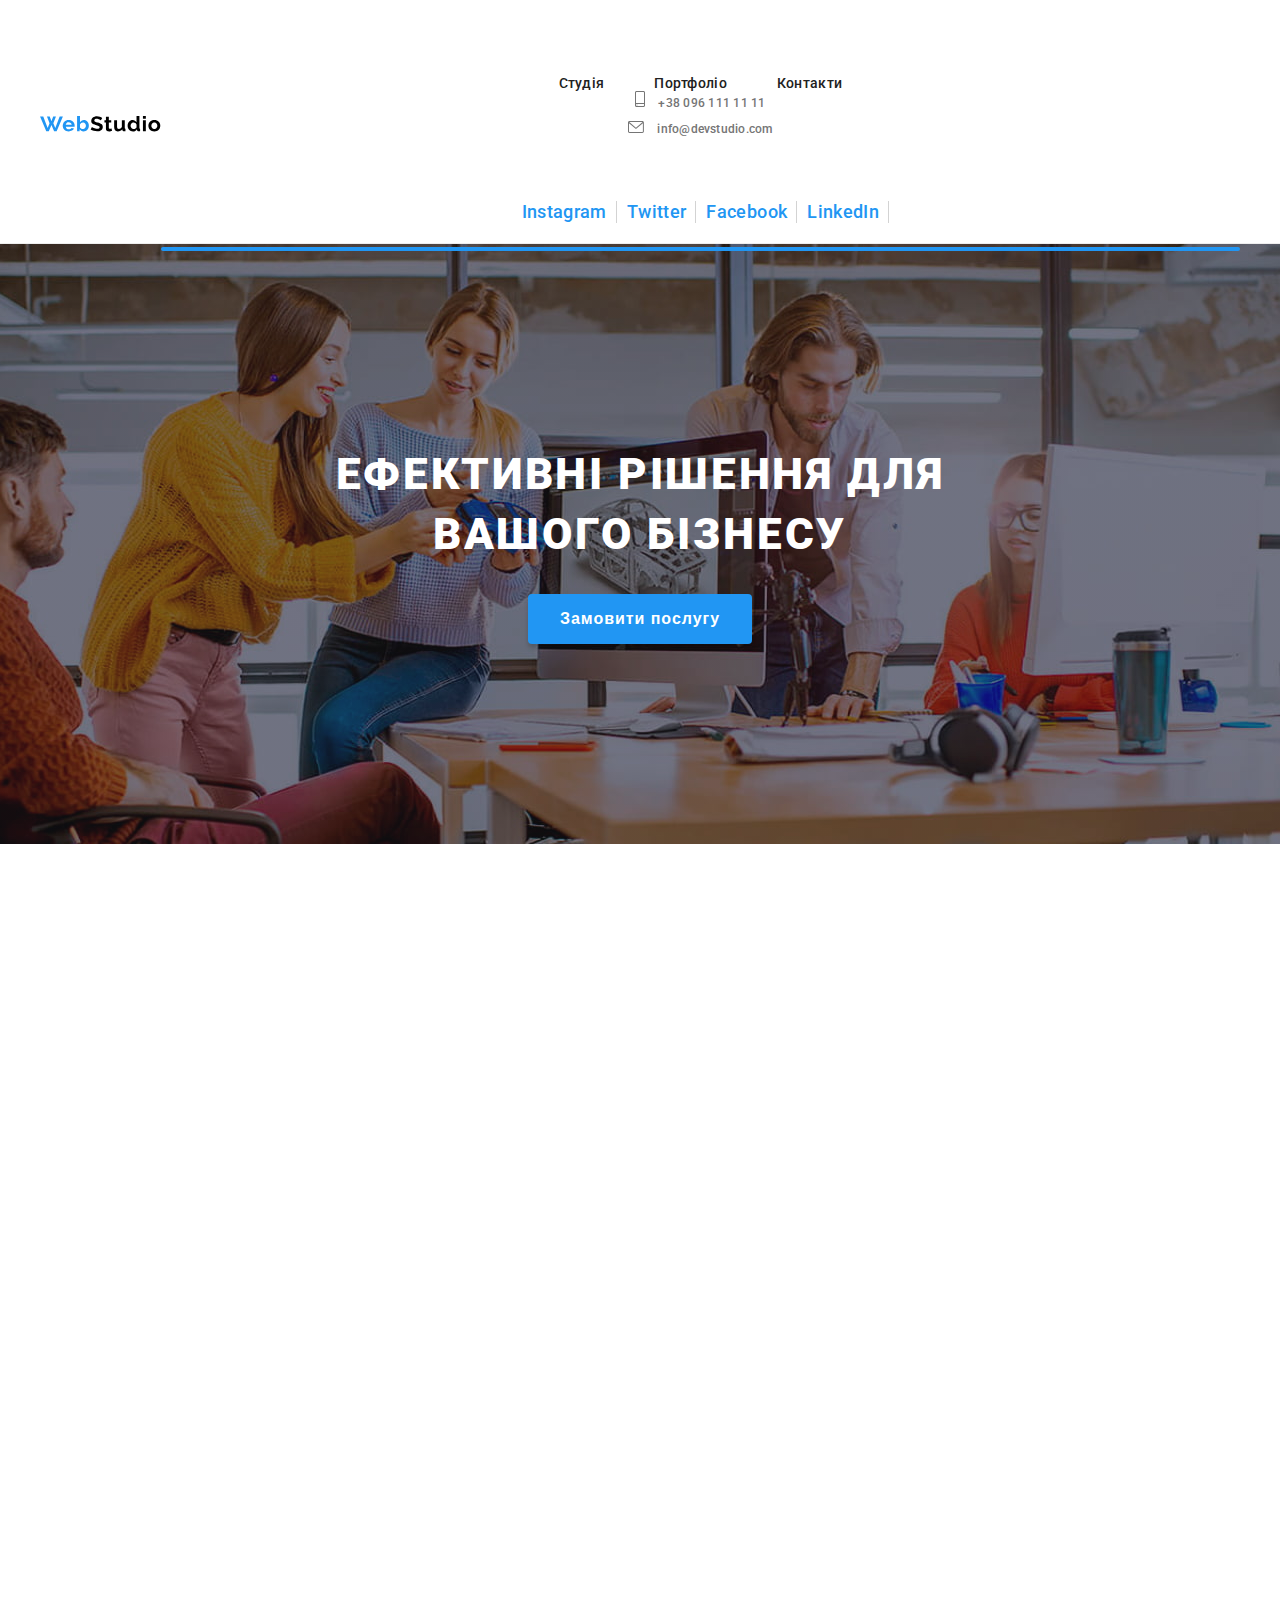
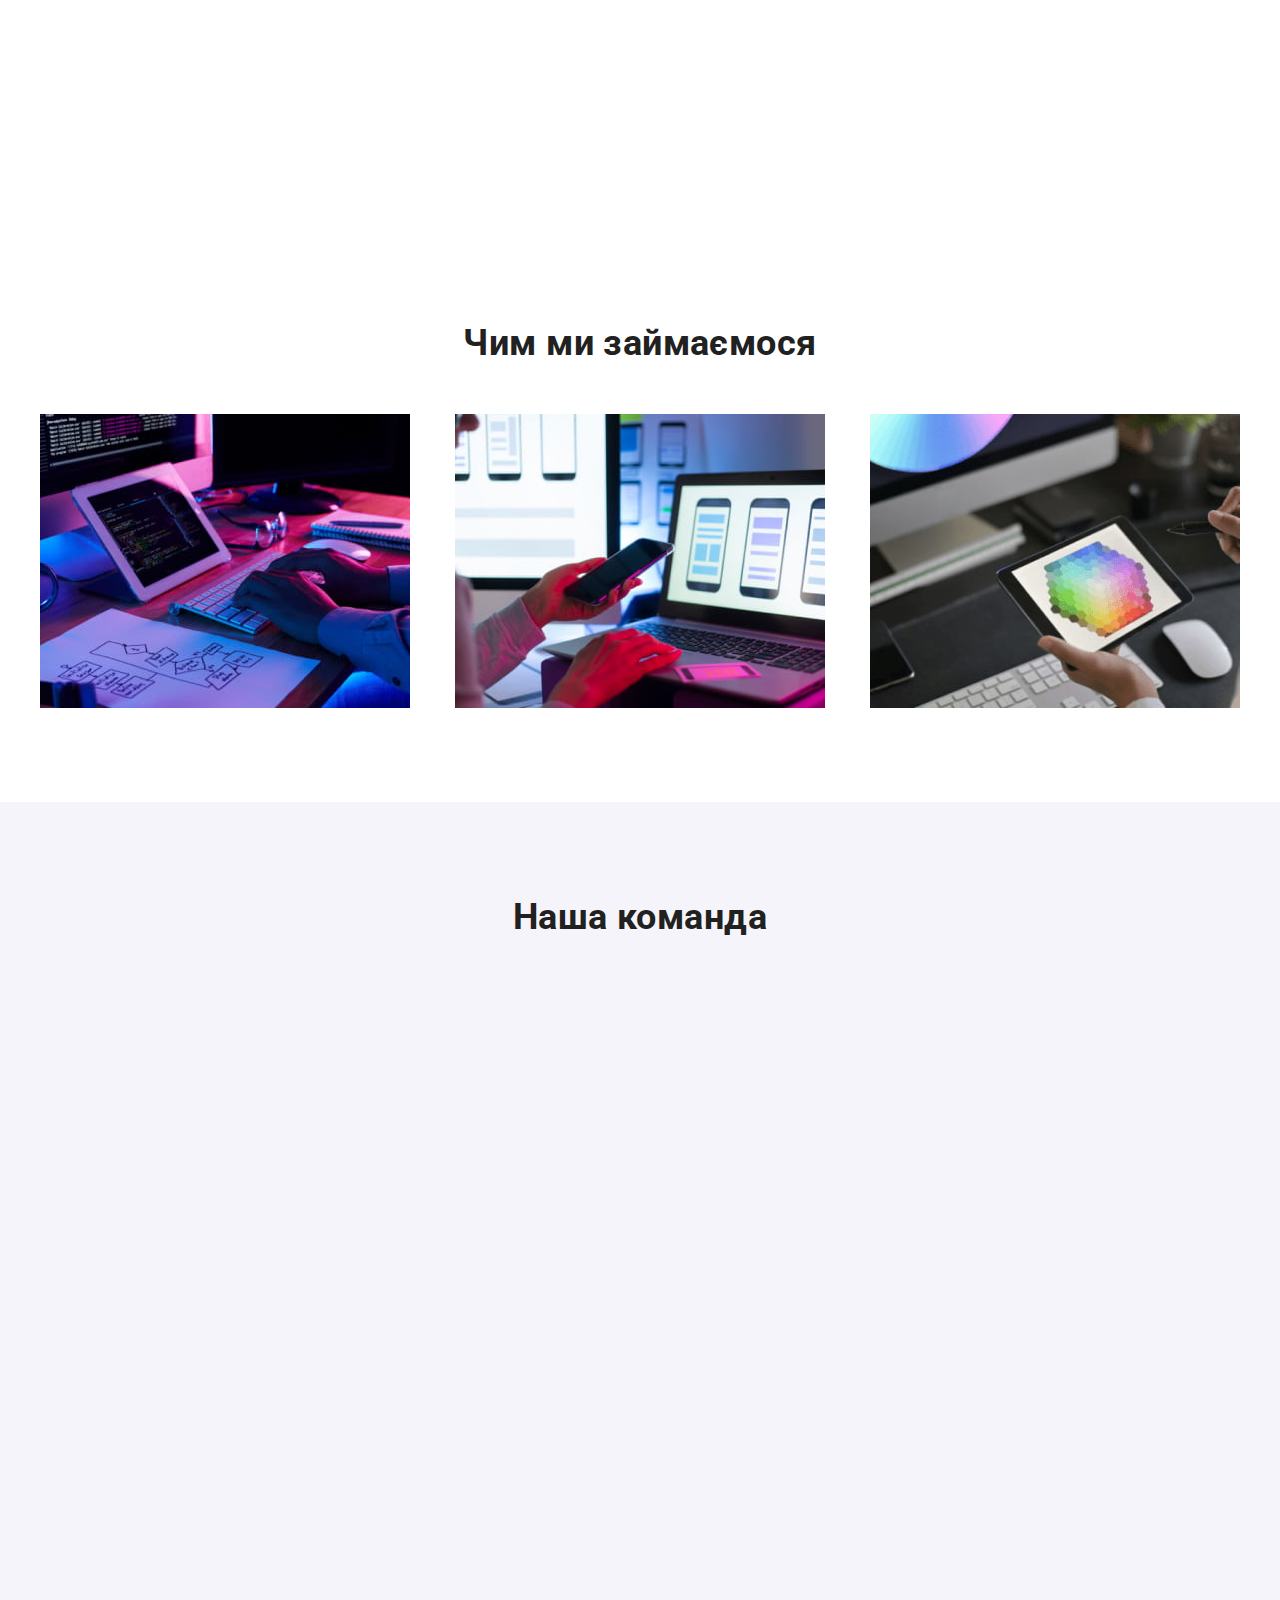
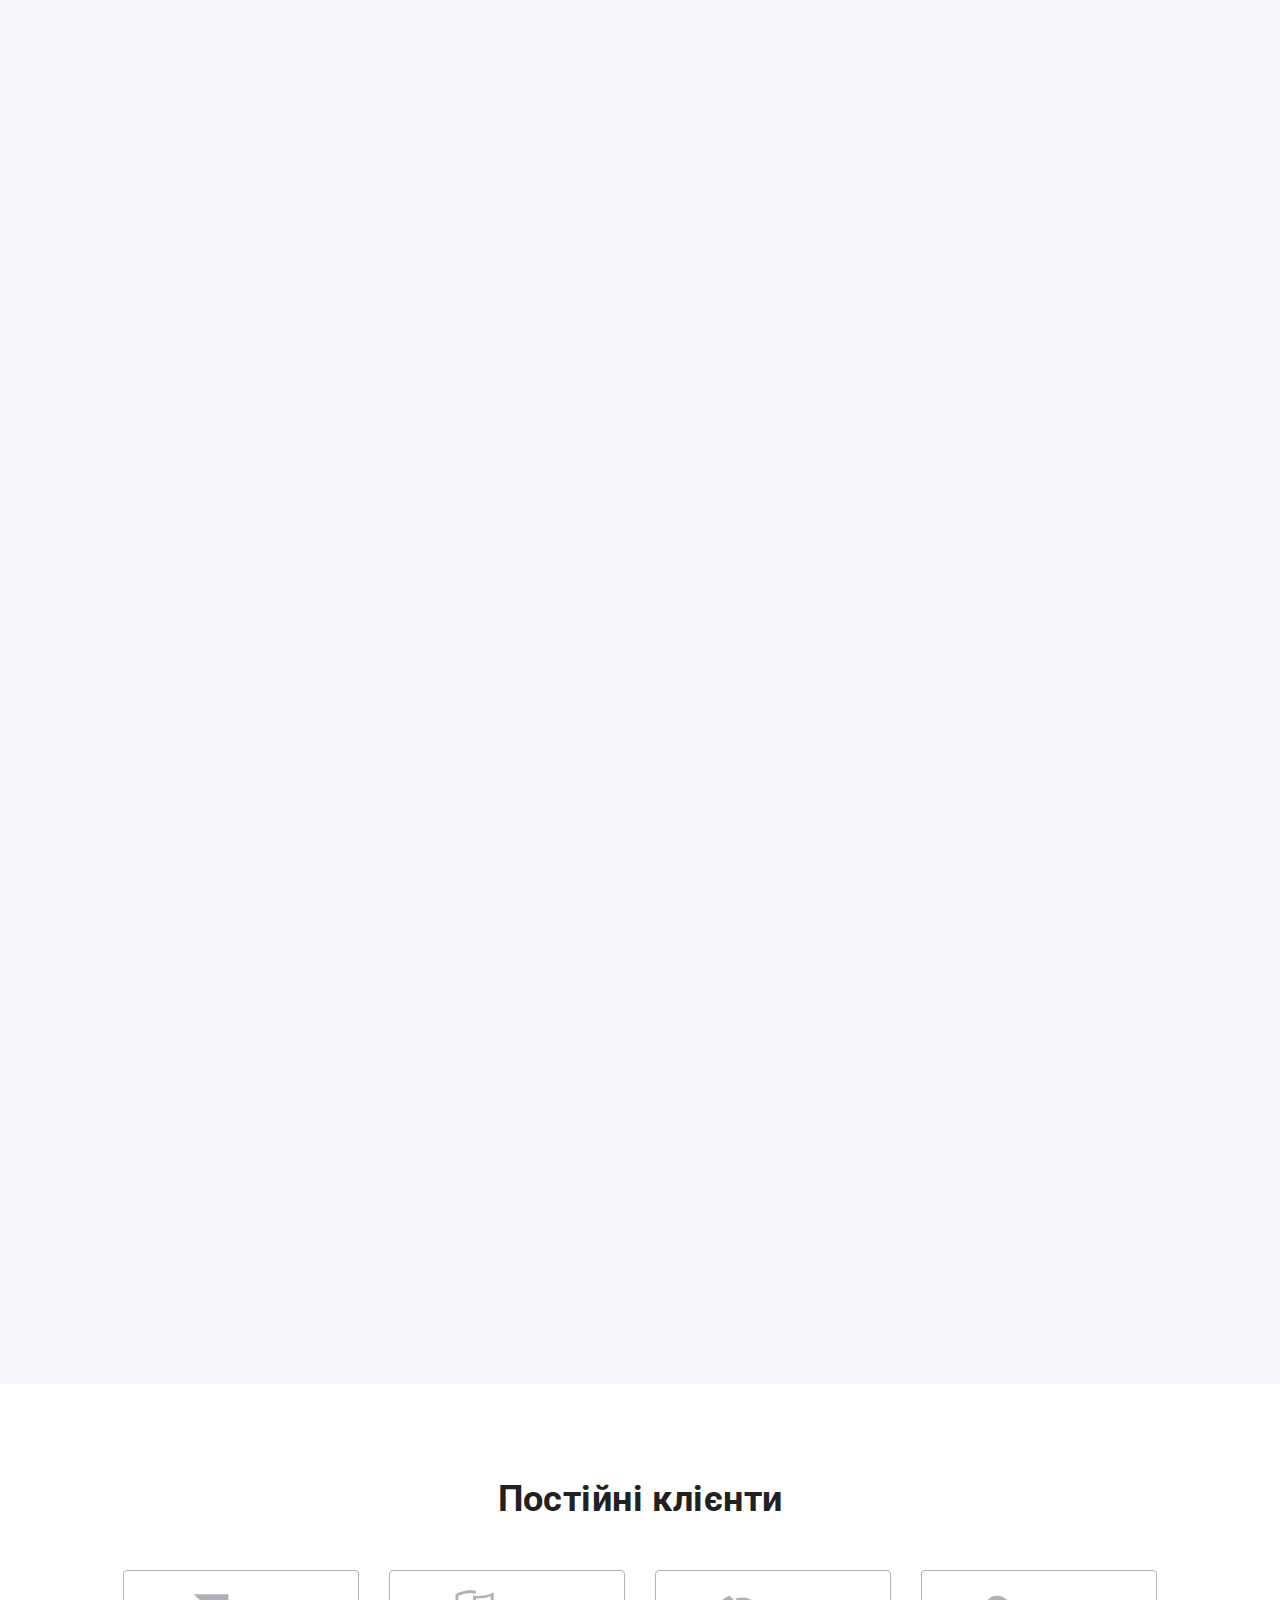
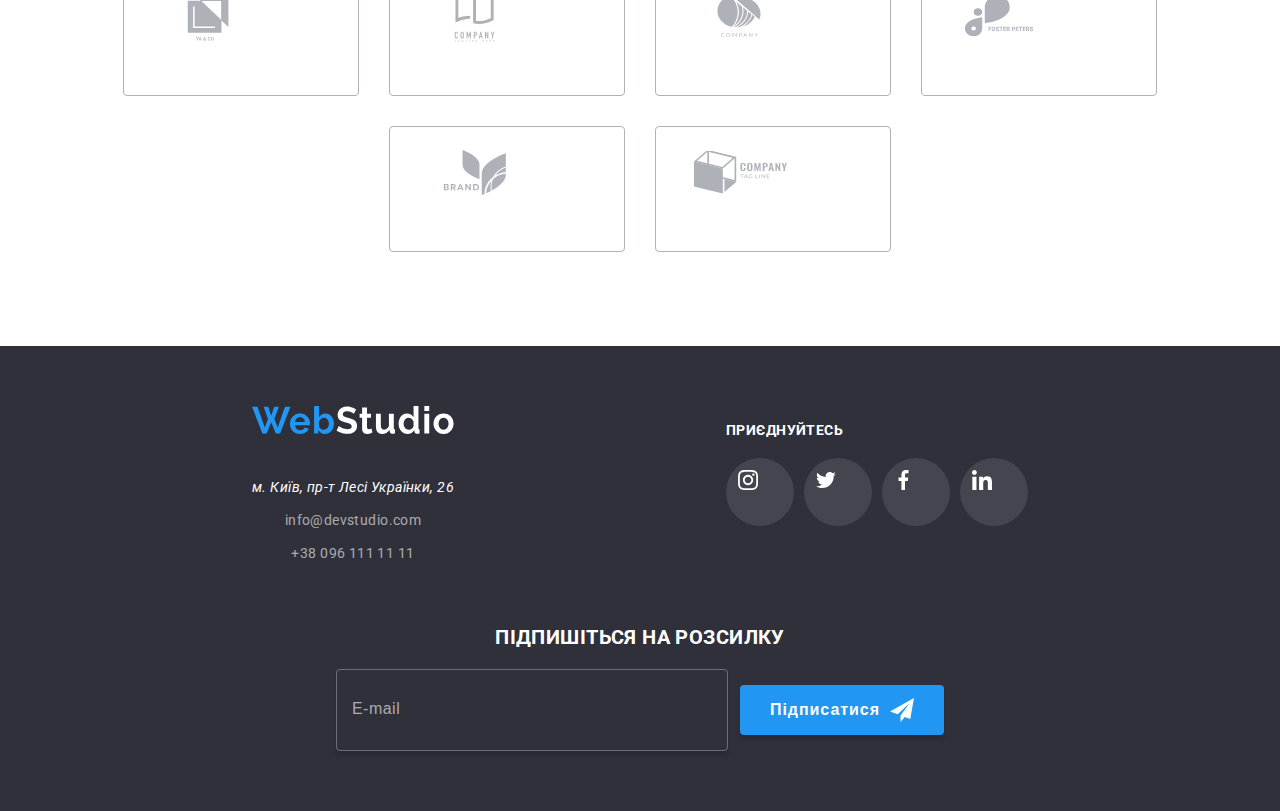
==== commit 4461d71d: "fixed mobile menu" ====
--- a/index.html
+++ b/index.html
@@ -92,18 +92,18 @@
               </a>
             </li>
           </ul>
-          <ul class="header__social">
-            <li class="social__item">
-              <a href="#" class="social__link">Instagram</a>
-            </li>
-            <li class="social__item">
-              <a href="#" class="social__link">Twitter</a>
-            </li>
-            <li class="social__item">
-              <a href="#" class="social__link">Facebook</a>
-            </li>
-            <li class="social__item">
-              <a href="#" class="social__link">LinkedIn</a>
+          <ul class="header__web">
+            <li class="web__item">
+              <a href="#" class="web__link">Instagram</a>
+            </li>
+            <li class="web__item">
+              <a href="#" class="web__link">Twitter</a>
+            </li>
+            <li class="web__item">
+              <a href="#" class="web__link">Facebook</a>
+            </li>
+            <li class="web__item">
+              <a href="#" class="web__link">LinkedIn</a>
             </li>
           </ul>
         </div>
--- a/src/css/main.css
+++ b/src/css/main.css
@@ -115,12 +115,17 @@
 button,
 input {
   border: none;
+  outline: 0;
   padding: 0;
 }
 
 img {
   width: 100%;
   display: block;
+}
+
+main {
+  overflow-x: hidden;
 }
 
 body {
@@ -154,6 +159,9 @@
 }
 
 .header__mobilemenu {
+  padding-top: 50px;
+  padding-left: 40px;
+  padding-right: 40px;
   position: fixed;
   top: 0;
   left: 0;
@@ -162,14 +170,18 @@
   background-color: #ffffff;
   z-index: 9;
   display: flex;
-  justify-content: space-between;
-  align-items: center;
+  flex-direction: column;
+  align-items: flex-start;
   transform: translateX(-100%);
   transition: transform 0.5s ease;
 }
 
 .header__mobilemenu.open {
   transform: translateX(0);
+}
+
+.header__menu {
+  flex-grow: 1;
 }
 
 .menu__list {
@@ -178,10 +190,6 @@
   align-items: flex-start;
   gap: 30px;
   flex-direction: column;
-  position: absolute;
-  top: 50px;
-  left: 40px;
-  margin-bottom: 300px;
 }
 
 .menu__link {
@@ -190,7 +198,6 @@
   letter-spacing: 0.02em;
   text-decoration: none;
   color: #212121;
-  position: relative;
   transition-property: color;
   transition-duration: 250ms;
   transition-timing-function: cubic-bezier(0.4, 0, 0.2, 1);
@@ -203,8 +210,7 @@
   display: flex;
   flex-direction: column-reverse;
   gap: 30px;
-  position: absolute;
-  left: 40px;
+  margin-bottom: 65px;
 }
 
 .address__link {
@@ -229,7 +235,7 @@
   display: none;
 }
 
-.header__social {
+.header__web {
   display: flex;
   align-items: center;
   gap: 20px;
@@ -237,16 +243,25 @@
   justify-content: center;
   align-items: center;
   gap: 20px;
-  position: absolute;
-  left: 40px;
-}
-
-.social__link {
+}
+
+.web__link {
   font-weight: 500;
   font-size: 18px;
   line-height: 1.22222;
   letter-spacing: 0.02em;
   color: #2196f3;
+  position: relative;
+}
+.web__link::after {
+  content: "";
+  background-color: rgba(33, 33, 33, 0.2);
+  display: block;
+  height: 22px;
+  width: 1px;
+  position: absolute;
+  right: -10px;
+  top: 0;
 }
 
 .header__btn {
@@ -367,6 +382,7 @@
     color: #2196f3;
   }
   .address__icon {
+    display: inline-block;
     fill: #757575;
     transition-property: fill;
     transition-duration: 250ms;
@@ -421,7 +437,6 @@
   text-transform: uppercase;
   text-align: center;
   color: #ffffff;
-  width: 360px;
 }
 
 @media (min-width: 768px) {
@@ -432,6 +447,11 @@
 @media (min-width: 768px) and (-webkit-min-device-pixel-ratio: 2), (min-width: 768px) and (min-resolution: 2dppx), (min-width: 768px) and (min-resolution: 192dpi) {
   .hero {
     background-image: url(../images/hero/hero-tablet@2x.jpg);
+  }
+}
+@media (min-width: 768px) {
+  .hero__title {
+    max-width: 360px;
   }
 }
 @media (min-width: 1200px) {
@@ -449,7 +469,7 @@
 @media (min-width: 1200px) {
   .hero__title {
     font-size: 44px;
-    width: 695px;
+    max-width: 695px;
   }
 }
 .backdrop {
@@ -1143,6 +1163,11 @@
   fill: #ffffff;
 }
 
+@media (min-width: 1200px) {
+  .btn__hero {
+    padding: 10px 32px;
+  }
+}
 .projects {
   padding-top: 40px;
   padding-bottom: 60px;
@@ -1152,6 +1177,7 @@
   display: flex;
   flex-wrap: wrap;
   align-items: center;
+  justify-content: center;
   row-gap: 30px;
 }
 
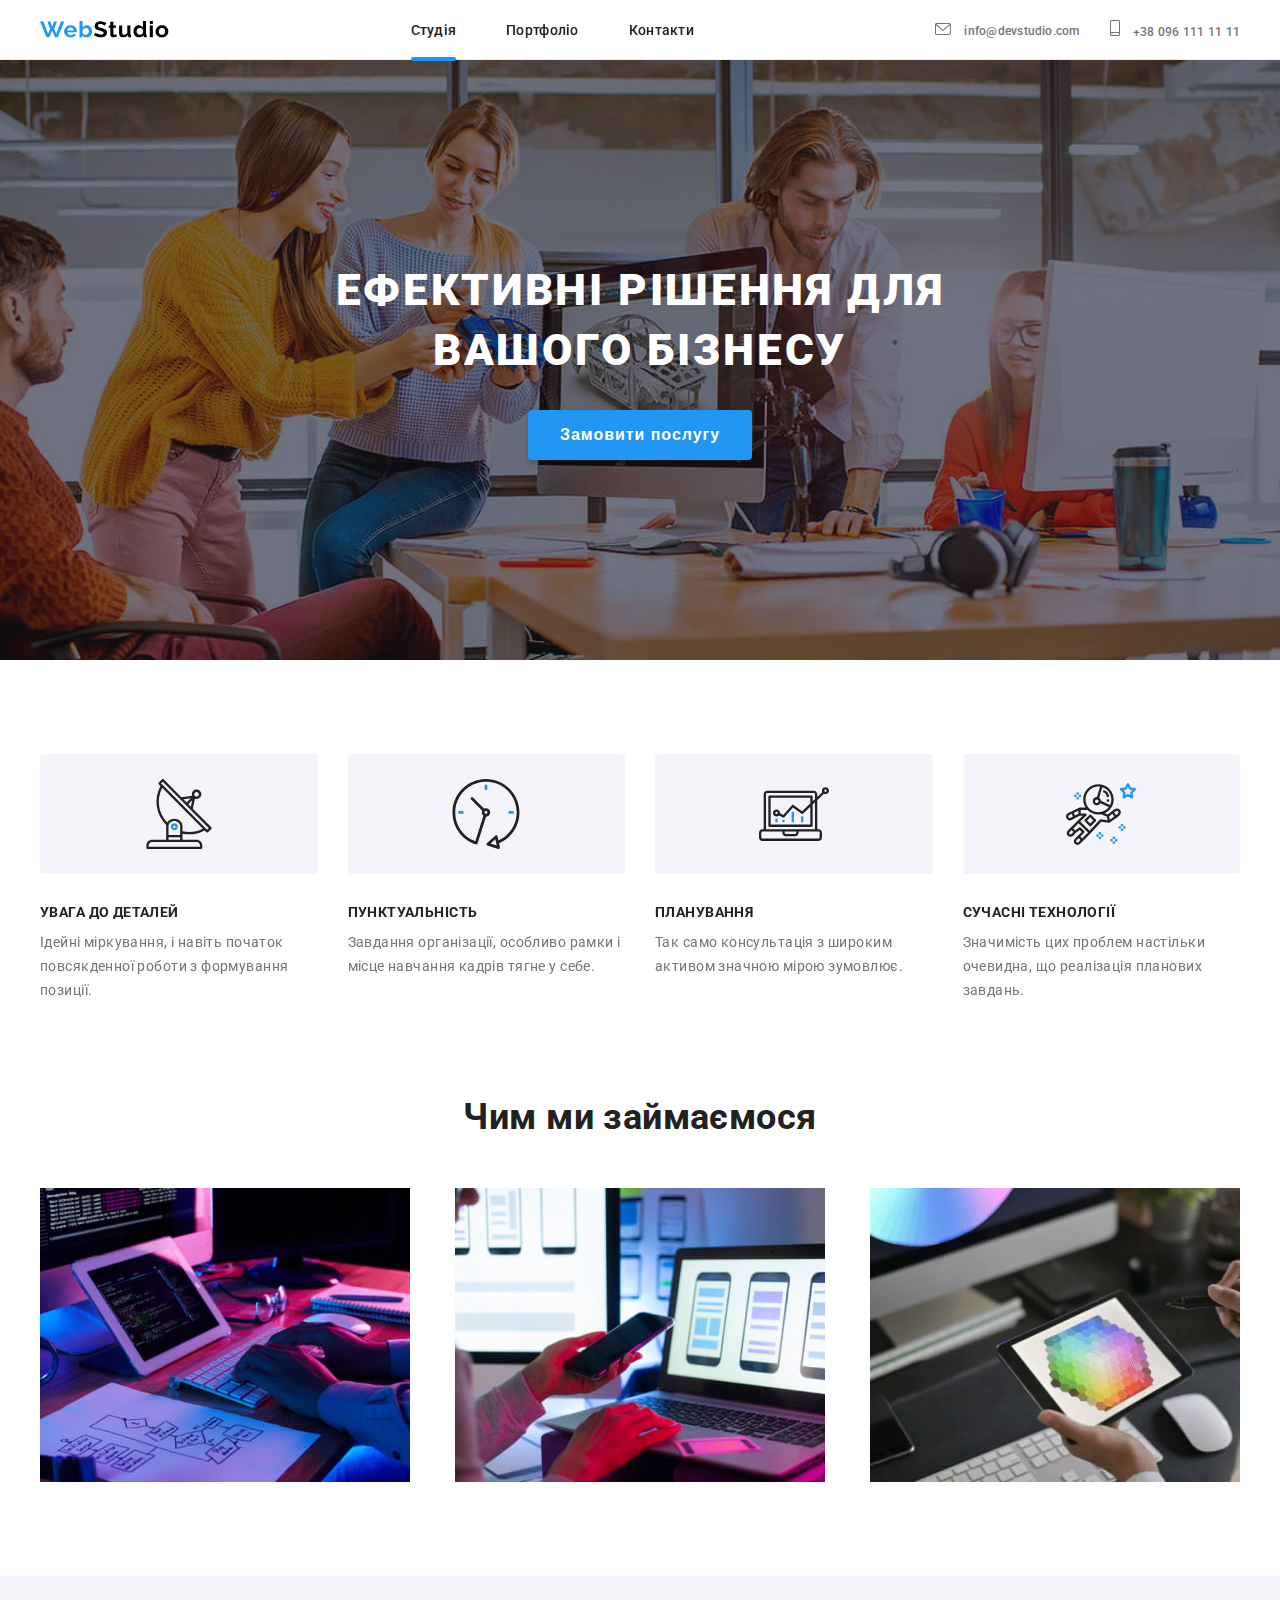
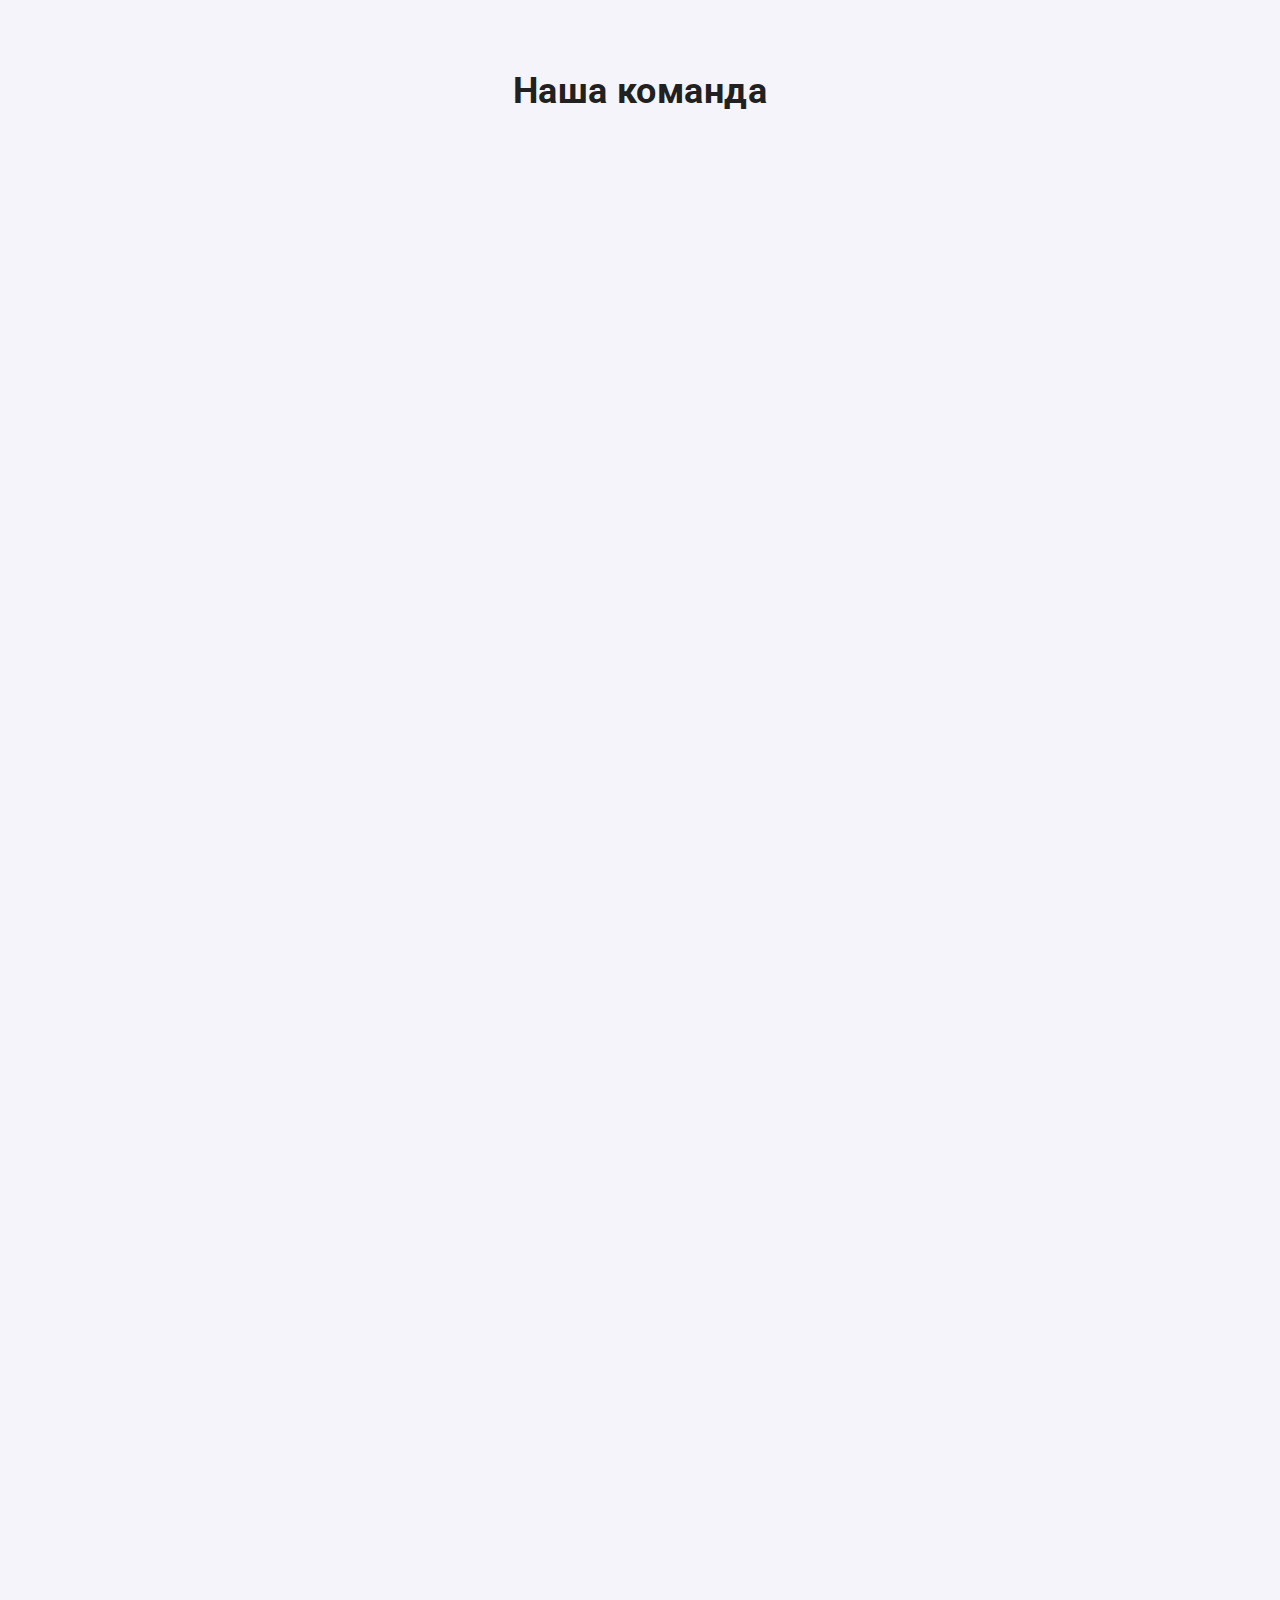
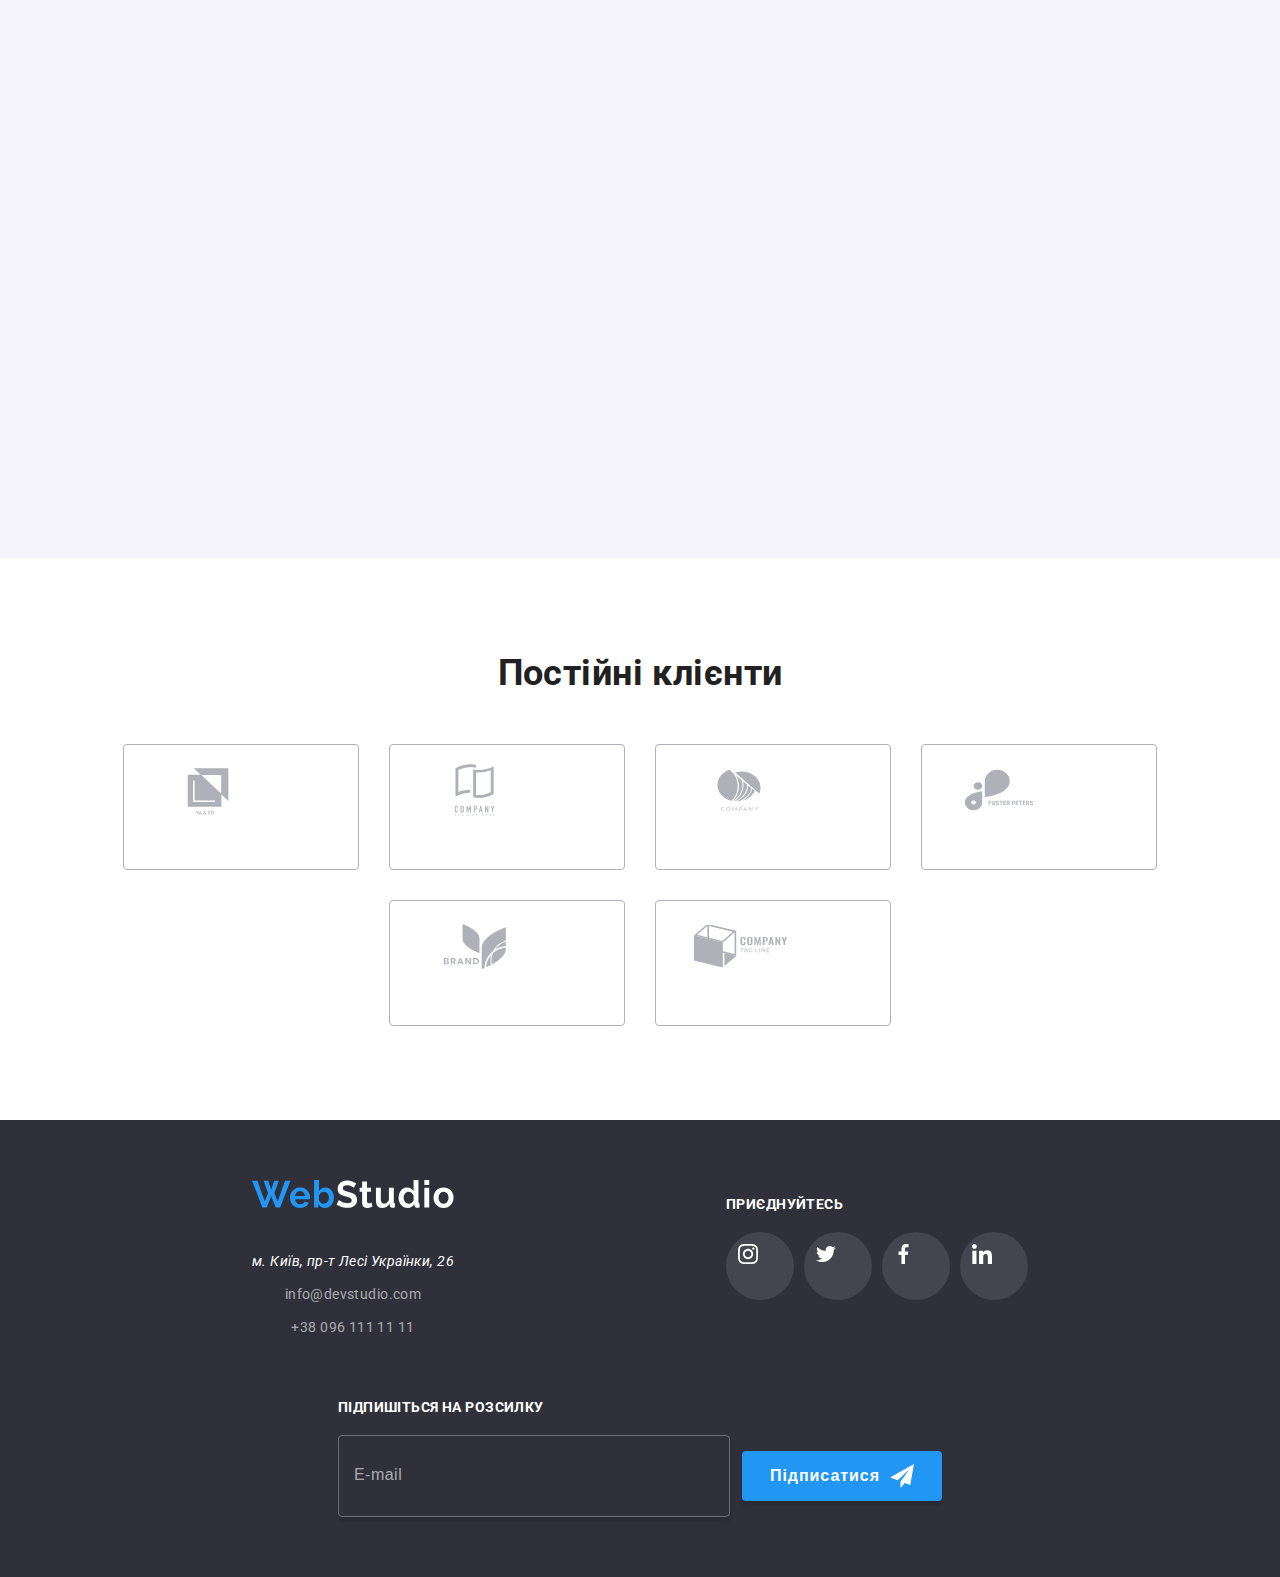
==== commit 830f341d: "tryed to fix all of this" ====
--- a/index.html
+++ b/index.html
@@ -136,7 +136,7 @@
                 </svg>
               </button>
               <form action="#" class="form">
-                <h2 class="form__title">
+                <h2 class="form__titl">
                   Залиште свої дані, ми вам передзвонимо
                 </h2>
                 <div class="form__contacts">
--- a/src/css/main.css
+++ b/src/css/main.css
@@ -137,7 +137,7 @@
 }
 
 .container {
-  min-width: 480px;
+  min-width: 320px;
   max-width: 1200px;
   padding-left: 15px;
   padding-right: 15px;
@@ -239,6 +239,7 @@
   display: flex;
   align-items: center;
   gap: 20px;
+  flex-wrap: wrap;
   display: flex;
   justify-content: center;
   align-items: center;
@@ -317,15 +318,18 @@
 
 @media (min-width: 768px) {
   .header {
+    padding-top: 20px;
     padding-bottom: 20px;
   }
   .header__mobilemenu {
     position: relative;
     transform: translateX(0);
+    flex-direction: row;
     display: flex;
     justify-content: space-between;
     align-items: center;
     gap: 0px;
+    padding: 0;
   }
   .menu__list {
     display: flex;
@@ -337,6 +341,7 @@
   }
   .menu__link {
     font-size: inherit;
+    position: relative;
   }
   .menu__link::after {
     content: "";
@@ -345,7 +350,7 @@
     height: 4px;
     background-color: #2196f3;
     position: absolute;
-    bottom: -28px;
+    bottom: -36px;
     left: 0;
     opacity: 0;
     transform: scaleX(0) translateY(10px);
@@ -364,9 +369,11 @@
   }
   .header__address {
     display: flex;
-    justify-content: none;
+    justify-content: flex-start;
     align-items: center;
     gap: 10px;
+    flex-direction: column-reverse;
+    margin-bottom: 0;
   }
   .address__link {
     font-weight: 500;
@@ -404,8 +411,21 @@
   .header__btn {
     display: none;
   }
-  .header__social {
+  .header__web {
     display: none;
+  }
+}
+@media (min-width: 1200px) {
+  .menu__link::after {
+    content: "";
+    bottom: -23px;
+  }
+  .header__address {
+    display: flex;
+    justify-content: flex-start;
+    align-items: center;
+    gap: 30px;
+    flex-direction: row;
   }
 }
 .hero {
@@ -496,6 +516,7 @@
 
 .modal {
   background-color: #ffffff;
+  z-index: 100;
   position: absolute;
   left: 50%;
   top: 50%;
@@ -519,6 +540,7 @@
   padding: 8px;
   border-radius: 50%;
   border: 1px solid #afb1b8;
+  z-index: 100;
 }
 
 .modal__img {
@@ -539,11 +561,12 @@
   overflow: hidden;
 }
 
-.form__title {
+.form__titl {
   font-weight: 700;
   font-size: 20px;
   text-align: center;
   margin-bottom: 12px;
+  color: #212121;
 }
 
 .form__contacts {
@@ -658,12 +681,7 @@
 .advantages__list {
   display: flex;
   gap: 30px;
-  flex-wrap: wrap;
   flex-direction: column;
-}
-
-.advantages__item {
-  flex-basis: 0;
 }
 
 .advantages__item::before {
@@ -707,7 +725,12 @@
 
 @media (min-width: 768px) {
   .advantages__list {
+    flex-direction: row;
     flex-wrap: wrap;
+    -moz-column-gap: 30px;
+         column-gap: 30px;
+    row-gap: 30px;
+    justify-content: space-between;
   }
   .advantages-item {
     flex-basis: calc((100% - 30px) / 2);
@@ -721,7 +744,7 @@
   .advantages__list {
     display: flex;
     justify-content: space-between;
-    align-items: none;
+    align-items: flex-start;
     gap: 30px;
   }
   .advantages__item {
@@ -1047,7 +1070,6 @@
 .footer__input {
   border: 1px solid rgba(255, 255, 255, 0.3);
   border-radius: 4px;
-  width: 360px;
   height: 50px;
   box-shadow: 0 4px 4px 0 rgba(0, 0, 0, 0.15);
   background-color: rgba(33, 150, 243, 0);
@@ -1077,6 +1099,9 @@
     flex-wrap: wrap;
     align-content: stretch;
     justify-content: space-evenly;
+  }
+  .footer__input {
+    width: 360px;
   }
 }
 @media (min-width: 1200px) {
@@ -1146,10 +1171,9 @@
   transition-duration: 250ms;
   transition-timing-function: cubic-bezier(0.4, 0, 0.2, 1);
   display: flex;
-  justify-content: none;
+  justify-content: center;
   align-items: center;
   gap: 10px;
-  padding: 10px 30px;
 }
 
 .btn__submit:hover {
@@ -1193,7 +1217,7 @@
 }
 
 .project__photo {
-  width: 450px;
+  min-width: 400px;
   margin-bottom: 20px;
   position: relative;
   overflow: hidden;
@@ -1246,11 +1270,8 @@
     -moz-column-gap: 30px;
          column-gap: 30px;
   }
-  .project {
-    flex-basis: calc((100% - 30px) / 2);
-  }
   .project__photo {
-    width: 355px;
+    min-width: 355px;
   }
   .project__overlay {
     padding: 50px 25px;
@@ -1265,7 +1286,7 @@
     flex-basis: calc((100% - 60px) / 3);
   }
   .project__photo {
-    width: 369px;
+    min-width: 369px;
   }
   .project__overlay {
     padding: 65px 25px;
